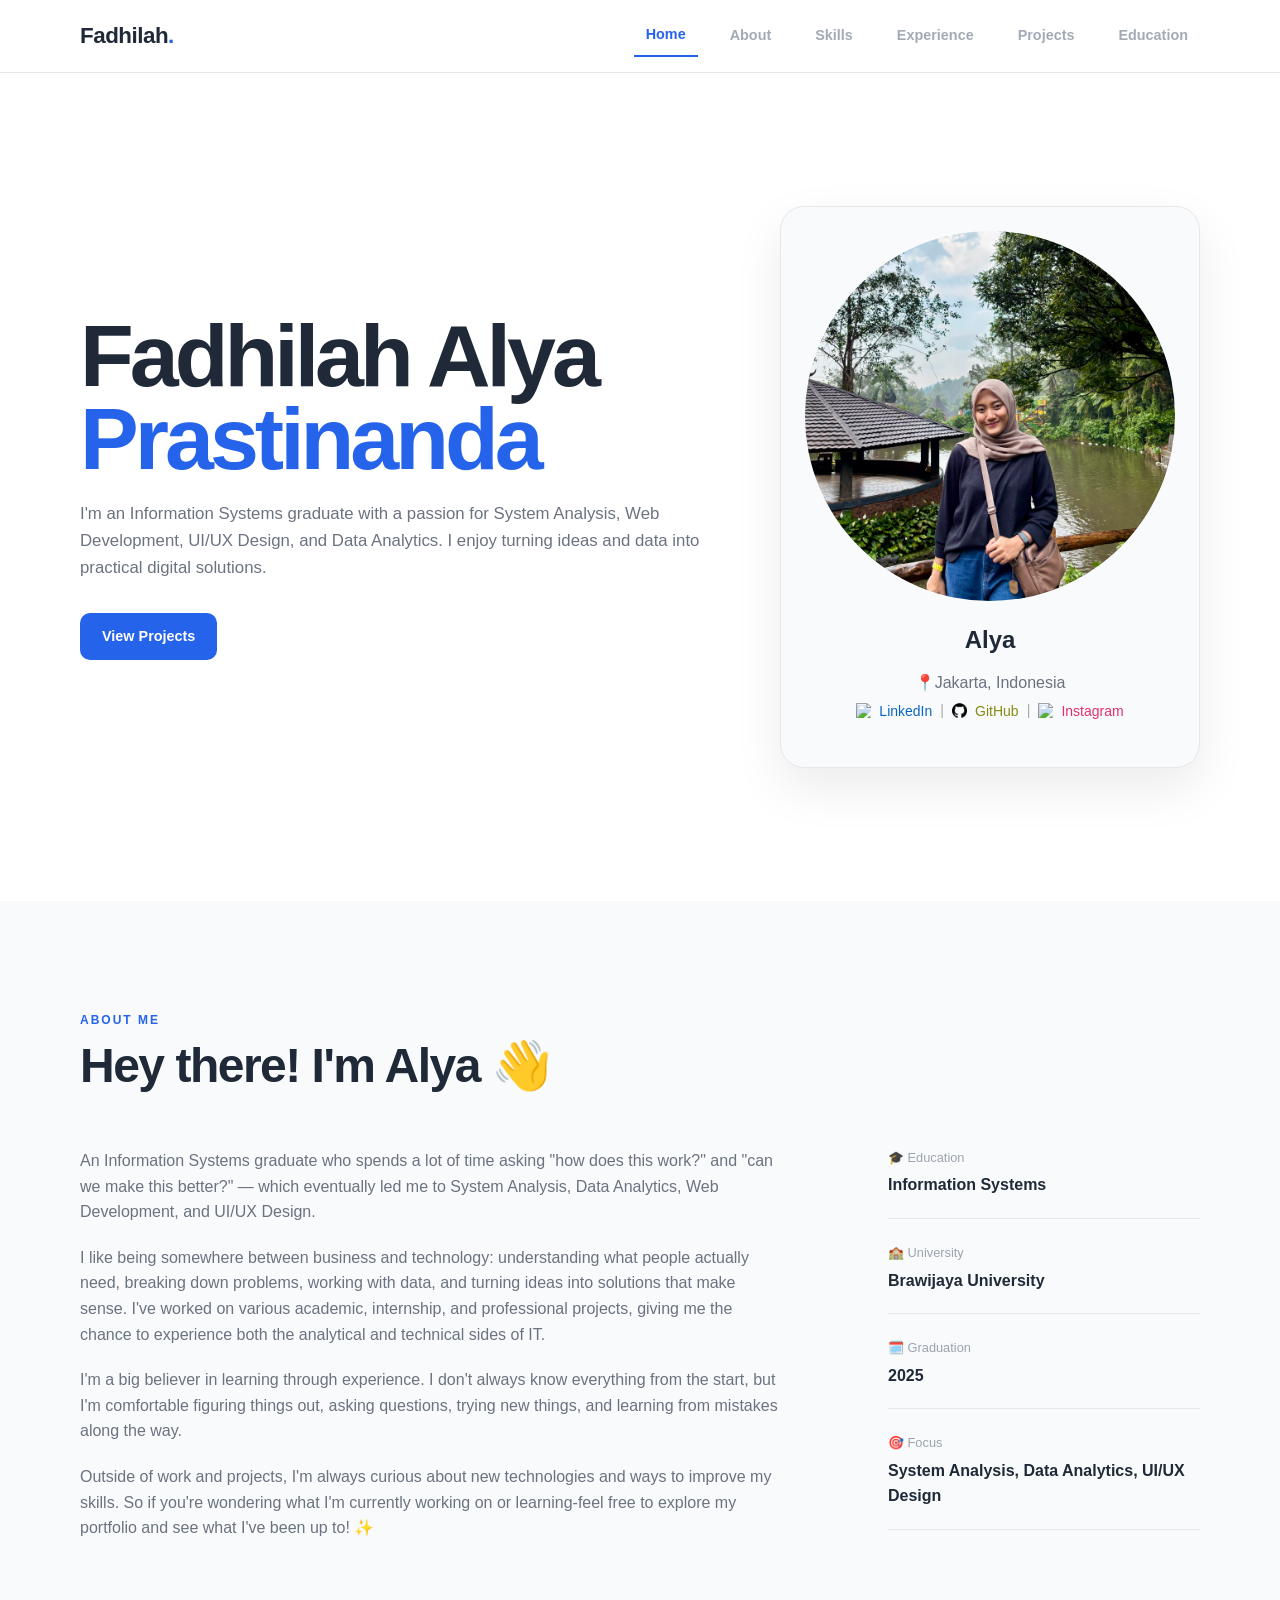
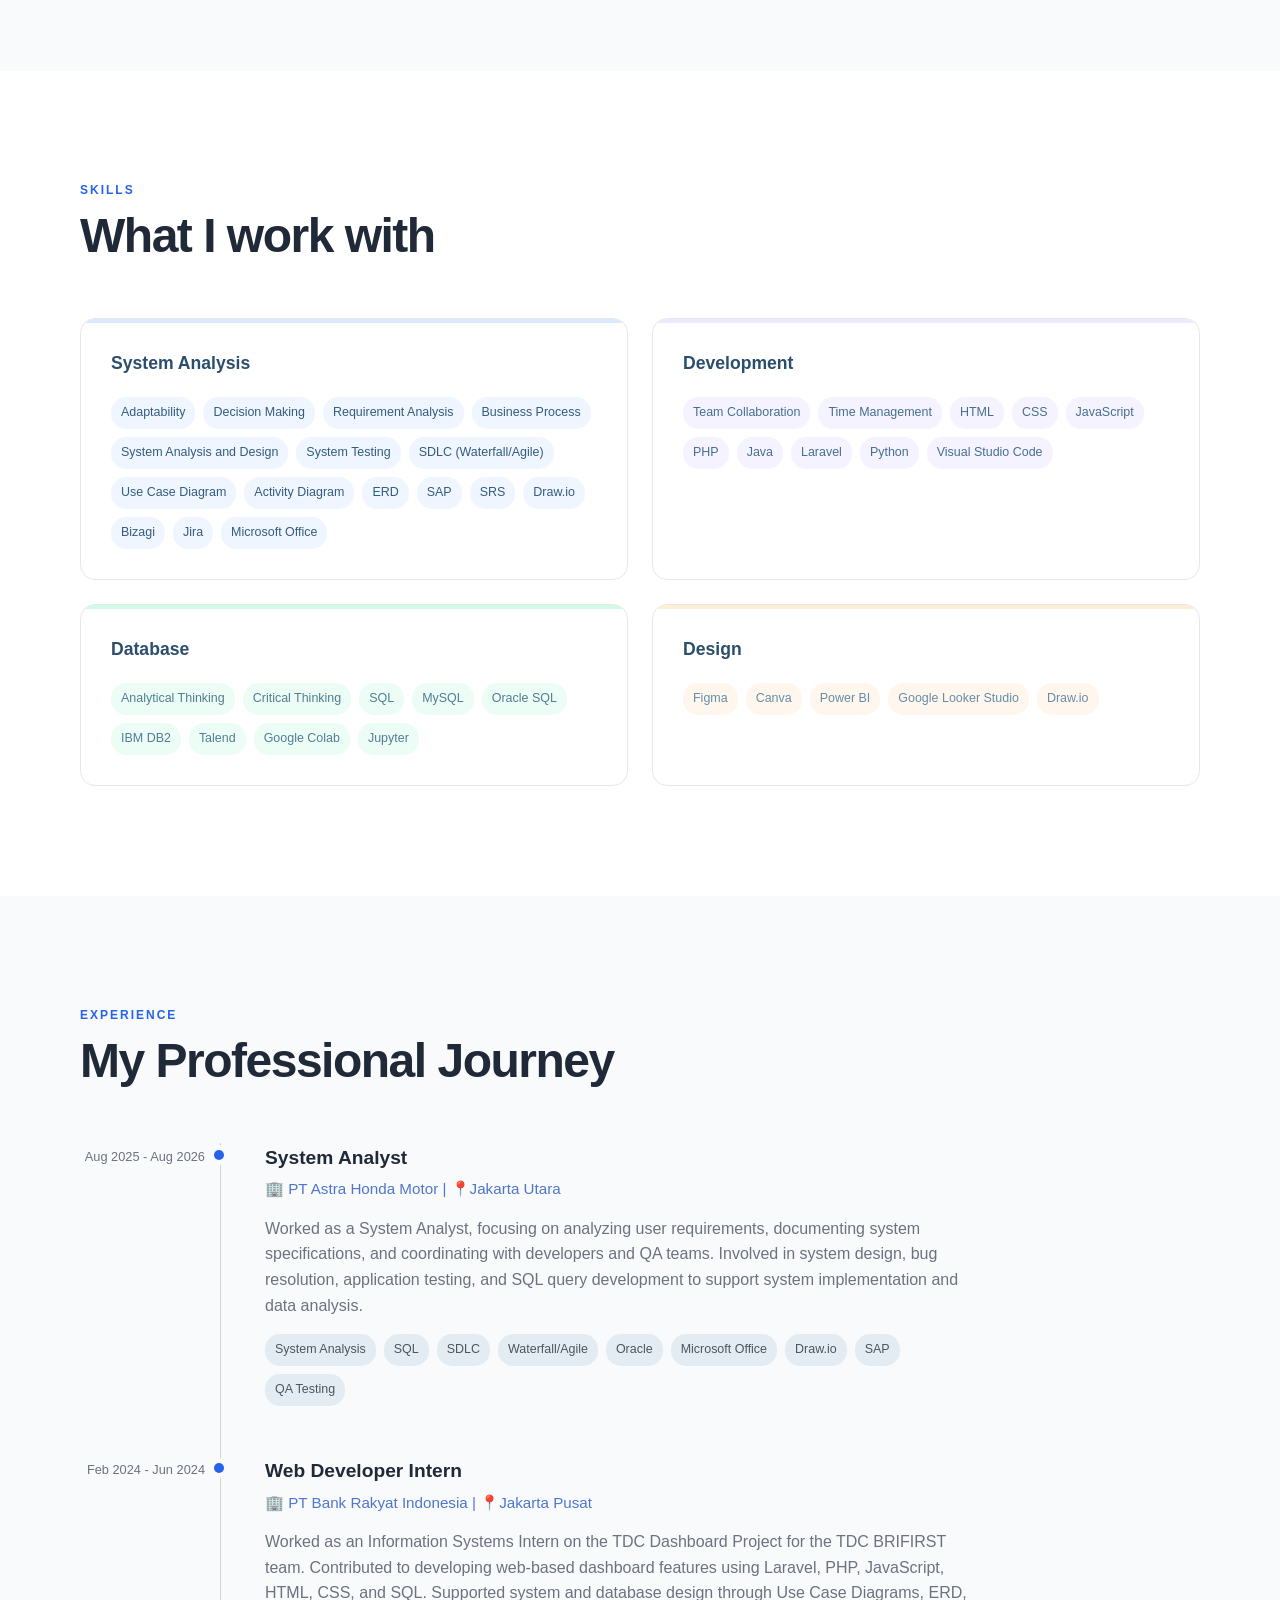
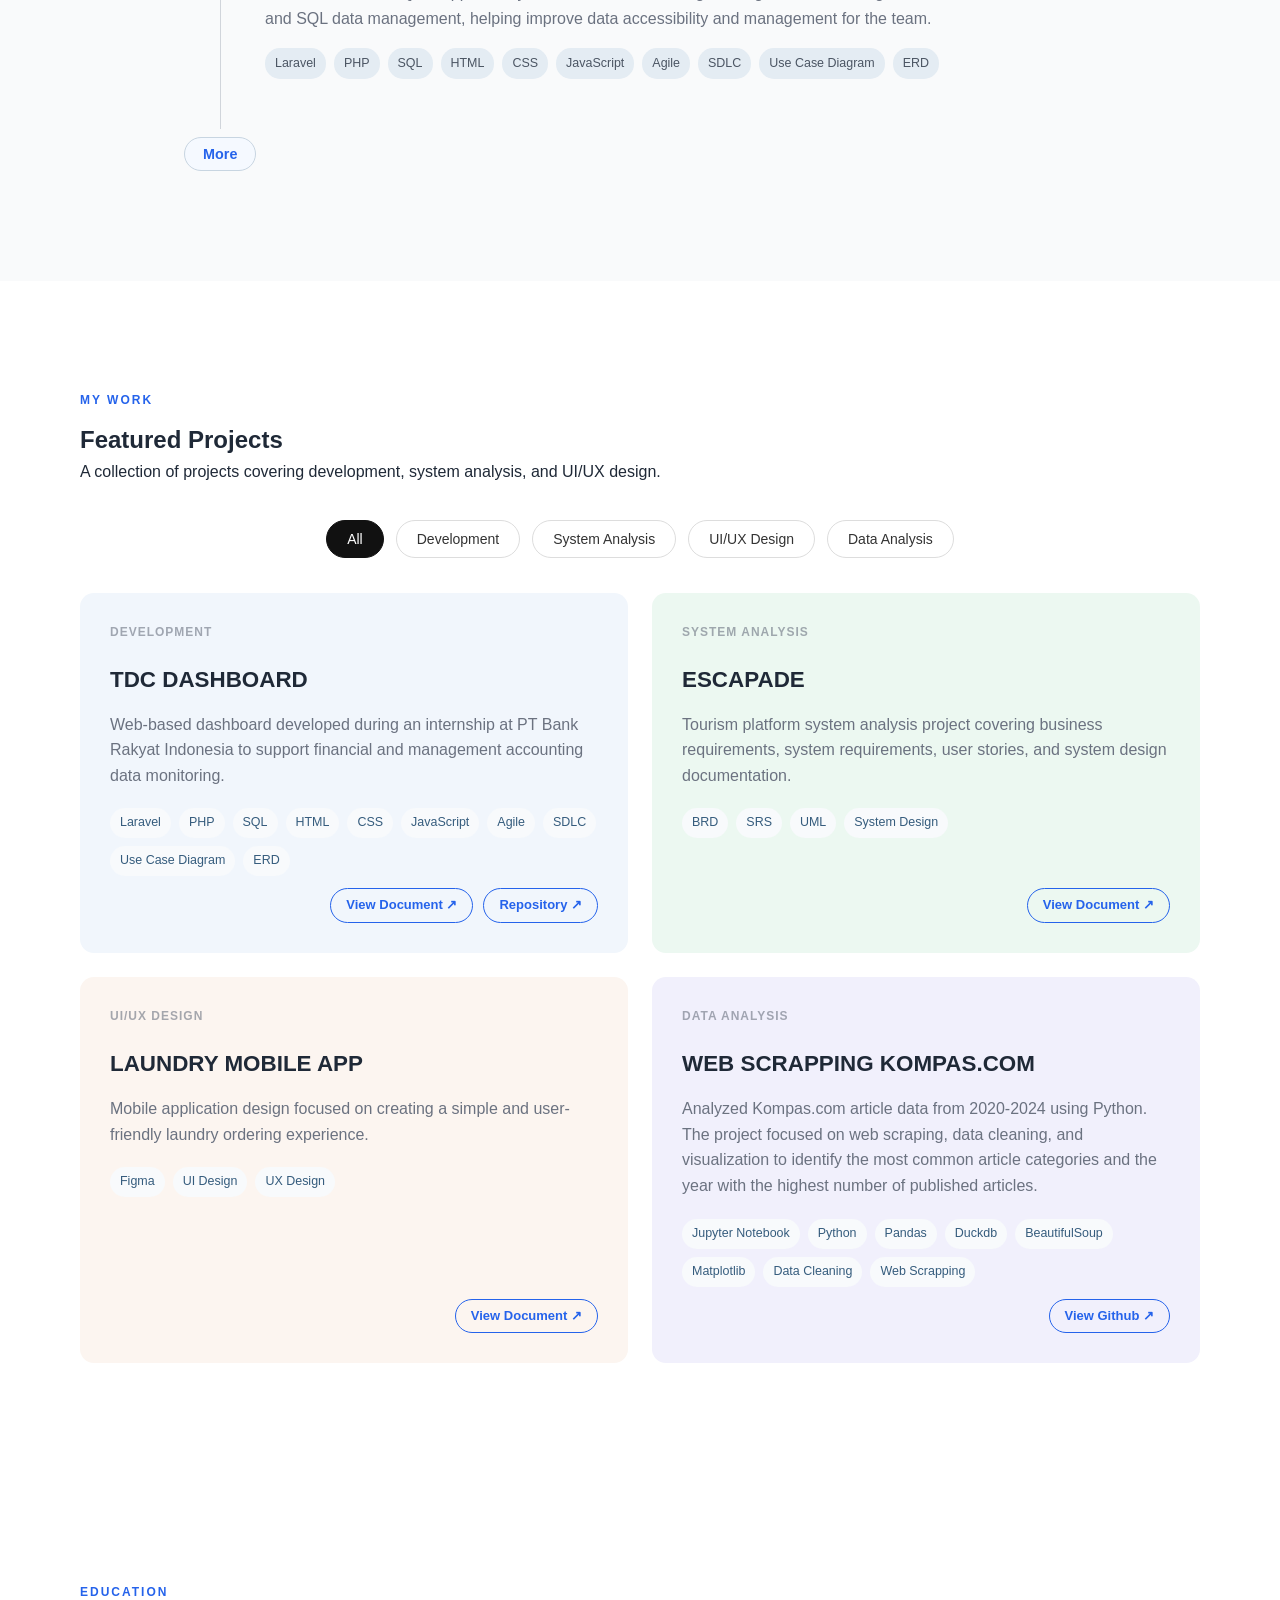
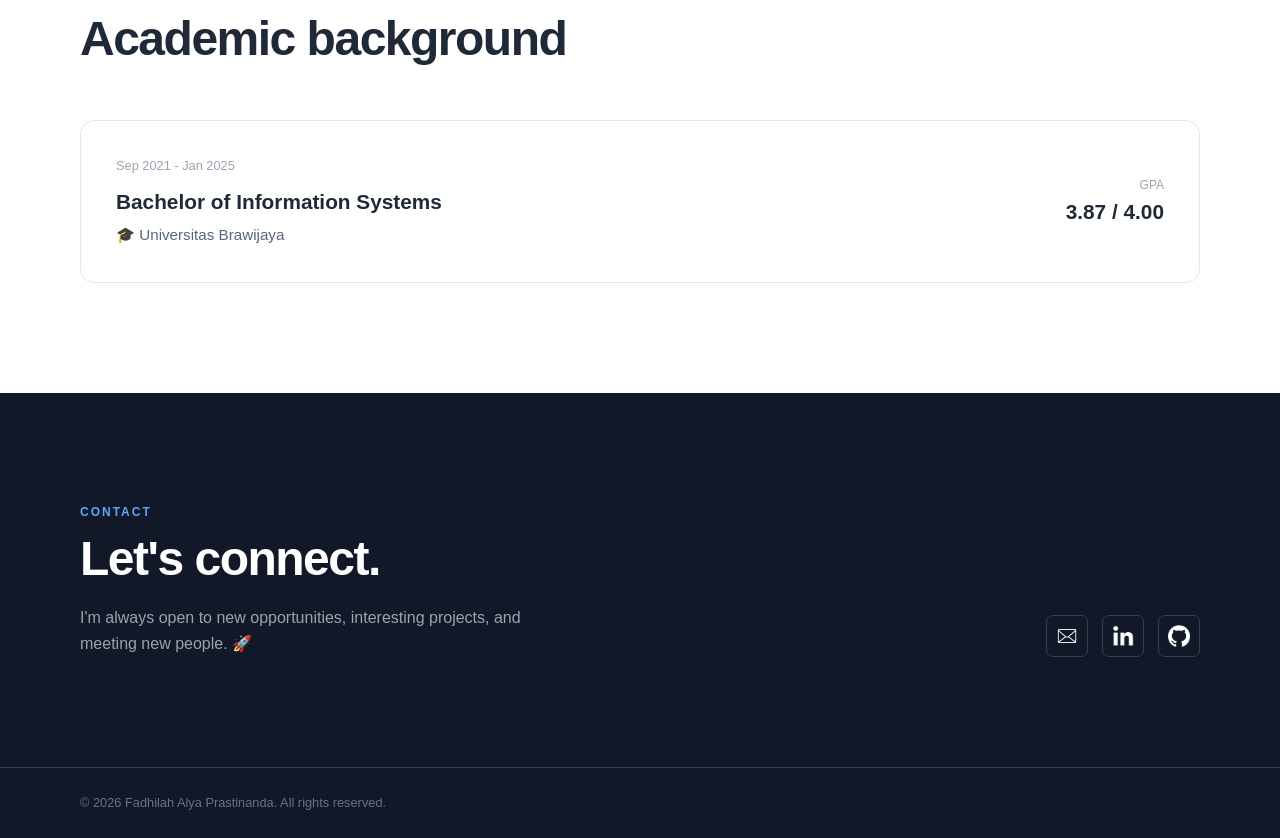
==== index.html @ 9a3b0eed "initial commit" ====
<!DOCTYPE html>
<html lang="en">

<head>
    <meta charset="UTF-8">
    <meta name="viewport" content="width=device-width, initial-scale=1.0">
    <meta name="description" content="Fadhilah Alya Prastinanda - System Analyst Portfolio">
    <title>Fadhilah Alya Prastinanda | System Analyst</title>
    <link rel="stylesheet" href="css/style.css">
</head>


<body>


    <!-- =====================================================
         NAVBAR
    ====================================================== -->

    <header class="navbar">
        <div class="container nav-container">
            <a href="#home" class="logo">Fadhilah<span>.</span></a>

            <nav class="nav-menu" id="navMenu">
                <a href="#home" class="active">Home</a>
                <a href="#about">About</a>
                <a href="#skills">Skills</a>
                <a href="#experience">Experience</a>
                <a href="#projects">Projects</a>
                <a href="#education">Education</a>
                <!-- <a href="#contact">Contact</a> -->
            </nav>
            <button class="menu-toggle" id="menuToggle" aria-label="Toggle navigation">
                ☰
            </button>
        </div>
    </header>



    <!-- =====================================================
         MAIN CONTENT
    ====================================================== -->

    <main>
        <!-- =================================================
             HERO
        ================================================== -->

        <section class="hero" id="home">
            <div class="container hero-container">
                <div class="hero-content">
                    <h1>
                        Fadhilah Alya
                        <span>Prastinanda</span>
                    </h1>
                    <p class="hero-description">
                        I'm an Information Systems graduate with a passion for System Analysis, Web
                        Development, UI/UX Design, and Data Analytics. I enjoy turning ideas and data into practical
                        digital solutions.
                    </p>

                    <div class="hero-buttons">
                        <a href="#projects" class="btn btn-primary">
                            View Projects
                        </a>
                    </div>
                </div>


                <!-- PROFILE -->

                <div class="hero-visual">
                    <div class="profile-card">
                        <div class="hero-image">
                            <img src="assets/images/profile/IMG_1545.jpg" alt="Fadhilah Alya">
                        </div>

                        <div class="profile-info">

                            <h3>Alya</h3>
                            <div class="highlight-icon" style="color: #6b7280;">
                                📍Jakarta, Indonesia
                            </div>

                            <div class="social-links">
                                <img src="assets/icons/linkedin.webp" alt="LinkedIn"
                                    style="width: 15px; height: 15px; object-fit: contain;">
                                <a href="https://www.linkedin.com/in/fadhilalpr/" target="_blank"
                                    rel="noopener noreferrer" style="color: #0A66C2;">
                                    LinkedIn
                                </a>

                                <span style="color: #aaa;">|</span>

                                <img src="assets/icons/github.png" alt="github"
                                    style="width: 15px; height: 15px; object-fit: contain;">
                                <a href="https://github.com/fadhilalpr24" target="_blank" rel="noopener noreferrer"
                                    style="color: #858b12;">
                                    GitHub
                                </a>

                                <span style="color: #aaa;">|</span>

                                <img src="assets/icons/ig.png" alt="ig"
                                    style="width: 15px; height: 15px; object-fit: contain;">
                                <a href="https://www.instagram.com/fadhilalpr/" target="_blank"
                                    rel="noopener noreferrer" style="color: #E1306C;">
                                    Instagram
                                </a>
                            </div>
                        </div>
                    </div>
                </div>
            </div>
        </section>



        <!-- =================================================
             ABOUT
        ================================================== -->

        <section class="section about" id="about">
            <div class="container">
                <div class="section-heading">
                    <p class="section-label">ABOUT ME</p>
                    <h2>Hey there! I'm Alya 👋</h2>
                </div>
                <div class="about-grid">


                    <!-- ABOUT TEXT -->

                    <div class="about-text">
                        <div class="about-highlights">
                            <p>
                                An Information Systems graduate who spends a lot of time asking "how does this work?"
                                and "can we make this better?" — which eventually led me to System Analysis, Data
                                Analytics, Web Development, and UI/UX Design.
                            </p>
                            <p>
                                I like being somewhere between business and technology: understanding what people
                                actually need, breaking down problems, working with data, and turning ideas into
                                solutions that make sense. I've worked on various academic, internship, and professional
                                projects, giving me the chance to experience both the analytical and technical sides of
                                IT.
                            </p>
                            <p>
                                I'm a big believer in learning through experience. I don't always know everything from
                                the start, but I'm comfortable figuring things out, asking questions, trying new things,
                                and learning from mistakes along the way.
                            </p>
                            <p>
                                Outside of work and projects, I'm always curious about new technologies and ways to
                                improve my skills. So if you're wondering what I'm currently working on or learning-feel
                                free to explore my portfolio and see what I've been up to! ✨
                            </p>
                        </div>
                    </div>


                    <!-- ABOUT INFORMATION -->

                    <div class="about-details">
                        <div class="detail-item">
                            <span>🎓 Education</span>
                            <strong>Information Systems</strong>
                        </div>
                        <div class="detail-item">
                            <span>🏫 University</span>
                            <strong>Brawijaya University</strong>
                        </div>
                        <div class="detail-item">
                            <span>🗓️ Graduation</span>
                            <strong>2025</strong>
                        </div>
                        <div class="detail-item">
                            <span>🎯 Focus</span>
                            <strong>System Analysis, Data Analytics, UI/UX Design</strong>
                        </div>
                    </div>
                </div>
            </div>
        </section>

        <!-- =================================================
             SKILLS
        ================================================== -->

        <section class="section skills" id="skills">
            <div class="container">
                <div class="section-heading">
                    <p class="section-label">SKILLS</p>
                    <h2>What I work with</h2>
                </div>

                <div class="skills-grid">
                    <!-- SYSTEM ANALYSIS -->
                    <div class="skill-category skill-analysis">
                        <h3>System Analysis</h3>
                        <div class="skill-list">
                            <span>Adaptability</span>
                            <span>Decision Making</span>
                            <span>Requirement Analysis</span>
                            <span>Business Process</span>
                            <span>System Analysis and Design</span>
                            <span>System Testing</span>
                            <span>SDLC (Waterfall/Agile)</span>
                            <span>Use Case Diagram</span>
                            <span>Activity Diagram</span>
                            <span>ERD</span>
                            <span>SAP</span>
                            <span>SRS</span>
                            <span>Draw.io</span>
                            <span>Bizagi</span>
                            <span>Jira</span>
                            <span>Microsoft Office</span>
                        </div>
                    </div>

                    <!-- DEVELOPMENT -->
                    <div class="skill-category skill-development">
                        <h3>Development</h3>
                        <div class="skill-list">
                            <span>Team Collaboration</span>
                            <span>Time Management</span>
                            <span>HTML</span>
                            <span>CSS</span>
                            <span>JavaScript</span>
                            <span>PHP</span>
                            <span>Java</span>
                            <span>Laravel</span>
                            <span>Python</span>
                            <span>Visual Studio Code</span>
                        </div>
                    </div>

                    <!-- DATABASE -->
                    <div class="skill-category skill-database">
                        <h3>Database</h3>
                        <div class="skill-list">
                            <span>Analytical Thinking</span>
                            <span>Critical Thinking</span>
                            <span>SQL</span>
                            <span>MySQL</span>
                            <span>Oracle SQL</span>
                            <span>IBM DB2</span>
                            <span>Talend</span>
                            <span>Google Colab</span>
                            <span>Jupyter</span>
                        </div>
                    </div>

                    <!-- DATA & DESIGN -->
                    <div class="skill-category skill-design">
                        <h3>Design</h3>
                        <div class="skill-list">
                            <span>Figma</span>
                            <span>Canva</span>
                            <span>Power BI</span>
                            <span>Google Looker Studio</span>
                            <span>Draw.io</span>
                        </div>
                    </div>
                </div>
            </div>
        </section>


        <!-- =================================================
             EXPERIENCE
        ================================================== -->

        <section class="section experience" id="experience">
            <div class="container">
                <div class="section-heading">
                    <p class="section-label">EXPERIENCE</p>
                    <h2>My Professional Journey</h2>
                </div>

                <div class="timeline">

                    <!-- EXPERIENCE 1 -->
                    <article class="timeline-item">
                        <div class="timeline-date">
                            Aug 2025 - Aug 2026
                        </div>

                        <div class="timeline-content">
                            <h3>System Analyst</h3>
                            <h4>🏢 PT Astra Honda Motor | 📍Jakarta Utara</h4>
                            <p>
                                Worked as a System Analyst, focusing on analyzing user requirements, documenting system
                                specifications, and coordinating with developers and QA teams. Involved in system
                                design, bug resolution, application testing, and SQL query development to support system
                                implementation and data analysis.
                            </p>

                            <div class="tags">
                                <span>System Analysis</span>
                                <span>SQL</span>
                                <span>SDLC</span>
                                <span>Waterfall/Agile</span>
                                <span>Oracle</span>
                                <span>Microsoft Office</span>
                                <span>Draw.io</span>
                                <span>SAP</span>
                                <span>QA Testing</span>
                            </div>
                        </div>
                    </article>

                    <!-- EXPERIENCE 2 -->
                    <article class="timeline-item">

                        <div class="timeline-date">
                            Feb 2024 - Jun 2024
                        </div>
                        <div class="timeline-content">
                            <h3>Web Developer Intern</h3>
                            <h4>🏢 PT Bank Rakyat Indonesia | 📍Jakarta Pusat</h4>
                            <p>
                                Worked as an Information Systems Intern on the TDC Dashboard Project for the TDC
                                BRIFIRST team. Contributed to developing web-based dashboard features using Laravel,
                                PHP, JavaScript, HTML, CSS, and SQL. Supported system and database design through Use
                                Case Diagrams, ERD, and SQL data management, helping improve data accessibility and
                                management for the team.
                            </p>

                            <div class="tags">
                                <span>Laravel</span>
                                <span>PHP</span>
                                <span>SQL</span>
                                <span>HTML</span>
                                <span>CSS</span>
                                <span>JavaScript</span>
                                <span>Agile</span>
                                <span>SDLC</span>
                                <span>Use Case Diagram</span>
                                <span>ERD</span>
                            </div>
                        </div>
                    </article>

                    <!-- EXPERIENCE 3 -->
                    <article class="timeline-item">
                        <div class="timeline-date">
                            Aug 2023 - Dec 2023
                        </div>
                        <div class="timeline-content">
                            <h3>Database Administration Practicum Assistant</h3>
                            <h4>🏫 Faculty of Computer Science | 📍Malang</h4>
                            <p>
                                Served as a Database Administration Practicum Assistant for 40 students, supporting
                                practical learning activities and helping students understand and apply fundamental
                                database concepts through hands-on exercises.
                            </p>

                            <div class="tags">
                                <span>IBM DB2</span>
                                <span>DBMS</span>
                                <span>Data Movement</span>
                                <span>Concurrency</span>
                                <span>Locking</span>
                                <span>Database Security</span>
                                <span>Backup</span>
                                <span>Recovery</span>
                            </div>
                        </div>
                    </article>

                    <!-- EXPERIENCE 4 -->
                    <article class="timeline-item">
                        <div class="timeline-date">
                            Feb 2023 - May 2023
                        </div>

                        <div class="timeline-content">
                            <h3>Database Basics Lab Assistant</h3>
                            <h4>🏫 Faculty of Computer Science | 📍Malang</h4>
                            <p>
                                Served as a Practicum Assistant for 30 students, assisting with learning activities and
                                covering fundamental topics such as SQL, Entity Relationship Diagrams (ERD), Data
                                Definition Language (DDL), and Data Manipulation Language (DML).
                            </p>

                            <div class="tags">
                                <span>MySQL</span>
                                <span>ERD</span>
                                <span>DDL</span>
                                <span>DML</span>
                                <span>Subquery</span>
                                <span>Join Table</span>
                                <span>Union</span>
                                <span>Sub Query</span>
                            </div>
                        </div>
                    </article>
                </div>
                <button class="more-btn" id="experienceMore">
                    More
                </button>
            </div>
        </section>



        <!-- =================================================
             PROJECTS
        ================================================== -->

        <section id="projects" class="projects section">
            <div class="container">
                <div class="section-header">
                    <p class="section-label">MY WORK</p>
                    <h2>Featured Projects</h2>
                    <p>
                        A collection of projects covering development, system analysis,
                        and UI/UX design.
                    </p>
                </div>

                <!-- Project Filter -->
                <div class="project-filters">
                    <button class="filter-btn active" data-filter="all">
                        All
                    </button>

                    <button class="filter-btn" data-filter="development">
                        Development
                    </button>

                    <button class="filter-btn" data-filter="system-analysis">
                        System Analysis
                    </button>

                    <button class="filter-btn" data-filter="uiux">
                        UI/UX Design
                    </button>

                    <button class="filter-btn" data-filter="data">
                        Data Analysis
                    </button>


                </div>

                <!-- Project Cards -->
                <div class="projects-grid">

                    <!-- Development -->
                    <div class="project-card" data-category="development">
                        <!-- <div class="project-image">
                            <span>Development</span>
                        </div> -->
                        <div class="project-content">
                            <p class="project-category">
                                DEVELOPMENT
                            </p>
                            <h3>TDC DASHBOARD</h3>

                            <p>Web-based dashboard developed during an internship at PT Bank Rakyat Indonesia to support
                                financial and management accounting data monitoring.</p>

                            <div class="project-tags">
                                <span>Laravel</span>
                                <span>PHP</span>
                                <span>SQL</span>
                                <span>HTML</span>
                                <span>CSS</span>
                                <span>JavaScript</span>
                                <span>Agile</span>
                                <span>SDLC</span>
                                <span>Use Case Diagram</span>
                                <span>ERD</span>
                            </div>

                            <div class="project-links">
                                <a href="https://drive.google.com/file/d/1sFbezyhj0JxYI9TUnlEROBoibQ_0fAYO/view?usp=sharing"
                                    class="project-link" target="_blank">
                                    View Document ↗
                                </a>

                                <a href="https://github.com/fadhilalpr24/dashboard_brifirst" class="project-link"
                                    target="_blank">
                                    Repository ↗
                                </a>
                            </div>


                        </div>
                    </div>



                    <!-- System Analysis -->
                    <div class="project-card" data-category="system-analysis">
                        <!-- <div class="project-image">
                            <span>System Analysis</span>
                        </div> -->

                        <div class="project-content">
                            <p class="project-category">
                                SYSTEM ANALYSIS
                            </p>

                            <h3>ESCAPADE</h3>

                            <p>
                                Tourism platform system analysis project covering
                                business requirements, system requirements, user stories,
                                and system design documentation.
                            </p>

                            <div class="project-tags">
                                <span>BRD</span>
                                <span>SRS</span>
                                <span>UML</span>
                                <span>System Design</span>
                            </div>

                            <div class="project-links">
                                <a href="https://drive.google.com/file/d/15w1-strdh1e9hk86h_f4LsysBgJyuncQ/view?usp=sharing"
                                    class="project-link" target="_blank">
                                    View Document ↗
                                </a>

                                <!-- <a href="https://github.com/fadhilalpr24/dashboard_brifirst" class="project-link"
                                    target="_blank">
                                    View Github →
                                </a> -->
                            </div>

                        </div>
                    </div>


                    <!-- UI/UX -->
                    <div class="project-card" data-category="uiux">
                        <!-- <div class="project-image">
                            <span>UI/UX Design</span>
                        </div> -->

                        <div class="project-content">
                            <p class="project-category">
                                UI/UX DESIGN
                            </p>

                            <h3>LAUNDRY MOBILE APP</h3>

                            <p>
                                Mobile application design focused on creating a simple
                                and user-friendly laundry ordering experience.
                            </p>

                            <div class="project-tags">
                                <span>Figma</span>
                                <span>UI Design</span>
                                <span>UX Design</span>
                            </div>


                            <div class="project-links">
                                <a href="#" class="project-link" target="_blank">
                                    View Document ↗
                                </a>

                                <!-- <a href="https://github.com/fadhilalpr24/dashboard_brifirst" class="project-link"
                                    target="_blank">
                                    View Github →
                                </a> -->
                            </div>

                        </div>
                    </div>

                    <!-- Data -->
                    <div class="project-card" data-category="data">
                        <!-- <div class="project-image">
                            <span>UI/UX Design</span>
                        </div> -->

                        <div class="project-content">
                            <p class="project-category">
                                DATA ANALYSIS
                            </p>

                            <h3>WEB SCRAPPING KOMPAS.COM</h3>

                            <p>
                                Analyzed Kompas.com article data from 2020-2024 using Python. The project focused on web
                                scraping, data cleaning, and visualization to identify the most common article
                                categories and the year with the highest number of published articles.


                            </p>



                            <div class="project-tags">
                                <span>Jupyter Notebook</span>
                                <span>Python</span>
                                <span>Pandas</span>
                                <span>Duckdb</span>
                                <span>BeautifulSoup</span>
                                <span>Matplotlib</span>
                                <span>Data Cleaning</span>
                                <span>Web Scrapping</span>
                            </div>


                            <div class="project-links">
                                <!-- <a href="#"
                                    class="project-link" target="_blank">
                                    View Document ↗
                                </a> -->

                                <a href="https://github.com/fadhilalpr24/web_scraping_kompas" class="project-link"
                                    target="_blank">
                                    View Github ↗
                                </a>
                            </div>

                        </div>
                    </div>
                </div>
                <button class="project-more-btn" id="projectMore">
                    More Project
                </button>
            </div>

        </section>



        <!-- =================================================
             EDUCATION
        ================================================== -->

        <section class="section education" id="education">
            <div class="container">
                <div class="section-heading">

                    <p class="section-label">
                        EDUCATION
                    </p>
                    <h2>Academic background</h2>
                </div>


                <div class="education-card">

                    <div>
                        <p class="education-year">Sep 2021 - Jan 2025</p>
                        <h3>Bachelor of Information Systems</h3>
                        <h4>🎓 Universitas Brawijaya</h4>
                    </div>


                    <div class="education-result">
                        <span>GPA</span>
                        <strong>3.87 / 4.00</strong>
                    </div>

                </div>

            </div>

        </section>



        <!-- =================================================
             CONTACT
        ================================================== -->

        <section class="section contact" id="contact">

            <div class="container">


                <div class="contact-container">


                    <div class="section-heading">

                        <p class="section-label">
                            CONTACT
                        </p>

                        <h2>
                            Let's connect.
                        </h2>

                        <p>
                            I'm always open to new opportunities, interesting projects, and meeting new people. 🚀
                        </p>

                    </div>


                    <div class="contact-links">

                        <a href="mailto:fadhilahalyaprastinanda24@gmail.com" class="contact-icon" aria-label="Email">
                            <img src="assets/icons/email.png" alt="Email">
                            <span>Email</span>
                        </a>

                        <a href="https://www.linkedin.com/in/fadhilalpr/" target="_blank" rel="noopener noreferrer"
                            class="contact-icon" aria-label="LinkedIn">
                            <img src="assets/icons/linkedinTransparant.png" alt="LinkedIn">
                            <span>LinkedIn</span>
                        </a>

                        <a href="https://github.com/fadhilalpr24" target="_blank" rel="noopener noreferrer"
                            class="contact-icon" aria-label="GitHub">
                            <img src="assets/icons/github.png" alt="GitHub">
                            <span>GitHub</span>

                        </a>
                    </div>
                </div>
            </div>
        </section>
    </main>



    <!-- =====================================================
         FOOTER
    ====================================================== -->

    <footer class="footer">

        <div class="container">

            <p>
                ©
                <span id="currentYear"></span>
                Fadhilah Alya Prastinanda.
                All rights reserved.
            </p>

        </div>

    </footer>



    <!-- =====================================================
         JAVASCRIPT
    ====================================================== -->

    <script src="js/script.js"></script>

</body>

</html>
---- css/style.css ----
/* =========================
   RESET
========================= */

* {
    margin: 0;
    padding: 0;
    box-sizing: border-box;
}

html {
    scroll-behavior: smooth;
}

body {
    font-family: Arial, Helvetica, sans-serif;
    line-height: 1.6;
    color: #1f2937;
    background: #ffffff;
}

a {
    text-decoration: none;
    color: inherit;
}

button {
    font-family: inherit;
}

.container {
    width: min(1120px, 90%);
    margin: 0 auto;
}


/* =========================
   NAVBAR
========================= */

.navbar {
    position: sticky;
    top: 0;
    z-index: 1000;

    background: rgba(255, 255, 255, 0.95);
    border-bottom: 1px solid #e5e7eb;
    backdrop-filter: blur(10px);
}


.nav-container {
    height: 72px;

    display: flex;
    align-items: center;
    justify-content: space-between;
}

.logo {
    font-size: 1.4rem;
    font-weight: 700;
    letter-spacing: -0.5px;
}

.logo span {
    color: #2563eb;
}

.nav-menu {
    display: flex;
    align-items: center;
    gap: 20px;
}

.nav-menu a {
    font-size: 0.9rem;
    color: #a4aab5;
    padding: 8px 12px;
    font-weight: 600;
    transition: all 0.3s ease;
}

.nav-menu a.active {
    color: #2563eb;
    font-weight: 600;
    border-bottom: 2px solid #2563eb;
    border-radius: 0;
}

.nav-menu a:hover {
    color: #2563eb;
}

.menu-toggle {
    display: none;

    border: none;
    background: none;

    font-size: 1.5rem;
    cursor: pointer;
}


/* =========================
   HERO
========================= */

.hero {
    min-height: calc(100vh - 72px);

    display: flex;
    align-items: center;

    padding: 80px 0;
}

.hero-container {
    display: grid;
    grid-template-columns: 1.3fr 0.7fr;
    gap: 80px;
    align-items: center;
}

/* .hero-greeting {
    margin-bottom: 12px;

    font-size: 1rem;
    font-weight: 600;

    color: #2563eb;
} */

.hero h1 {
    margin-bottom: 20px;
    font-size: clamp(3rem, 7vw, 5.5rem);
    line-height: 0.95;
    letter-spacing: -4px;
}

.hero h1 span {
    color: #2563eb;
}

.hero h2 {
    margin-bottom: 20px;
    font-size: 1.4rem;
    font-weight: 500;
    color: #4b5563;
}

.hero-description {
    max-width: 650px;
    margin-bottom: 32px;
    font-size: 1.05rem;
    color: #6b7280;
}

.hero-buttons {
    display: flex;
    gap: 14px;
    flex-wrap: wrap;
}


/* =========================
   BUTTONS
========================= */

.btn {
    display: inline-flex;
    align-items: center;
    justify-content: center;

    padding: 12px 22px;

    border-radius: 10px;

    font-size: 0.9rem;
    font-weight: 600;

    transition: all 0.2s ease;
}

.btn-primary {
    color: #ffffff;
    background: #2563eb;
}

.btn-primary:hover {
    background: #1d4ed8;
    transform: translateY(-2px);
}

.btn-secondary {
    color: #1f2937;
    border: 1px solid #d1d5db;
}

.btn-secondary:hover {
    border-color: #2563eb;
    color: #2563eb;
}


/* =========================
   PROFILE CARD
========================= */

.hero-visual {
    display: flex;
    justify-content: center;
}

.profile-card {
    width: 280px;
    padding: 24px;
    border: 1px solid #e5e7eb;
    border-radius: 20px;
    background: #f9fafb;
    text-align: center;
    box-shadow: 0 20px 50px rgba(0, 0, 0, 0.08);
}

.profile-placeholder {
    width: 180px;
    height: 180px;
    margin: 0 auto 20px;
    display: flex;
    align-items: center;
    justify-content: center;
    border-radius: 50%;
    color: #ffffff;
    background: #2563eb;
    font-size: 3rem;
    font-weight: 700;
}

.profile-info {
    display: flex;
    flex-direction: column;
    gap: 4px;
}

.profile-info h3 {
    margin: 0 0 6px;
    font-size: 24px;
    font-weight: 700;
}

.profile-info strong {
    font-size: 1.05rem;
}

.profile-info span {
    font-size: 0.9rem;
    color: #6b7280;
}


/* =========================
   SECTION
========================= */

.section {
    padding: 110px 0;
}

.section-heading {
    max-width: 700px;
    margin-bottom: 55px;
}

.section-label {
    margin-bottom: 10px;

    font-size: 0.75rem;
    font-weight: 700;
    letter-spacing: 2px;

    color: #2563eb;
}

.section-heading h2 {
    font-size: clamp(2rem, 4vw, 3rem);
    line-height: 1.1;
    letter-spacing: -1.5px;
}


/* =========================
   ABOUT
========================= */

.about {
    background: #f9fafb;
}

.about-grid {
    display: grid;
    grid-template-columns: 1.4fr 0.6fr;
    gap: 80px;
}

.about-text {
    max-width: 700px;
}

.about-text p {
    margin-bottom: 20px;

    color: #6b7280;
}

.about-details {
    display: flex;
    flex-direction: column;
    gap: 24px;
}

.detail-item {
    padding-bottom: 20px;

    border-bottom: 1px solid #e5e7eb;
}

.detail-item span {
    display: block;

    margin-bottom: 4px;

    font-size: 0.8rem;
    color: #9ca3af;
}

.detail-item strong {
    font-size: 1rem;
}


/* =========================
   SKILLS
========================= */

.skills-grid {
    display: grid;
    grid-template-columns: repeat(2, 1fr);
    gap: 24px;
}

.skill-category {
    position: relative;
    padding: 30px;
    border: 1px solid #e5e7eb;
    border-radius: 15px;
    background: #ffffff;
    overflow: hidden;
    transition: all 0.3s ease;
}

/* TOP ACCENT */
.skill-category::before {
    content: "";
    position: absolute;
    
    top: 0;
    left: 0;

    width: 100%;
    height: 4px;
    
}

.skill-category h3 {
    margin-bottom: 20px;
    font-size: 1.1rem;
    color: #2b4e6c;
}

.skill-list {
    display: flex;
    flex-wrap: wrap;
    gap: 8px;
}

.skill-list span {
    display: inline-block;
    padding: 6px 10px;
    border-radius: 15px;
    font-size: 0.78rem;
    transition: all 0.25s ease;
}

/* =========================
   SYSTEM ANALYSIS
========================= */

.skill-analysis::before {
    background: #dbeafe;
}

.skill-analysis .skill-list span {
    background: #eff6ff;
    color: #355C7D;
}

.skill-analysis .skill-list span:hover {
    background: #dbeafe;
}

/* =========================
   DEVELOPMENT
========================= */

.skill-development::before {
    background: #ede9fe;
}



.skill-development .skill-list span {
    background: #f5f3ff;
    color: #466F8F;
}

.skill-development .skill-list span:hover {
    background: #ede9fe;
}

/* =========================
   DATABASE
========================= */

.skill-database::before {
    background: #d1fae5;
}


.skill-database .skill-list span {
    background: #ecfdf5;
    color: #527D94;
}

.skill-database .skill-list span:hover {
    background: #d1fae5;
}

/* =========================
   DESIGN & DATA
========================= */

.skill-design::before {
    background: #ffedd5;
}


.skill-design .skill-list span {
    background: #fff7ed;
    color: #668CA8;
}

.skill-design .skill-list span:hover {
    background: #ffedd5;
}

/* =========================
   EXPERIENCE
========================= */

.experience {
    background: #f9fafb;
}

.timeline {
    position: relative;

    max-width: 900px;
}

.timeline::before {
    content: "";

    position: absolute;
    top: 0;
    bottom: 0;
    left: 140px;

    width: 1px;

    background: #d1d5db;
}

.timeline-item {
    position: relative;
    display: grid;
    grid-template-columns: 140px 1fr;
    gap: 45px;
    padding-bottom: 50px;

    overflow: hidden;
    max-height: 1000px;
    opacity: 1;
    transform: translateY(0);
    transition:
        max-height 0.5s ease,
        opacity 0.4s ease,
        transform 0.4s ease,
        padding-bottom 0.5s ease;
}

.timeline-item.hidden {
    max-height: 0;
    opacity: 0;
    transform: translateY(-10px);
    padding-bottom: 0;
    pointer-events: none;
}


.timeline-date {
    padding-top: 4px;
    padding-right: 15px;
    font-size: 0.8rem;
    color: #6b7280;

    text-align: right;
}

.timeline-content {
    position: relative;
}

.timeline-content::before {
    content: "";
    position: absolute;
    left: -51px;
    top: 7px;
    width: 10px;
    height: 10px;
    border-radius: 50%;
    background: #2563eb;
    box-shadow: 0 0 0 5px #f9fafb;
}

.timeline-content h3 {
    margin-bottom: 4px;

    font-size: 1.2rem;
}

.timeline-content h4 {
    margin-bottom: 14px;

    font-size: 0.95rem;
    font-weight: 500;

    color: #4e76cc;
}

.timeline-content p {
    margin-bottom: 16px;

    color: #6b7280;
}

.tags span {
    display: inline-block;
    padding: 6px 10px;
    border-radius: 15px;
    background: #e4ecf3;
    font-size: 0.78rem;
    color: #4b5563;
}


/* experience-more */

.more-btn {
    display: none;
    margin: 8px 0 0 104px;
    padding: 8px 18px;
    border-radius: 20px;
    background: #f5f9ff;
    color: #2563eb;
    font-size: 0.9rem;
    font-weight: 600;
    cursor: pointer;
    transition: all 0.3s ease;
    border: 0.2px solid #c8d5e1;
}

.more-btn:hover {
    background: #eaf2ff;
    box-shadow: 0 2px 6px rgba(37, 99, 235, 0.12);
}

.tags {
    display: flex;
    flex-wrap: wrap;
    gap: 8px;
}


/* =========================
   PROJECTS
========================= */

.projects-grid {
    display: grid;
    grid-template-columns: repeat(2, 1fr);
    gap: 24px;
}

.project-card {
    min-height: 300px;
    padding: 30px;
    border-radius: 14px;

    opacity: 1;
    transform: translateY(0);
    max-height: 1000px;
    overflow: hidden;
    transition:
        opacity 0.35s ease,
        transform 0.35s ease,
        max-height 0.4s ease,
        margin 0.4s ease;
}

.project-card.hidden {
    opacity: 0;
    transform: translateY(-15px);
    max-height: 0;
    margin-top: 0;
    margin-bottom: 0;
    pointer-events: none;
}

.project-card[data-category="development"] {
    background: #f1f6fc;
}

.project-card[data-category="system-analysis"] {
    background: #ecf8f1;
}

.project-card[data-category="uiux"] {
    background: #fcf5f0;
}

.project-card[data-category="data"] {
    background: #f1f0fc;
}

.project-card:hover {
    transform: translateY(-5px);
    box-shadow:
        0 15px 35px rgba(0, 0, 0, 0.08);
}

.project-number {
    margin-bottom: 35px;

    font-size: 0.8rem;
    font-weight: 700;

    color: #2563eb;
}

.project-type {
    margin-bottom: 6px;

    font-size: 0.75rem;
    font-weight: 600;

    color: #9ca3af;

    text-transform: uppercase;
    letter-spacing: 1px;
}

.project-content h3 {
    margin-bottom: 14px;

    font-size: 1.4rem;
}

.project-content p {
    margin-bottom: 20px;
    color: #6b7280;
}

.project-tags {
    display: flex;
    flex-wrap: wrap;
    gap: 8px;
}

.project-tags span {
    padding: 5px 10px;
    /* border: 1px solid #d9e2ec; */
    border-radius: 15px;
    background: #f8fafc;
    color: #355C7D;
    font-size: 0.78rem;
}


/* project-more */

.project-more-btn {
    display: none;
    margin: 0 auto;
    margin-top: 20px;
    padding: 8px 25px;
    border-radius: 20px;
    background: #f5f9ff;
    color: #2563eb;
    font-size: 0.9rem;
    font-weight: 600;
    cursor: pointer;
    transition: all 0.3s ease;
    border: 0.2px solid #c8d5e1;
}

.project-more-btn:hover {
    background: #eaf2ff;
    box-shadow: 0 2px 6px rgba(37, 99, 235, 0.12);
}


/* =========================
   CONTACT
========================= */

.contact {
    background: #111827;
    color: #ffffff;
}

.contact-container {
    display: flex;
    justify-content: space-between;
    align-items: flex-end;
    gap: 50px;
}

.contact .section-heading {
    margin-bottom: 0;
}

.contact .section-label {
    color: #60a5fa;
}

.contact .section-heading > p:last-child {
    max-width: 500px;
    margin-top: 20px;
    color: #9ca3af;
}

.contact-links {
    display: flex;
    align-items: center;
    gap: 16px;
    
}

.contact-icon {
    position: relative;

    width: 42px;
    height: 42px;

    display: flex;
    align-items: center;
    justify-content: center;

    border: 1px solid #374151;
    border-radius: 7px;

    box-sizing: border-box;
}

.contact-icon img {
    width: 24px;
    height: 24px;
    object-fit: contain;
    display: block;
}

.contact-icon span {
    position: absolute;
    bottom: 32px;
    left: 50%;
    transform: translateX(-50%) translateY(5px);

    padding: 5px 9px;
    border-radius: 6px;
    background: #355C7D;
    color: #ffffff;

    font-size: 0.75rem;
    white-space: nowrap;

    opacity: 0;
    visibility: hidden;
    transition:
        opacity 0.2s ease,
        transform 0.2s ease;
}

.contact-icon:hover span {
    opacity: 1;
    visibility: visible;
    transform: translateX(-50%) translateY(0);
}

/* .contact-links a {
    padding: 10px 16px;

    border: 1px solid #374151;
    border-radius: 7px;

    font-size: 0.85rem;

    transition: all 0.2s ease;
}

.contact-links a:hover {
    border-color: #60a5fa;
    color: #60a5fa;
} */


/* =========================
   FOOTER
========================= */

.footer {
    padding: 25px 0;

    background: #111827;

    border-top: 1px solid #374151;

    color: #6b7280;

    font-size: 0.8rem;
}


/* =========================
   RESPONSIVE
========================= */

@media (max-width: 800px) {

    .nav-menu {
        position: absolute;

        top: 72px;
        left: 0;
        right: 0;

        display: none;
        flex-direction: column;

        padding: 25px;
        
        background: #ffffff;
        border-bottom: 1px solid #e5e7eb;
    }

    .nav-menu.active {
        display: flex;
    }

    .menu-toggle {
        display: block;
    }


    .hero-container {
        grid-template-columns: 1fr;
        gap: 50px;
    }

    .hero {
        padding: 70px 0;
        
    }


    .about-grid {
        grid-template-columns: 1fr;

        gap: 50px;
    }


    .skills-grid {
        grid-template-columns: 1fr;
    }


    .projects-grid {
        grid-template-columns: 1fr;
    }


    .contact-container {
        flex-direction: column;
        align-items: flex-start;
    }

}


@media (max-width: 600px) {

    .section {
        padding: 80px 0;
    }

    .hero h1 {
        font-size: 3.2rem;

        letter-spacing: -2px;
    }

    .hero h2 {
        font-size: 1.15rem;
    }

    .timeline::before {
        display: none;
    }

    .timeline-item {
        display: block;
    }

    .timeline-date {
        margin-bottom: 10px;

        text-align: left;
    }

    .timeline-content::before {
        display: none;
    }

}


/* =========================
   PROJECT IMAGE
========================= */

/* .project-image {
    height: 180px;

    margin-bottom: 25px;

    display: flex;
    align-items: center;
    justify-content: center;

    border-radius: 10px;

    background: #f3f4f6;

    color: #9ca3af;

    font-size: 0.8rem;
} */

.project-content{
    display: flex;
    flex-direction: column;
    height: 100%;
}

.project-links{
    display: flex;
    justify-content: flex-end;
    gap: 10px;
    margin-top: auto;
    padding-top: 12px;

}

.project-link {
    padding: 6px 15px;
    border: 1px solid #2563eb;
    border-radius: 20px;

    color: #2563eb;
    text-decoration: none;
    font-size: 13px;
    font-weight: 600;
    transition: 0.3s ease;
}

.project-link:hover {
    background-color: #2563eb;
    color: #fff;
}


/* =========================
   EDUCATION
========================= */

.education-card {
    display: flex;
    justify-content: space-between;
    align-items: center;

    gap: 30px;

    padding: 35px;

    border: 1px solid #e5e7eb;
    border-radius: 14px;
}

.education-year {
    margin-bottom: 8px;

    font-size: 0.8rem;
    color: #9ca3af;
}

.education-card h3 {
    margin-bottom: 5px;

    font-size: 1.3rem;
}

.education-card h4 {
    font-size: 0.95rem;
    font-weight: 500;

    color: #58637c;
}

.education-result {
    display: flex;
    flex-direction: column;

    text-align: right;
}

.education-result span {
    font-size: 0.75rem;

    color: #9ca3af;
}

.education-result strong {
    font-size: 1.3rem;
}


/* =========================
   EDUCATION RESPONSIVE
========================= */

@media (max-width: 600px) {

    .education-card {
        flex-direction: column;
        align-items: flex-start;
    }

    .education-result {
        text-align: left;
    }

}

/* =========================
   PROJECT FILTER
========================= */

.project-filters {
    display: flex;
    justify-content: center;
    flex-wrap: wrap;
    gap: 12px;
    margin: 35px 0;
}

.filter-btn {
    padding: 10px 20px;
    border: 1px solid #ddd;
    background: white;
    color: #333;
    border-radius: 25px;
    cursor: pointer;
    font-size: 14px;
    transition: all 0.3s ease;
}

.filter-btn:hover {
    border-color: #111;
}

.filter-btn.active {
    background: #111;
    color: white;
    border-color: #111;
}


/* =========================
   PROJECT CARD ANIMATION
========================= */

.project-card {
    transition:
        opacity 0.3s ease,
        transform 0.3s ease;
}

.project-card.hide {
    display: none;
}

.project-card.show {
    display: block;
    animation: projectFadeIn 0.3s ease;
}

@keyframes projectFadeIn {
    from {
        opacity: 0;
        transform: translateY(10px);
    }

    to {
        opacity: 1;
        transform: translateY(0);
    }
}


/* =========================
   PROJECT CATEGORY
========================= */

.project-category {
    font-size: 12px;
    font-weight: 600;
    letter-spacing: 1px;
    margin-bottom: 8px;
    opacity: 0.6;
}


/* =========================
   MOBILE
========================= */

@media (max-width: 768px) {

    .project-filters {
        gap: 8px;
    }

    .filter-btn {
        padding: 8px 15px;
        font-size: 13px;
    }

}


/* =========================
   PROJECT DETAIL
========================= */

.project-detail-hero {
    padding: 150px 0 80px;
    background: #f8f8f8;
}

.project-detail-category {
    font-size: 13px;
    font-weight: 600;
    letter-spacing: 1.5px;
    margin-bottom: 15px;
}

.project-detail-hero h1 {
    font-size: 56px;
    line-height: 1.1;
    margin-bottom: 25px;
}

.project-detail-intro {
    max-width: 700px;
    font-size: 18px;
    line-height: 1.7;
    color: #666;
}

.project-detail-tags,
.project-tools {
    display: flex;
    flex-wrap: wrap;
    gap: 10px;
    margin-top: 25px;
}

.project-detail-tags span,
.project-tools span {
    padding: 8px 14px;
    border: 1px solid #ddd;
    border-radius: 20px;
    font-size: 13px;
}


/* =========================
   PROJECT CONTENT
========================= */

.project-detail {
    padding: 80px 0;
}

.project-detail-grid {
    display: grid;
    grid-template-columns: minmax(0, 2fr) minmax(250px, 1fr);
    gap: 70px;
}

.project-main section {
    margin-bottom: 60px;
}

.project-main h2 {
    font-size: 28px;
    margin-bottom: 20px;
}

.project-main p {
    color: #666;
    line-height: 1.8;
}

.project-main ul {
    margin-top: 20px;
    padding-left: 20px;
}

.project-main li {
    margin-bottom: 12px;
    color: #555;
    line-height: 1.6;
}


/* =========================
   PROCESS
========================= */

.process-list {
    margin-top: 30px;
}

.process-item {
    display: flex;
    gap: 20px;
    padding: 25px 0;
    border-bottom: 1px solid #eee;
}

.process-item > span {
    font-size: 14px;
    font-weight: 600;
}

.process-item h3 {
    margin-bottom: 8px;
}

.process-item p {
    margin: 0;
}


/* =========================
   SIDEBAR
========================= */

.project-sidebar {
    position: relative;
}

.sidebar-card {
    position: sticky;
    top: 100px;
    padding: 30px;
    border: 1px solid #eee;
    border-radius: 15px;
}

.sidebar-card h3 {
    margin-bottom: 25px;
}

.info-item {
    display: flex;
    flex-direction: column;
    gap: 5px;
    padding: 15px 0;
    border-bottom: 1px solid #eee;
}

.info-item span {
    font-size: 13px;
    color: #888;
}

.info-item strong {
    font-size: 14px;
}


/* =========================
   BACK LINK
========================= */

.back-link {
    color: #333;
    text-decoration: none;
    font-size: 14px;
}

.back-link:hover {
    text-decoration: underline;
}


/* =========================
   RESPONSIVE
========================= */

@media (max-width: 768px) {

    .project-detail-hero {
        padding: 120px 0 60px;
    }

    .project-detail-hero h1 {
        font-size: 40px;
    }

    .project-detail-grid {
        grid-template-columns: 1fr;
        gap: 40px;
    }

    .sidebar-card {
        position: static;
    }

}

.profile-card {
    width: 420px;
    overflow: hidden;
    border-radius: 24px;
}

.hero-image {
    width: 100%;
    overflow: hidden;
    border-radius: 50%;
}

.hero-image img {
    width: 100%;
    height: auto;
    display: block;
}

.profile-info {
    padding: 20px;
}

.profile-info strong,
.profile-info span {
    display: block;
}

.social-links {
    display: flex !important;
    flex-direction: row !important;
    align-items: center;
    gap: 8px;
    white-space: nowrap;
    justify-content: center;
}

.social-links a {
    display: inline !important;
    text-decoration: none;
    font-size: 14px;
}

.social-links span {
    display: inline !important;
}


/* .contact footer */

.contact-links {
    display: flex;
    align-items: center;
    gap: 14px;
}

.contact-links a {
    display: flex;
    align-items: center;
    justify-content: center;
}

.contact-links img {
    width: 22px;
    height: 22px;
    object-fit: contain;
    filter: brightness(0) invert(1);
}

.contact-links a:hover img {
    transform: translateY(-2px);
    opacity: 0.75;
}
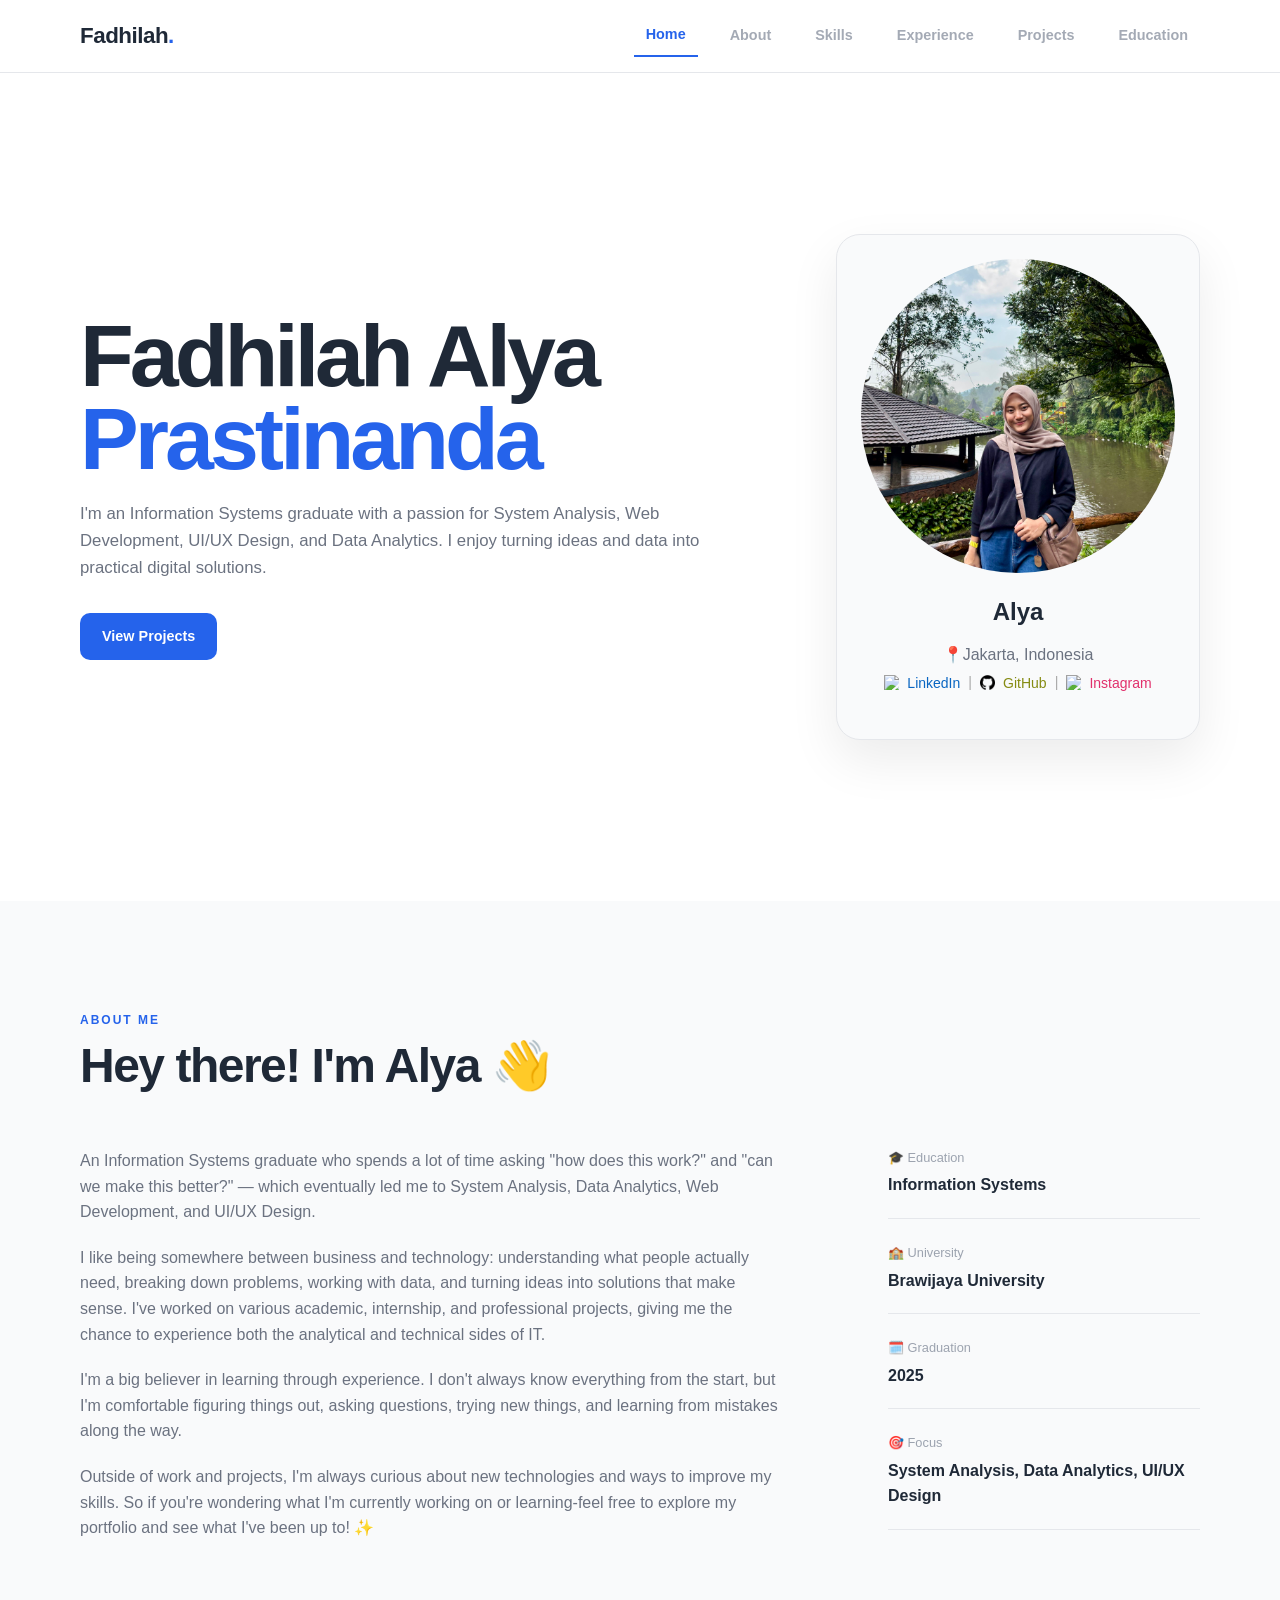
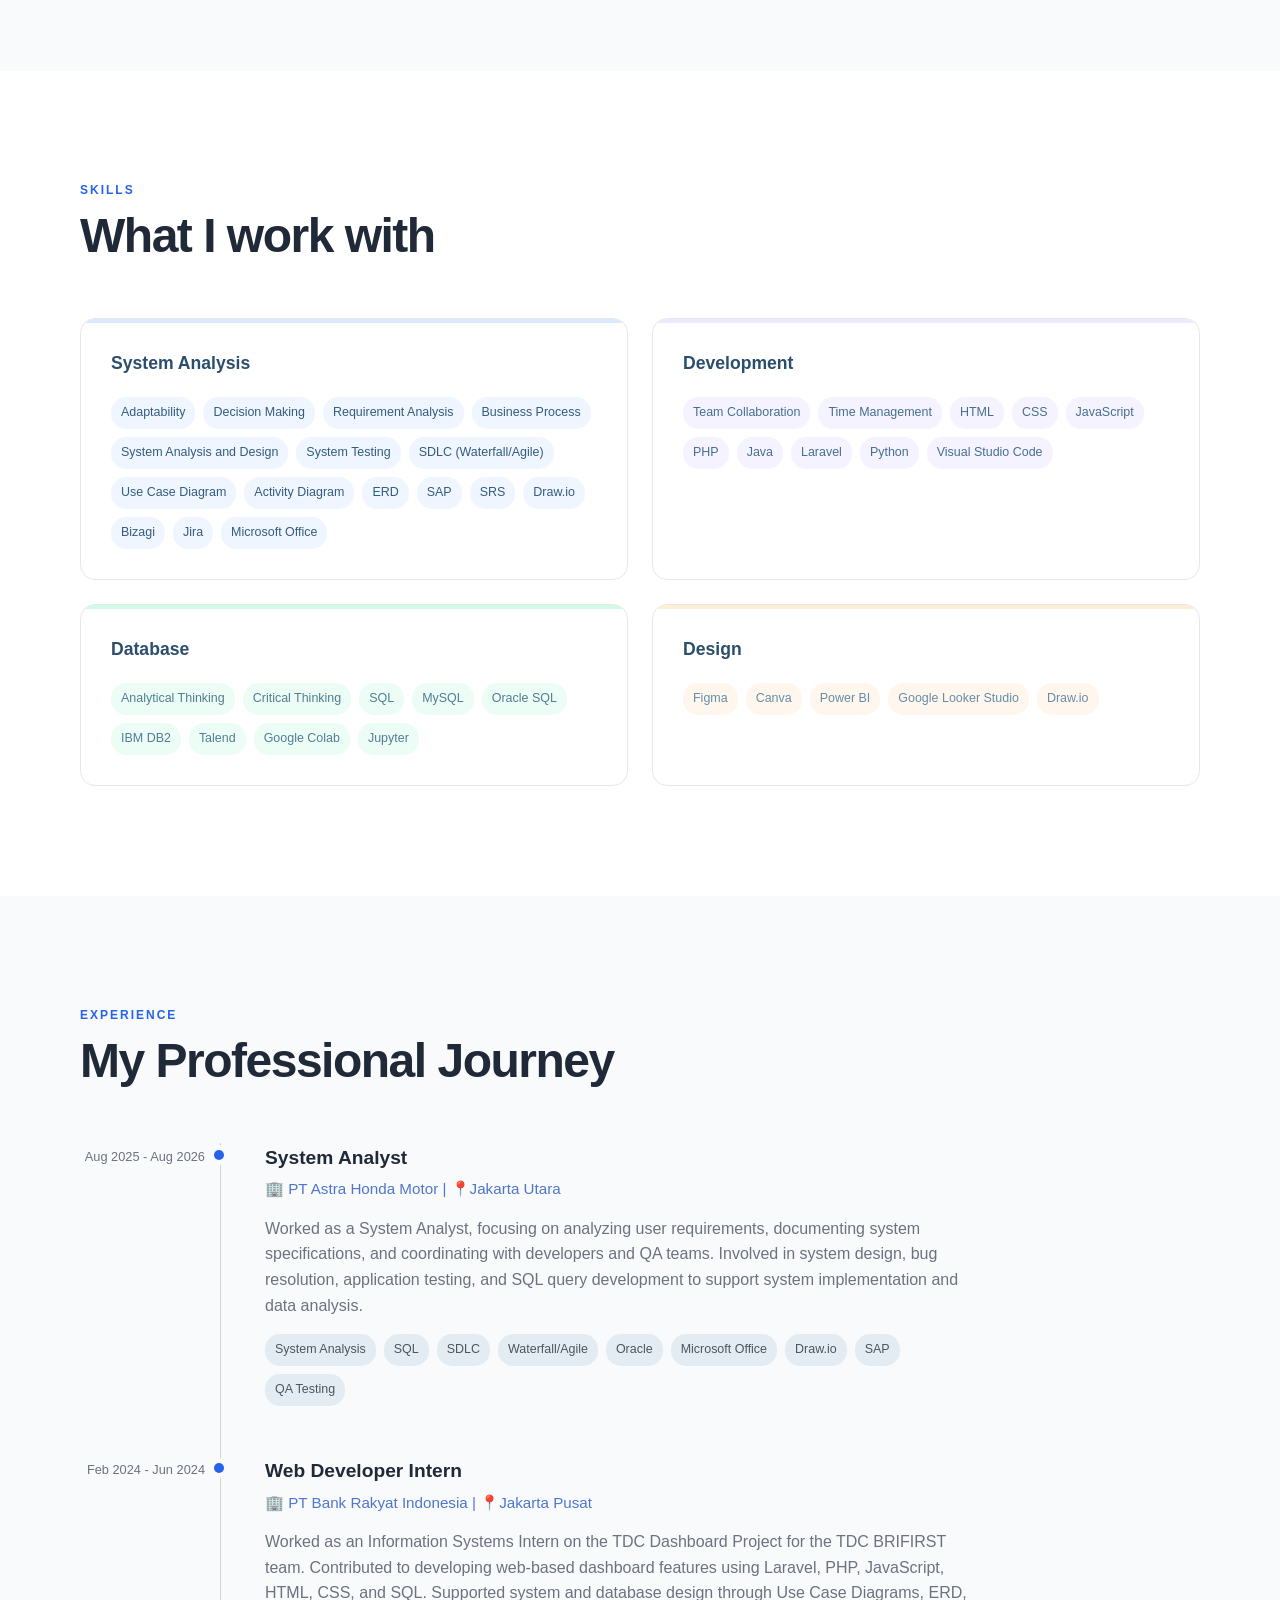
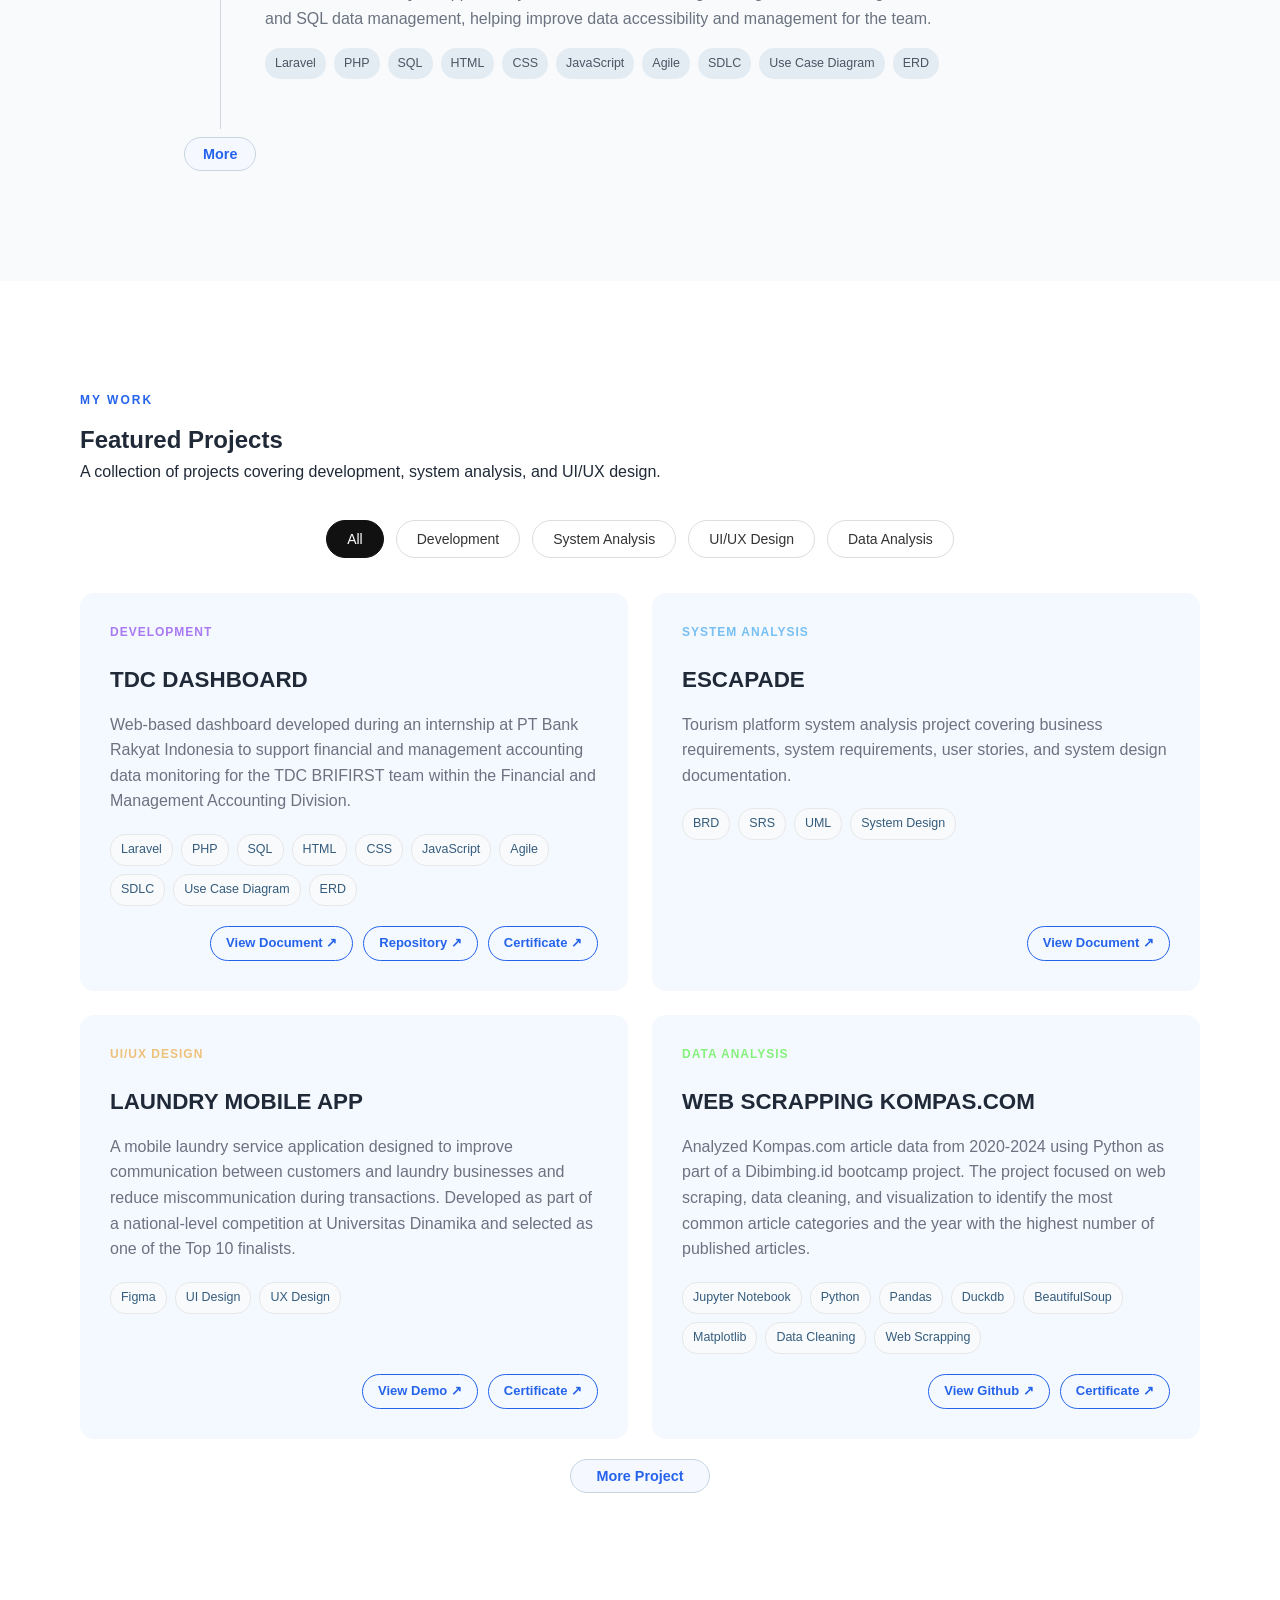
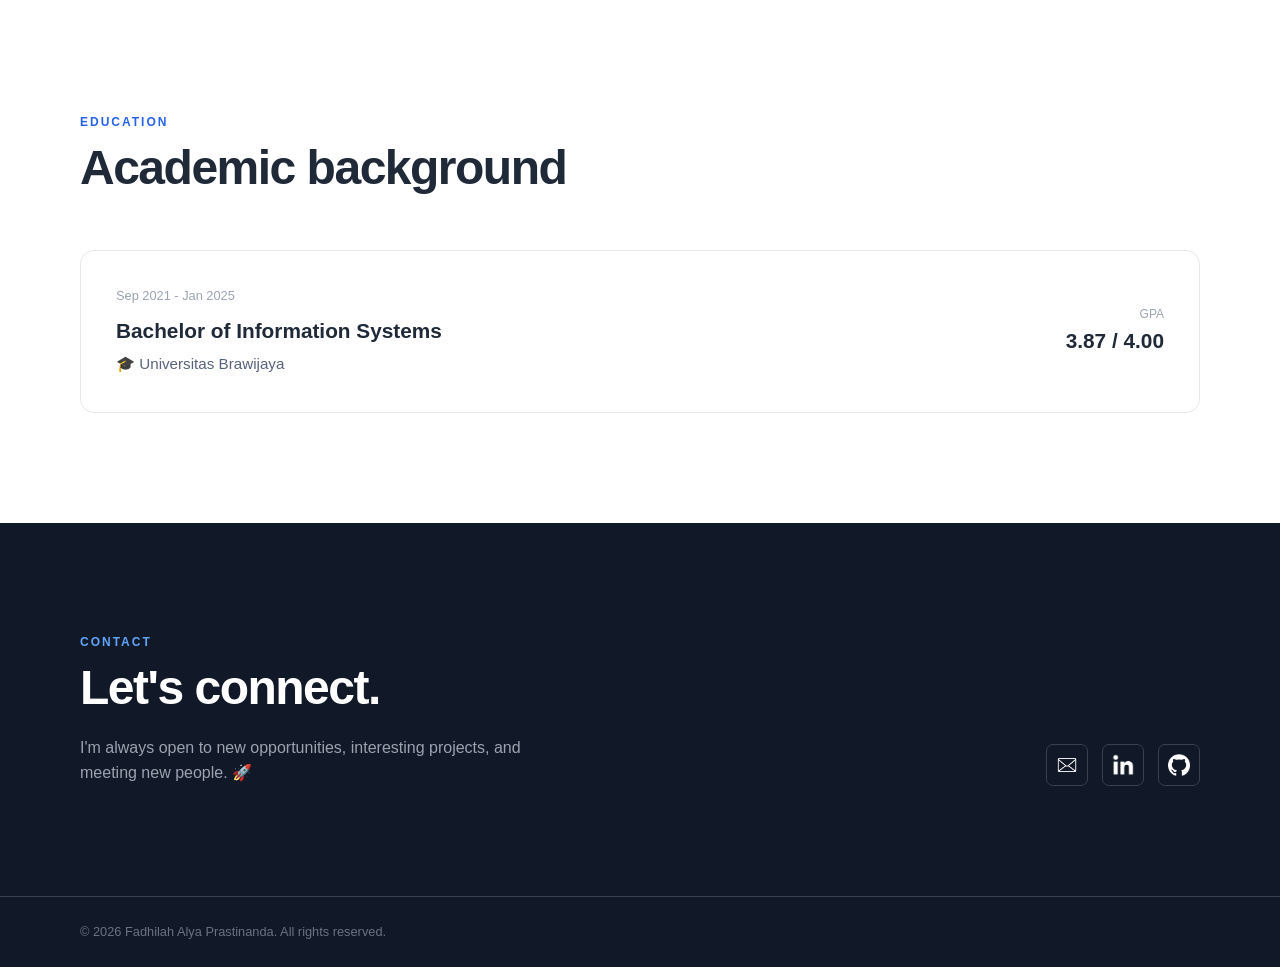
==== commit 1fa9c3ea: "update project list" ====
--- a/index.html
+++ b/index.html
@@ -455,13 +455,15 @@
                             <span>Development</span>
                         </div> -->
                         <div class="project-content">
-                            <p class="project-category">
+                            <p class="project-category" data-category="development">
                                 DEVELOPMENT
                             </p>
                             <h3>TDC DASHBOARD</h3>
 
                             <p>Web-based dashboard developed during an internship at PT Bank Rakyat Indonesia to support
-                                financial and management accounting data monitoring.</p>
+                                financial and management accounting data monitoring for the TDC BRIFIRST team within the
+                                Financial and Management Accounting Division.
+                            </p>
 
                             <div class="project-tags">
                                 <span>Laravel</span>
@@ -486,6 +488,10 @@
                                     target="_blank">
                                     Repository ↗
                                 </a>
+                                <a href="https://drive.google.com/file/d/1JDRHrOMrpyfXaCxSPbDBIClA7gKBFx8R/view?usp=sharing"
+                                    class="project-link" target="_blank">
+                                    Certificate ↗
+                                </a>
                             </div>
 
 
@@ -501,7 +507,7 @@
                         </div> -->
 
                         <div class="project-content">
-                            <p class="project-category">
+                            <p class="project-category" data-category="system-analysis">
                                 SYSTEM ANALYSIS
                             </p>
 
@@ -538,20 +544,23 @@
 
                     <!-- UI/UX -->
                     <div class="project-card" data-category="uiux">
+
                         <!-- <div class="project-image">
-                            <span>UI/UX Design</span>
+                            <img src="assets/images/laundry.png" alt="laundry">
                         </div> -->
 
                         <div class="project-content">
-                            <p class="project-category">
+                            <p class="project-category" data-category="uiux">
                                 UI/UX DESIGN
                             </p>
 
                             <h3>LAUNDRY MOBILE APP</h3>
 
                             <p>
-                                Mobile application design focused on creating a simple
-                                and user-friendly laundry ordering experience.
+                                A mobile laundry service application designed to improve communication between customers
+                                and laundry businesses and reduce miscommunication during transactions. Developed as
+                                part of a national-level competition at Universitas Dinamika and selected as one of the
+                                Top 10 finalists.
                             </p>
 
                             <div class="project-tags">
@@ -562,14 +571,15 @@
 
 
                             <div class="project-links">
-                                <a href="#" class="project-link" target="_blank">
-                                    View Document ↗
-                                </a>
-
-                                <!-- <a href="https://github.com/fadhilalpr24/dashboard_brifirst" class="project-link"
-                                    target="_blank">
-                                    View Github →
-                                </a> -->
+
+                                <a href="https://www.figma.com/proto/lNM78TuYIIO2zei9Duxp4w/Incredible-bismillah?node-id=40-3099&starting-point-node-id=40%3A3099&scaling=scale-down"
+                                    class="project-link" target="_blank" rel="noopener noreferrer">
+                                    View Demo ↗
+                                </a>
+                                <a href="https://drive.google.com/file/d/1g0VDrmTQu2LSjD3zzlmxNtV19mm1fzpB/view?usp=sharing"
+                                    class="project-link" target="_blank">
+                                    Certificate ↗
+                                </a>
                             </div>
 
                         </div>
@@ -582,21 +592,19 @@
                         </div> -->
 
                         <div class="project-content">
-                            <p class="project-category">
+                            <p class="project-category" data-category="data">
                                 DATA ANALYSIS
                             </p>
 
                             <h3>WEB SCRAPPING KOMPAS.COM</h3>
 
                             <p>
-                                Analyzed Kompas.com article data from 2020-2024 using Python. The project focused on web
-                                scraping, data cleaning, and visualization to identify the most common article
-                                categories and the year with the highest number of published articles.
-
-
-                            </p>
-
-
+                                Analyzed Kompas.com article data from 2020-2024 using Python as part of a Dibimbing.id
+                                bootcamp project. The project focused on web scraping, data cleaning, and visualization
+                                to identify the most common article categories and the year with the highest number of
+                                published articles.
+
+                            </p>
 
                             <div class="project-tags">
                                 <span>Jupyter Notebook</span>
@@ -611,19 +619,107 @@
 
 
                             <div class="project-links">
-                                <!-- <a href="#"
-                                    class="project-link" target="_blank">
-                                    View Document ↗
-                                </a> -->
-
                                 <a href="https://github.com/fadhilalpr24/web_scraping_kompas" class="project-link"
                                     target="_blank">
                                     View Github ↗
                                 </a>
-                            </div>
-
-                        </div>
-                    </div>
+                                <a href="https://drive.google.com/file/d/1Vis0rEyRhQQ7fUFkH5Zy-Ja1YY5Iw_G8/view?usp=sharing"
+                                    class="project-link" target="_blank">
+                                    Certificate ↗
+                                </a>
+
+
+                            </div>
+
+                        </div>
+                    </div>
+
+                    <!-- UI/UX -->
+                    <div class="project-card" data-category="uiux">
+
+                        <!-- <div class="project-image">
+                            <img src="assets/images/laundry.png" alt="laundry">
+                        </div> -->
+
+                        <div class="project-content">
+                            <p class="project-category" data-category="uiux">
+                                UI/UX DESIGN
+                            </p>
+
+                            <h3>MENTORY</h3>
+
+                            <p>
+                                Mentory is a service designed to connect mentors with students through a mobile
+                                application, with a focus on technology and information-related learning.
+
+                            </p>
+
+                            <div class="project-tags">
+                                <span>Figma</span>
+                                <span>UI Design</span>
+                                <span>UX Design</span>
+                            </div>
+
+
+                            <div class="project-links">
+                                <!-- <a href="#"
+                                    class="project-link" target="_blank">
+                                    Certificate ↗
+                                </a> -->
+
+                                <a href="https://www.figma.com/proto/l07UF0tRtUoucmetqIfSlW/Mentory---PUX-Kelompok-7?node-id=104-28&starting-point-node-id=105%3A906&scaling=scale-down&t=t2rqvGK3t5hEiqqU-1"
+                                    class="project-link" target="_blank" rel="noopener noreferrer">
+                                    View Demo ↗
+                                </a>
+                            </div>
+
+                        </div>
+                    </div>
+
+                    <!-- UI/UX -->
+                    <div class="project-card" data-category="uiux">
+
+                        <!-- <div class="project-image">
+                            <img src="assets/images/laundry.png" alt="laundry">
+                        </div> -->
+
+                        <div class="project-content">
+                            <p class="project-category" data-category="uiux">
+                                UI/UX DESIGN
+                            </p>
+
+                            <h3>LIVETIX</h3>
+
+                            <p>
+                                LiveTix is a mobile intermediary platform designed to make it easier for users to
+                                discover and enjoy concerts, festivals, and other events based on their interests.
+
+
+                            </p>
+
+                            <div class="project-tags">
+                                <span>Figma</span>
+                                <span>UI Design</span>
+                                <span>UX Design</span>
+                            </div>
+
+
+                            <div class="project-links">
+                                <!-- <a href="#"
+                                    class="project-link" target="_blank">
+                                    Certificate ↗
+                                </a> -->
+
+                                <a href="https://www.figma.com/proto/H6oGViRxxwIbecq8XgGhkf/livetix?type=design&node-id=68-1320&t=UoOklNlWi8w0r5Hy-1&scaling=scale-down&page-id=0%3A1"
+                                    class="project-link" target="_blank" rel="noopener noreferrer">
+                                    View Demo ↗
+                                </a>
+                            </div>
+
+                        </div>
+                    </div>
+
+
                 </div>
                 <button class="project-more-btn" id="projectMore">
                     More Project
--- a/css/style.css
+++ b/css/style.css
@@ -363,13 +363,13 @@
 .skill-category::before {
     content: "";
     position: absolute;
-    
+
     top: 0;
     left: 0;
 
     width: 100%;
     height: 4px;
-    
+
 }
 
 .skill-category h3 {
@@ -610,47 +610,25 @@
     display: grid;
     grid-template-columns: repeat(2, 1fr);
     gap: 24px;
+    align-items: stretch;
 }
 
 .project-card {
     min-height: 300px;
+    height: 100%;
     padding: 30px;
     border-radius: 14px;
+    display: flex;
+    flex-direction: column;
+    box-sizing: border-box;
+    overflow: hidden;
+    background: #f4f9ff;
 
     opacity: 1;
     transform: translateY(0);
-    max-height: 1000px;
-    overflow: hidden;
     transition:
         opacity 0.35s ease,
-        transform 0.35s ease,
-        max-height 0.4s ease,
-        margin 0.4s ease;
-}
-
-.project-card.hidden {
-    opacity: 0;
-    transform: translateY(-15px);
-    max-height: 0;
-    margin-top: 0;
-    margin-bottom: 0;
-    pointer-events: none;
-}
-
-.project-card[data-category="development"] {
-    background: #f1f6fc;
-}
-
-.project-card[data-category="system-analysis"] {
-    background: #ecf8f1;
-}
-
-.project-card[data-category="uiux"] {
-    background: #fcf5f0;
-}
-
-.project-card[data-category="data"] {
-    background: #f1f0fc;
+        transform 0.35s ease;
 }
 
 .project-card:hover {
@@ -659,30 +637,23 @@
         0 15px 35px rgba(0, 0, 0, 0.08);
 }
 
-.project-number {
-    margin-bottom: 35px;
-
-    font-size: 0.8rem;
-    font-weight: 700;
-
-    color: #2563eb;
-}
-
-.project-type {
-    margin-bottom: 6px;
-
-    font-size: 0.75rem;
-    font-weight: 600;
-
-    color: #9ca3af;
-
-    text-transform: uppercase;
-    letter-spacing: 1px;
+.project-card.hidden {
+    opacity: 0;
+    transform: translateY(10px);
+    pointer-events: none;
+}
+
+/* Project Content */
+
+.project-content {
+    display: flex;
+    flex-direction: column;
+    flex: 1;
+    min-height: 0;
 }
 
 .project-content h3 {
     margin-bottom: 14px;
-
     font-size: 1.4rem;
 }
 
@@ -691,28 +662,145 @@
     color: #6b7280;
 }
 
+/* Project Tags */
+
 .project-tags {
     display: flex;
     flex-wrap: wrap;
     gap: 8px;
+    
 }
 
 .project-tags span {
     padding: 5px 10px;
-    /* border: 1px solid #d9e2ec; */
     border-radius: 15px;
     background: #f8fafc;
     color: #355C7D;
     font-size: 0.78rem;
-}
-
-
-/* project-more */
+    border: 1px solid #e7e7e7; 
+}
+
+/* Project Links */
+
+.project-links {
+    display: flex;
+    justify-content: flex-end;
+    gap: 10px;
+    margin-top: auto;
+    padding-top: 20px;
+}
+
+.project-link {
+    display: inline-block;
+    padding: 6px 15px;
+    border: 1px solid #2563eb;
+    border-radius: 20px;
+    color: #2563eb;
+    text-decoration: none;
+    font-size: 13px;
+    font-weight: 600;
+}
+
+.project-link:hover {
+    background-color: #2563eb;
+    color: #fff;
+}
+
+
+/* =========================
+   PROJECT IMAGE
+========================= */
+
+.project-image {
+    width: 100%;
+    aspect-ratio: 16 / 9;
+    margin-bottom: 25px;
+    display: flex;
+    align-items: center;
+    justify-content: center;
+    border-radius: 10px;
+    overflow: hidden;
+    background: #f3f4f6;
+    color: #9ca3af;
+    font-size: 0.8rem;
+}
+
+.project-image img {
+    width: 100%;
+    height: 100%;
+    object-fit: cover;
+    display: block;
+}
+
+
+/* =========================
+   PROJECT CARD COLORS
+========================= */
+.project-category[data-category="uiux"] {
+    width: fit-content;
+    margin: 0 0 20px 0;
+    color: #eb9c25;
+    border-radius: 20px;
+    /* padding: 5px 15px; */
+    /* background: #ffcaab; */
+    /* border: 1px solid #eb9c25; */ 
+}
+
+.project-category[data-category="data"] {
+    width: fit-content;
+    margin: 0 0 20px 0;
+    color: #3ceb25;
+    border-radius: 20px;
+    /* padding: 5px 15px; */
+    /* background: #ffcaab; */
+    /* border: 1px solid #eb9c25; */ 
+}
+
+.project-category[data-category="development"] {
+    width: fit-content;
+    margin: 0 0 20px 0;
+    color: #7725eb;
+    border-radius: 20px;
+    /* padding: 5px 15px; */
+    /* background: #ffcaab; */
+    /* border: 1px solid #eb9c25; */ 
+}
+
+.project-category[data-category="system-analysis"] {
+    width: fit-content;
+    margin: 0 0 20px 0;
+    color: #2599eb;
+    border-radius: 20px;
+    /* padding: 5px 15px; */
+    /* background: #ffcaab; */
+    /* border: 1px solid #eb9c25; */ 
+}
+
+
+/* .project-card[data-category="development"] {
+    background: #f1f6fc;
+}
+
+.project-card[data-category="system-analysis"] {
+    background: #ecf8f1;
+}
+
+.project-card[data-category="uiux"] {
+    background: #fcf5f0;
+}
+
+.project-card[data-category="data"] {
+    background: #f1f0fc;
+} */
+
+
+/* =========================
+   PROJECT MORE
+========================= */
 
 .project-more-btn {
     display: none;
-    margin: 0 auto;
-    margin-top: 20px;
+    margin: 20px auto 0;
     padding: 8px 25px;
     border-radius: 20px;
     background: #f5f9ff;
@@ -720,7 +808,6 @@
     font-size: 0.9rem;
     font-weight: 600;
     cursor: pointer;
-    transition: all 0.3s ease;
     border: 0.2px solid #c8d5e1;
 }
 
@@ -754,7 +841,7 @@
     color: #60a5fa;
 }
 
-.contact .section-heading > p:last-child {
+.contact .section-heading>p:last-child {
     max-width: 500px;
     margin-top: 20px;
     color: #9ca3af;
@@ -764,7 +851,7 @@
     display: flex;
     align-items: center;
     gap: 16px;
-    
+
 }
 
 .contact-icon {
@@ -868,7 +955,7 @@
         flex-direction: column;
 
         padding: 25px;
-        
+
         background: #ffffff;
         border-bottom: 1px solid #e5e7eb;
     }
@@ -889,7 +976,7 @@
 
     .hero {
         padding: 70px 0;
-        
+
     }
 
 
@@ -952,61 +1039,6 @@
         display: none;
     }
 
-}
-
-
-/* =========================
-   PROJECT IMAGE
-========================= */
-
-/* .project-image {
-    height: 180px;
-
-    margin-bottom: 25px;
-
-    display: flex;
-    align-items: center;
-    justify-content: center;
-
-    border-radius: 10px;
-
-    background: #f3f4f6;
-
-    color: #9ca3af;
-
-    font-size: 0.8rem;
-} */
-
-.project-content{
-    display: flex;
-    flex-direction: column;
-    height: 100%;
-}
-
-.project-links{
-    display: flex;
-    justify-content: flex-end;
-    gap: 10px;
-    margin-top: auto;
-    padding-top: 12px;
-
-}
-
-.project-link {
-    padding: 6px 15px;
-    border: 1px solid #2563eb;
-    border-radius: 20px;
-
-    color: #2563eb;
-    text-decoration: none;
-    font-size: 13px;
-    font-weight: 600;
-    transition: 0.3s ease;
-}
-
-.project-link:hover {
-    background-color: #2563eb;
-    color: #fff;
 }
 
 
@@ -1117,38 +1149,6 @@
 
 
 /* =========================
-   PROJECT CARD ANIMATION
-========================= */
-
-.project-card {
-    transition:
-        opacity 0.3s ease,
-        transform 0.3s ease;
-}
-
-.project-card.hide {
-    display: none;
-}
-
-.project-card.show {
-    display: block;
-    animation: projectFadeIn 0.3s ease;
-}
-
-@keyframes projectFadeIn {
-    from {
-        opacity: 0;
-        transform: translateY(10px);
-    }
-
-    to {
-        opacity: 1;
-        transform: translateY(0);
-    }
-}
-
-
-/* =========================
    PROJECT CATEGORY
 ========================= */
 
@@ -1280,7 +1280,7 @@
     border-bottom: 1px solid #eee;
 }
 
-.process-item > span {
+.process-item>span {
     font-size: 14px;
     font-weight: 600;
 }
@@ -1373,7 +1373,7 @@
 }
 
 .profile-card {
-    width: 420px;
+    width: auto;
     overflow: hidden;
     border-radius: 24px;
 }
@@ -1443,11 +1443,4 @@
 .contact-links a:hover img {
     transform: translateY(-2px);
     opacity: 0.75;
-}
-
-
-
-
-
-
-
+}
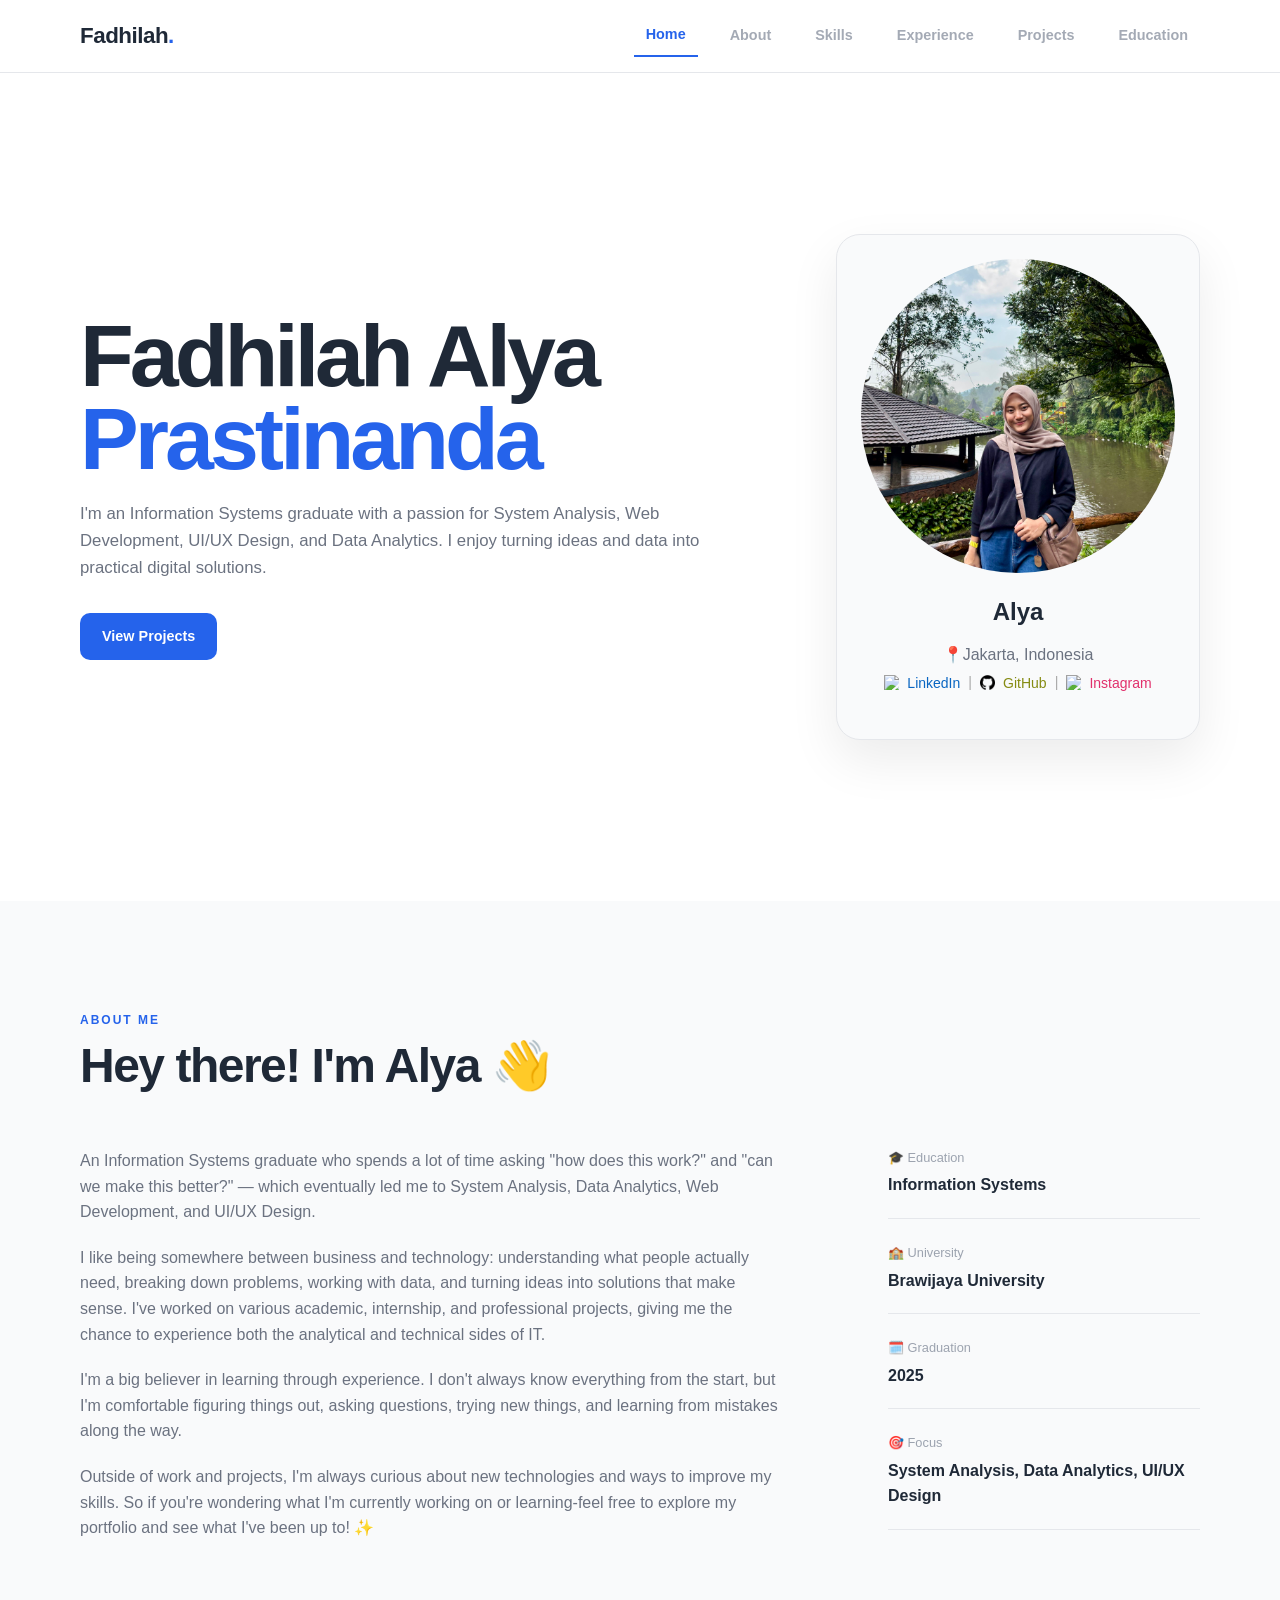
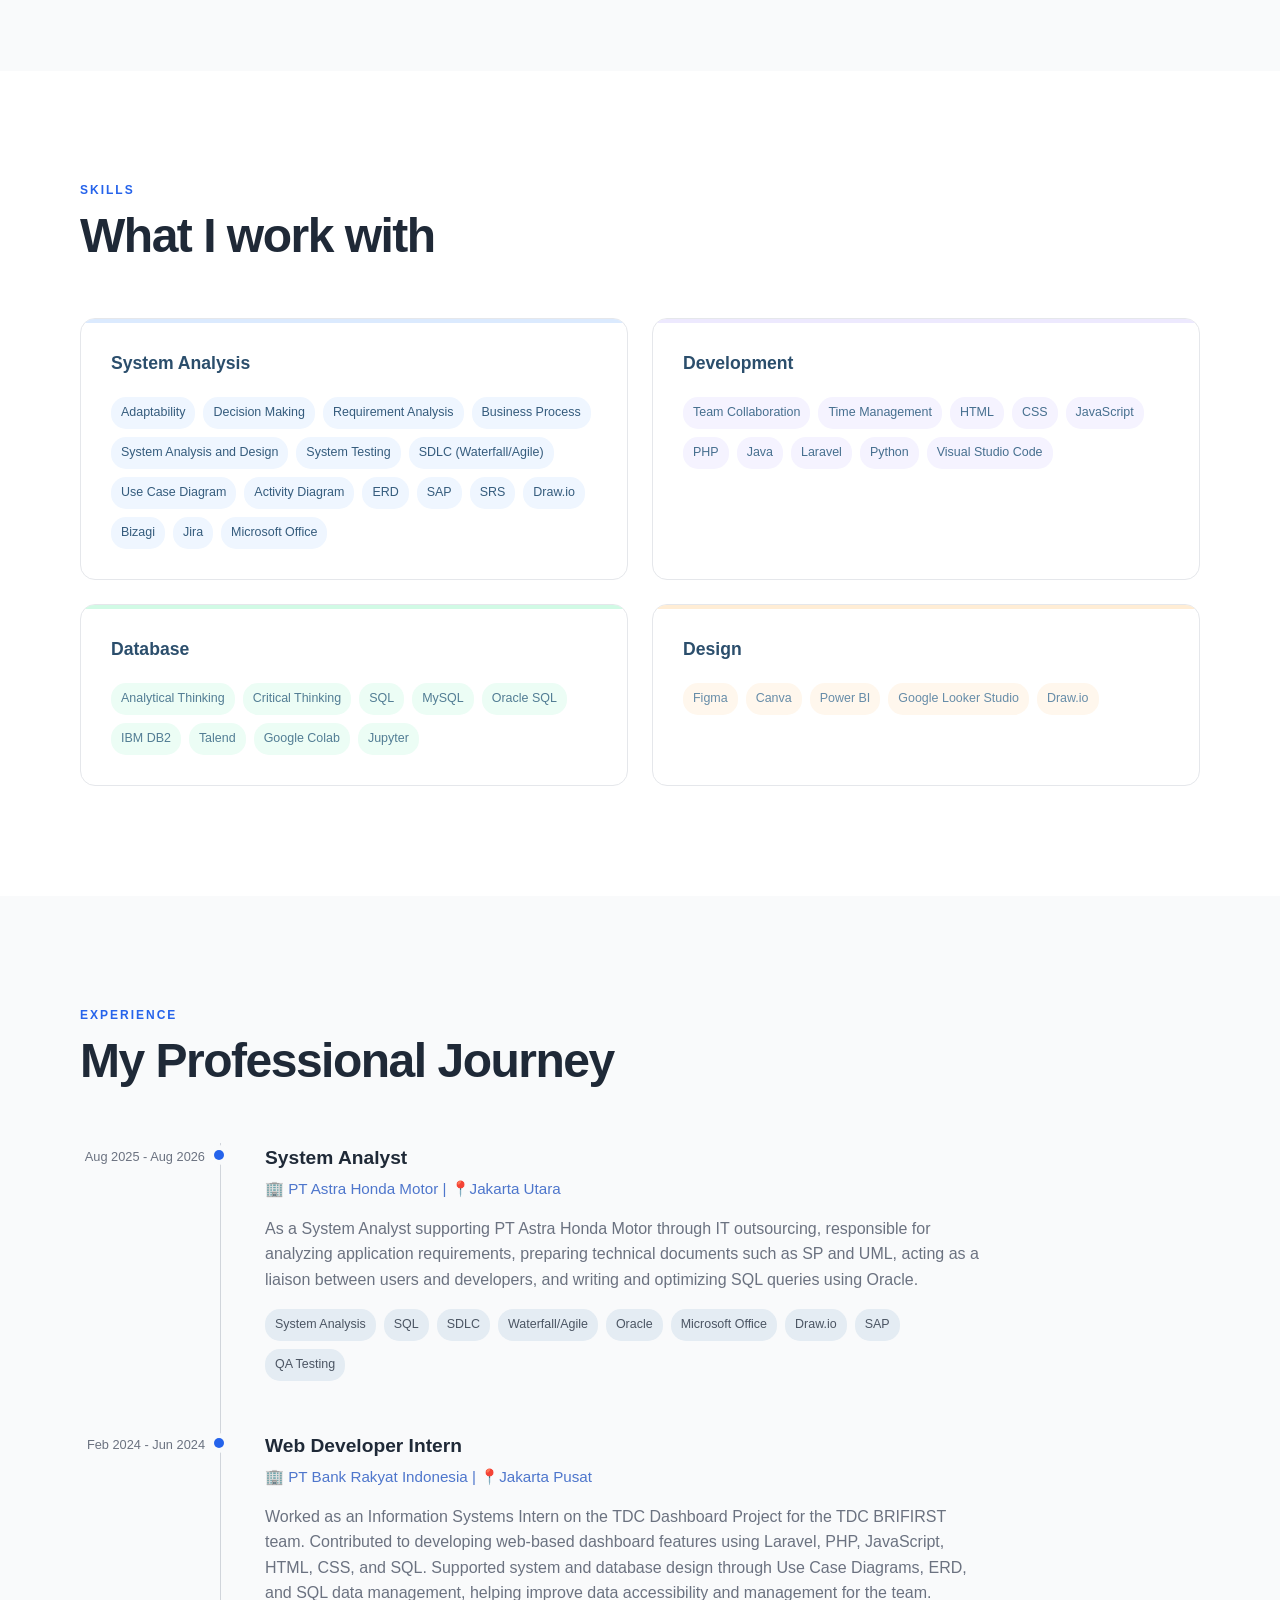
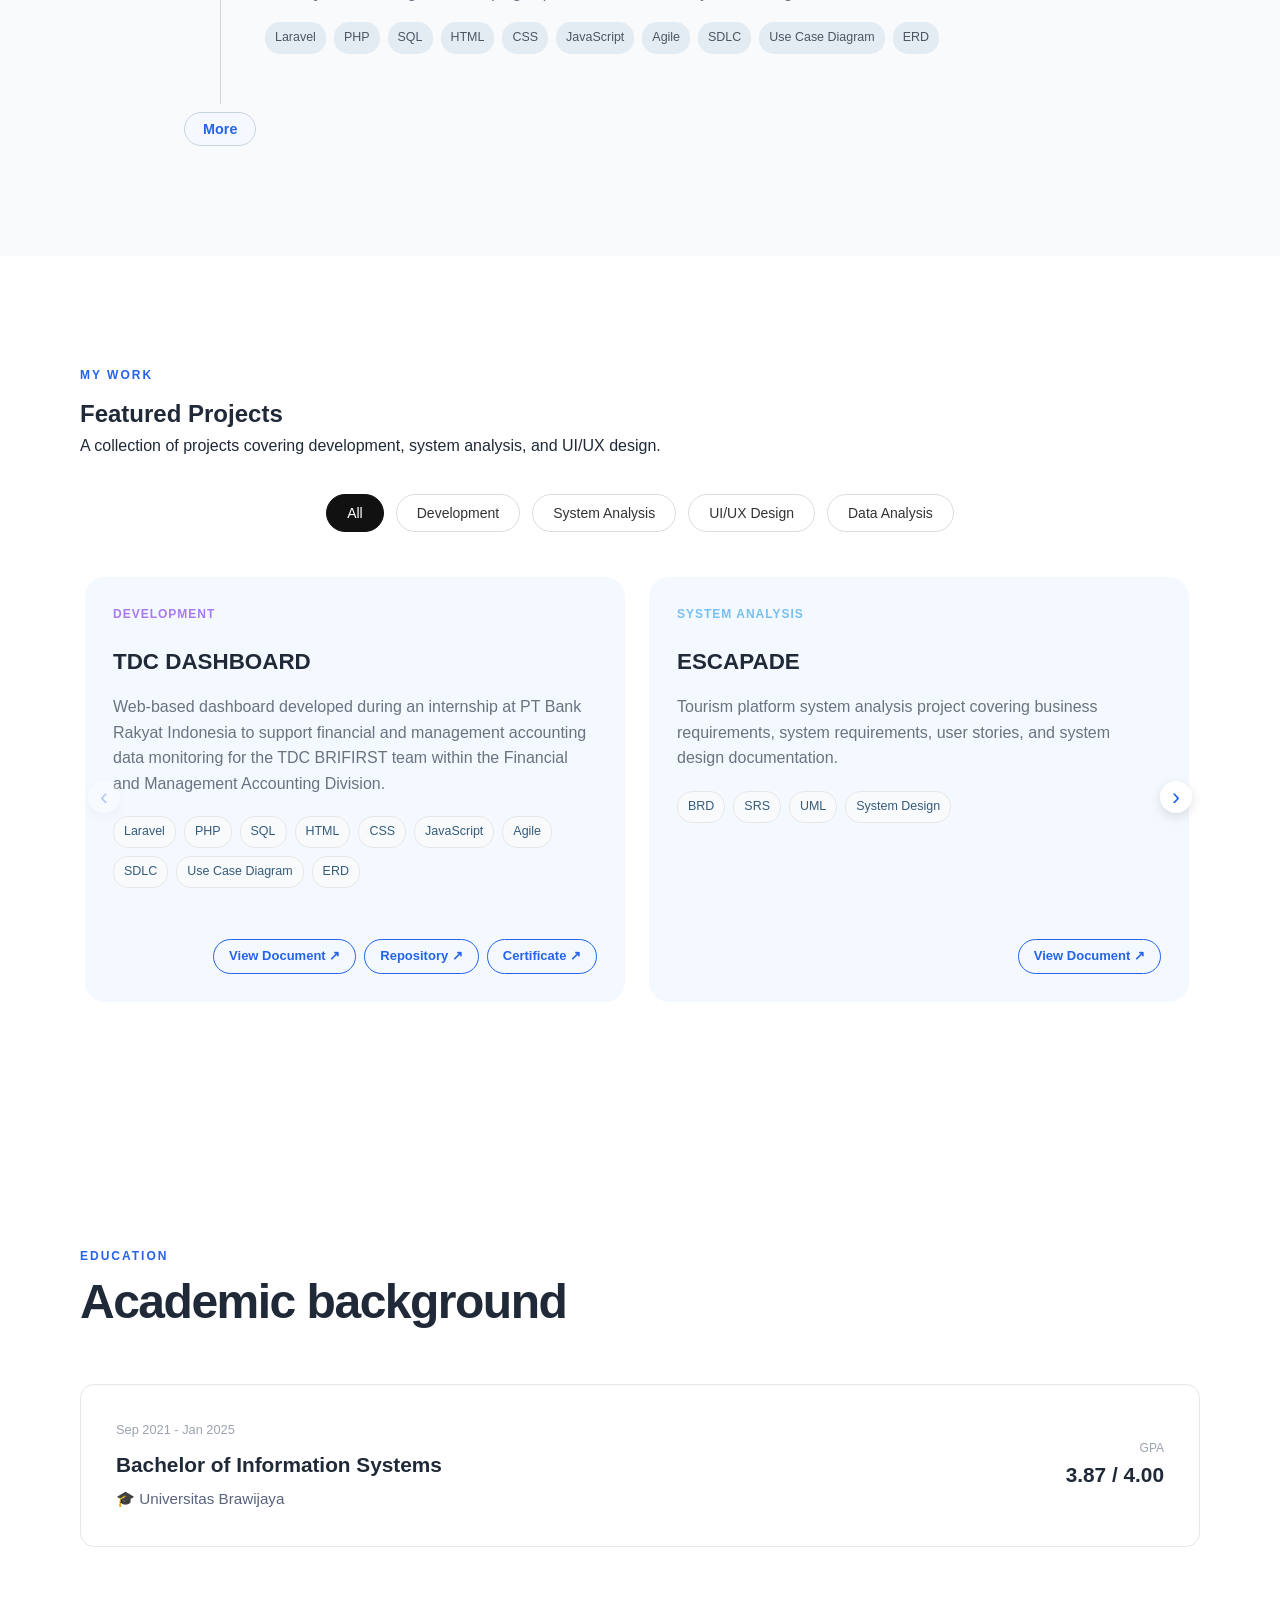
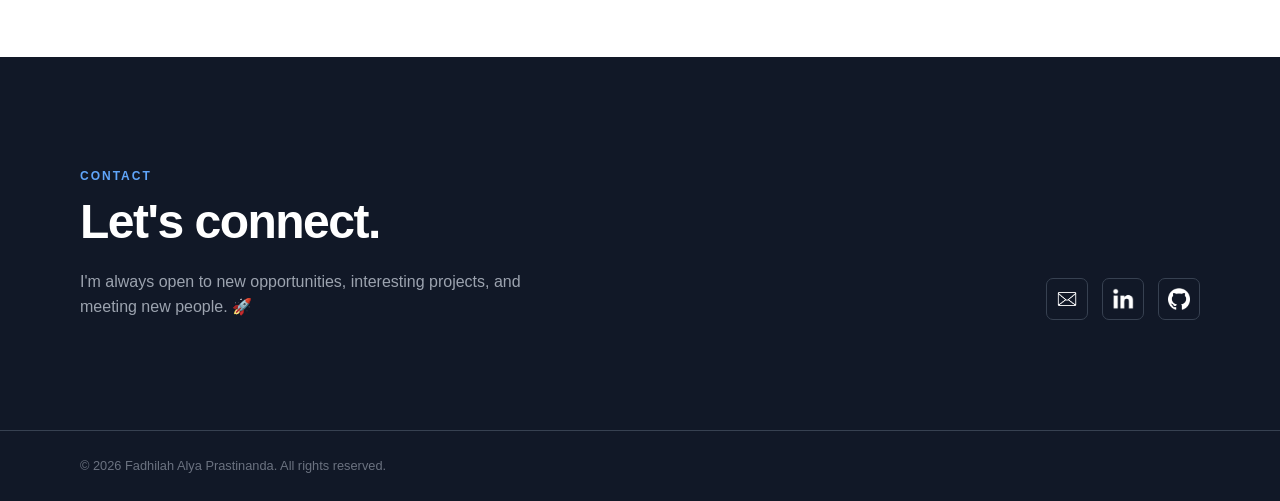
==== commit 1e23f6fc: "scroll horizontal project list" ====
--- a/index.html
+++ b/index.html
@@ -291,10 +291,11 @@
                             <h3>System Analyst</h3>
                             <h4>🏢 PT Astra Honda Motor | 📍Jakarta Utara</h4>
                             <p>
-                                Worked as a System Analyst, focusing on analyzing user requirements, documenting system
-                                specifications, and coordinating with developers and QA teams. Involved in system
-                                design, bug resolution, application testing, and SQL query development to support system
-                                implementation and data analysis.
+                                As a System Analyst supporting PT Astra Honda Motor through IT outsourcing, responsible
+                                for analyzing application requirements, preparing technical documents such as SP and
+                                UML, acting as a liaison between users and developers, and writing and optimizing SQL
+                                queries using Oracle.
+
                             </p>
 
                             <div class="tags">
@@ -447,283 +448,299 @@
                 </div>
 
                 <!-- Project Cards -->
-                <div class="projects-grid">
-
-                    <!-- Development -->
-                    <div class="project-card" data-category="development">
-                        <!-- <div class="project-image">
+                <div class="projects-slider">
+
+                    <button class="scroll-btn scroll-left" id="scrollLeft">
+                        ‹
+                    </button>
+
+                    <div class="projects-grid">
+
+                        <!-- Development -->
+                        <div class="project-card" data-category="development">
+                            <!-- <div class="project-image">
                             <span>Development</span>
                         </div> -->
-                        <div class="project-content">
-                            <p class="project-category" data-category="development">
-                                DEVELOPMENT
-                            </p>
-                            <h3>TDC DASHBOARD</h3>
-
-                            <p>Web-based dashboard developed during an internship at PT Bank Rakyat Indonesia to support
-                                financial and management accounting data monitoring for the TDC BRIFIRST team within the
-                                Financial and Management Accounting Division.
-                            </p>
-
-                            <div class="project-tags">
-                                <span>Laravel</span>
-                                <span>PHP</span>
-                                <span>SQL</span>
-                                <span>HTML</span>
-                                <span>CSS</span>
-                                <span>JavaScript</span>
-                                <span>Agile</span>
-                                <span>SDLC</span>
-                                <span>Use Case Diagram</span>
-                                <span>ERD</span>
-                            </div>
-
-                            <div class="project-links">
-                                <a href="https://drive.google.com/file/d/1sFbezyhj0JxYI9TUnlEROBoibQ_0fAYO/view?usp=sharing"
-                                    class="project-link" target="_blank">
-                                    View Document ↗
-                                </a>
-
-                                <a href="https://github.com/fadhilalpr24/dashboard_brifirst" class="project-link"
-                                    target="_blank">
-                                    Repository ↗
-                                </a>
-                                <a href="https://drive.google.com/file/d/1JDRHrOMrpyfXaCxSPbDBIClA7gKBFx8R/view?usp=sharing"
-                                    class="project-link" target="_blank">
-                                    Certificate ↗
-                                </a>
-                            </div>
-
-
-                        </div>
-                    </div>
-
-
-
-                    <!-- System Analysis -->
-                    <div class="project-card" data-category="system-analysis">
-                        <!-- <div class="project-image">
+                            <div class="project-content">
+                                <p class="project-category" data-category="development">
+                                    DEVELOPMENT
+                                </p>
+                                <h3>TDC DASHBOARD</h3>
+
+                                <p>Web-based dashboard developed during an internship at PT Bank Rakyat Indonesia to
+                                    support
+                                    financial and management accounting data monitoring for the TDC BRIFIRST team within
+                                    the
+                                    Financial and Management Accounting Division.
+                                </p>
+
+                                <div class="project-tags">
+                                    <span>Laravel</span>
+                                    <span>PHP</span>
+                                    <span>SQL</span>
+                                    <span>HTML</span>
+                                    <span>CSS</span>
+                                    <span>JavaScript</span>
+                                    <span>Agile</span>
+                                    <span>SDLC</span>
+                                    <span>Use Case Diagram</span>
+                                    <span>ERD</span>
+                                </div>
+
+                                <div class="project-links">
+                                    <a href="https://drive.google.com/file/d/1sFbezyhj0JxYI9TUnlEROBoibQ_0fAYO/view?usp=sharing"
+                                        class="project-link" target="_blank">
+                                        View Document ↗
+                                    </a>
+
+                                    <a href="https://github.com/fadhilalpr24/dashboard_brifirst" class="project-link"
+                                        target="_blank">
+                                        Repository ↗
+                                    </a>
+                                    <a href="https://drive.google.com/file/d/1JDRHrOMrpyfXaCxSPbDBIClA7gKBFx8R/view?usp=sharing"
+                                        class="project-link" target="_blank">
+                                        Certificate ↗
+                                    </a>
+                                </div>
+
+
+                            </div>
+                        </div>
+
+
+
+                        <!-- System Analysis -->
+                        <div class="project-card" data-category="system-analysis">
+                            <!-- <div class="project-image">
                             <span>System Analysis</span>
                         </div> -->
 
-                        <div class="project-content">
-                            <p class="project-category" data-category="system-analysis">
-                                SYSTEM ANALYSIS
-                            </p>
-
-                            <h3>ESCAPADE</h3>
-
-                            <p>
-                                Tourism platform system analysis project covering
-                                business requirements, system requirements, user stories,
-                                and system design documentation.
-                            </p>
-
-                            <div class="project-tags">
-                                <span>BRD</span>
-                                <span>SRS</span>
-                                <span>UML</span>
-                                <span>System Design</span>
-                            </div>
-
-                            <div class="project-links">
-                                <a href="https://drive.google.com/file/d/15w1-strdh1e9hk86h_f4LsysBgJyuncQ/view?usp=sharing"
-                                    class="project-link" target="_blank">
-                                    View Document ↗
-                                </a>
-
-                                <!-- <a href="https://github.com/fadhilalpr24/dashboard_brifirst" class="project-link"
+                            <div class="project-content">
+                                <p class="project-category" data-category="system-analysis">
+                                    SYSTEM ANALYSIS
+                                </p>
+
+                                <h3>ESCAPADE</h3>
+
+                                <p>
+                                    Tourism platform system analysis project covering
+                                    business requirements, system requirements, user stories,
+                                    and system design documentation.
+                                </p>
+
+                                <div class="project-tags">
+                                    <span>BRD</span>
+                                    <span>SRS</span>
+                                    <span>UML</span>
+                                    <span>System Design</span>
+                                </div>
+
+                                <div class="project-links">
+                                    <a href="https://drive.google.com/file/d/15w1-strdh1e9hk86h_f4LsysBgJyuncQ/view?usp=sharing"
+                                        class="project-link" target="_blank">
+                                        View Document ↗
+                                    </a>
+
+                                    <!-- <a href="https://github.com/fadhilalpr24/dashboard_brifirst" class="project-link"
                                     target="_blank">
                                     View Github →
                                 </a> -->
-                            </div>
-
-                        </div>
-                    </div>
-
-
-                    <!-- UI/UX -->
-                    <div class="project-card" data-category="uiux">
-
-                        <!-- <div class="project-image">
+                                </div>
+
+                            </div>
+                        </div>
+
+
+                        <!-- UI/UX -->
+                        <div class="project-card" data-category="uiux">
+
+                            <!-- <div class="project-image">
                             <img src="assets/images/laundry.png" alt="laundry">
                         </div> -->
 
-                        <div class="project-content">
-                            <p class="project-category" data-category="uiux">
-                                UI/UX DESIGN
-                            </p>
-
-                            <h3>LAUNDRY MOBILE APP</h3>
-
-                            <p>
-                                A mobile laundry service application designed to improve communication between customers
-                                and laundry businesses and reduce miscommunication during transactions. Developed as
-                                part of a national-level competition at Universitas Dinamika and selected as one of the
-                                Top 10 finalists.
-                            </p>
-
-                            <div class="project-tags">
-                                <span>Figma</span>
-                                <span>UI Design</span>
-                                <span>UX Design</span>
-                            </div>
-
-
-                            <div class="project-links">
-
-                                <a href="https://www.figma.com/proto/lNM78TuYIIO2zei9Duxp4w/Incredible-bismillah?node-id=40-3099&starting-point-node-id=40%3A3099&scaling=scale-down"
-                                    class="project-link" target="_blank" rel="noopener noreferrer">
-                                    View Demo ↗
-                                </a>
-                                <a href="https://drive.google.com/file/d/1g0VDrmTQu2LSjD3zzlmxNtV19mm1fzpB/view?usp=sharing"
-                                    class="project-link" target="_blank">
-                                    Certificate ↗
-                                </a>
-                            </div>
-
-                        </div>
-                    </div>
-
-                    <!-- Data -->
-                    <div class="project-card" data-category="data">
-                        <!-- <div class="project-image">
+                            <div class="project-content">
+                                <p class="project-category" data-category="uiux">
+                                    UI/UX DESIGN
+                                </p>
+
+                                <h3>LAUNDRY MOBILE APP</h3>
+
+                                <p>
+                                    A mobile laundry service application designed to improve communication between
+                                    customers
+                                    and laundry businesses and reduce miscommunication during transactions. Developed as
+                                    part of a national-level competition at Universitas Dinamika and selected as one of
+                                    the
+                                    Top 10 finalists.
+                                </p>
+
+                                <div class="project-tags">
+                                    <span>Figma</span>
+                                    <span>UI Design</span>
+                                    <span>UX Design</span>
+                                </div>
+
+
+                                <div class="project-links">
+
+                                    <a href="https://www.figma.com/proto/lNM78TuYIIO2zei9Duxp4w/Incredible-bismillah?node-id=40-3099&starting-point-node-id=40%3A3099&scaling=scale-down"
+                                        class="project-link" target="_blank" rel="noopener noreferrer">
+                                        View Demo ↗
+                                    </a>
+                                    <a href="https://drive.google.com/file/d/1g0VDrmTQu2LSjD3zzlmxNtV19mm1fzpB/view?usp=sharing"
+                                        class="project-link" target="_blank">
+                                        Certificate ↗
+                                    </a>
+                                </div>
+
+                            </div>
+                        </div>
+
+                        <!-- Data -->
+                        <div class="project-card" data-category="data">
+                            <!-- <div class="project-image">
                             <span>UI/UX Design</span>
                         </div> -->
 
-                        <div class="project-content">
-                            <p class="project-category" data-category="data">
-                                DATA ANALYSIS
-                            </p>
-
-                            <h3>WEB SCRAPPING KOMPAS.COM</h3>
-
-                            <p>
-                                Analyzed Kompas.com article data from 2020-2024 using Python as part of a Dibimbing.id
-                                bootcamp project. The project focused on web scraping, data cleaning, and visualization
-                                to identify the most common article categories and the year with the highest number of
-                                published articles.
-
-                            </p>
-
-                            <div class="project-tags">
-                                <span>Jupyter Notebook</span>
-                                <span>Python</span>
-                                <span>Pandas</span>
-                                <span>Duckdb</span>
-                                <span>BeautifulSoup</span>
-                                <span>Matplotlib</span>
-                                <span>Data Cleaning</span>
-                                <span>Web Scrapping</span>
-                            </div>
-
-
-                            <div class="project-links">
-                                <a href="https://github.com/fadhilalpr24/web_scraping_kompas" class="project-link"
-                                    target="_blank">
-                                    View Github ↗
-                                </a>
-                                <a href="https://drive.google.com/file/d/1Vis0rEyRhQQ7fUFkH5Zy-Ja1YY5Iw_G8/view?usp=sharing"
-                                    class="project-link" target="_blank">
-                                    Certificate ↗
-                                </a>
-
-
-                            </div>
-
-                        </div>
-                    </div>
-
-                    <!-- UI/UX -->
-                    <div class="project-card" data-category="uiux">
-
-                        <!-- <div class="project-image">
+                            <div class="project-content">
+                                <p class="project-category" data-category="data">
+                                    DATA ANALYSIS
+                                </p>
+
+                                <h3>WEB SCRAPPING KOMPAS.COM</h3>
+
+                                <p>
+                                    Analyzed Kompas.com article data from 2020-2024 using Python as part of a
+                                    Dibimbing.id
+                                    bootcamp project. The project focused on web scraping, data cleaning, and
+                                    visualization
+                                    to identify the most common article categories and the year with the highest number
+                                    of
+                                    published articles.
+
+                                </p>
+
+                                <div class="project-tags">
+                                    <span>Jupyter Notebook</span>
+                                    <span>Python</span>
+                                    <span>Pandas</span>
+                                    <span>Duckdb</span>
+                                    <span>BeautifulSoup</span>
+                                    <span>Matplotlib</span>
+                                    <span>Data Cleaning</span>
+                                    <span>Web Scrapping</span>
+                                </div>
+
+
+                                <div class="project-links">
+                                    <a href="https://github.com/fadhilalpr24/web_scraping_kompas" class="project-link"
+                                        target="_blank">
+                                        View Github ↗
+                                    </a>
+                                    <a href="https://drive.google.com/file/d/1Vis0rEyRhQQ7fUFkH5Zy-Ja1YY5Iw_G8/view?usp=sharing"
+                                        class="project-link" target="_blank">
+                                        Certificate ↗
+                                    </a>
+
+
+                                </div>
+
+                            </div>
+                        </div>
+
+                        <!-- UI/UX -->
+                        <div class="project-card" data-category="uiux">
+
+                            <!-- <div class="project-image">
                             <img src="assets/images/laundry.png" alt="laundry">
                         </div> -->
 
-                        <div class="project-content">
-                            <p class="project-category" data-category="uiux">
-                                UI/UX DESIGN
-                            </p>
-
-                            <h3>MENTORY</h3>
-
-                            <p>
-                                Mentory is a service designed to connect mentors with students through a mobile
-                                application, with a focus on technology and information-related learning.
-
-                            </p>
-
-                            <div class="project-tags">
-                                <span>Figma</span>
-                                <span>UI Design</span>
-                                <span>UX Design</span>
-                            </div>
-
-
-                            <div class="project-links">
-                                <!-- <a href="#"
+                            <div class="project-content">
+                                <p class="project-category" data-category="uiux">
+                                    UI/UX DESIGN
+                                </p>
+
+                                <h3>MENTORY</h3>
+
+                                <p>
+                                    Mentory is a service designed to connect mentors with students through a mobile
+                                    application, with a focus on technology and information-related learning.
+
+                                </p>
+
+                                <div class="project-tags">
+                                    <span>Figma</span>
+                                    <span>UI Design</span>
+                                    <span>UX Design</span>
+                                </div>
+
+
+                                <div class="project-links">
+                                    <!-- <a href="#"
                                     class="project-link" target="_blank">
                                     Certificate ↗
                                 </a> -->
 
-                                <a href="https://www.figma.com/proto/l07UF0tRtUoucmetqIfSlW/Mentory---PUX-Kelompok-7?node-id=104-28&starting-point-node-id=105%3A906&scaling=scale-down&t=t2rqvGK3t5hEiqqU-1"
-                                    class="project-link" target="_blank" rel="noopener noreferrer">
-                                    View Demo ↗
-                                </a>
-                            </div>
-
-                        </div>
-                    </div>
-
-                    <!-- UI/UX -->
-                    <div class="project-card" data-category="uiux">
-
-                        <!-- <div class="project-image">
+                                    <a href="https://www.figma.com/proto/l07UF0tRtUoucmetqIfSlW/Mentory---PUX-Kelompok-7?node-id=104-28&starting-point-node-id=105%3A906&scaling=scale-down&t=t2rqvGK3t5hEiqqU-1"
+                                        class="project-link" target="_blank" rel="noopener noreferrer">
+                                        View Demo ↗
+                                    </a>
+                                </div>
+
+                            </div>
+                        </div>
+
+                        <!-- UI/UX -->
+                        <div class="project-card" data-category="uiux">
+
+                            <!-- <div class="project-image">
                             <img src="assets/images/laundry.png" alt="laundry">
                         </div> -->
 
-                        <div class="project-content">
-                            <p class="project-category" data-category="uiux">
-                                UI/UX DESIGN
-                            </p>
-
-                            <h3>LIVETIX</h3>
-
-                            <p>
-                                LiveTix is a mobile intermediary platform designed to make it easier for users to
-                                discover and enjoy concerts, festivals, and other events based on their interests.
-
-
-                            </p>
-
-                            <div class="project-tags">
-                                <span>Figma</span>
-                                <span>UI Design</span>
-                                <span>UX Design</span>
-                            </div>
-
-
-                            <div class="project-links">
-                                <!-- <a href="#"
+                            <div class="project-content">
+                                <p class="project-category" data-category="uiux">
+                                    UI/UX DESIGN
+                                </p>
+
+                                <h3>LIVETIX</h3>
+
+                                <p>
+                                    LiveTix is a mobile intermediary platform designed to make it easier for users to
+                                    discover and enjoy concerts, festivals, and other events based on their interests.
+
+
+                                </p>
+
+                                <div class="project-tags">
+                                    <span>Figma</span>
+                                    <span>UI Design</span>
+                                    <span>UX Design</span>
+                                </div>
+
+
+                                <div class="project-links">
+                                    <!-- <a href="#"
                                     class="project-link" target="_blank">
                                     Certificate ↗
                                 </a> -->
 
-                                <a href="https://www.figma.com/proto/H6oGViRxxwIbecq8XgGhkf/livetix?type=design&node-id=68-1320&t=UoOklNlWi8w0r5Hy-1&scaling=scale-down&page-id=0%3A1"
-                                    class="project-link" target="_blank" rel="noopener noreferrer">
-                                    View Demo ↗
-                                </a>
-                            </div>
-
-                        </div>
-                    </div>
-
-
-                </div>
-                <button class="project-more-btn" id="projectMore">
-                    More Project
-                </button>
+                                    <a href="https://www.figma.com/proto/H6oGViRxxwIbecq8XgGhkf/livetix?type=design&node-id=68-1320&t=UoOklNlWi8w0r5Hy-1&scaling=scale-down&page-id=0%3A1"
+                                        class="project-link" target="_blank" rel="noopener noreferrer">
+                                        View Demo ↗
+                                    </a>
+                                </div>
+
+                            </div>
+                        </div>
+
+
+                    </div>
+
+                    <button class="scroll-btn scroll-right" id="scrollRight">
+                        ›
+                    </button>
+
+                </div>
             </div>
 
         </section>
--- a/css/style.css
+++ b/css/style.css
@@ -122,15 +122,6 @@
     gap: 80px;
     align-items: center;
 }
-
-/* .hero-greeting {
-    margin-bottom: 12px;
-
-    font-size: 1rem;
-    font-weight: 600;
-
-    color: #2563eb;
-} */
 
 .hero h1 {
     margin-bottom: 20px;
@@ -607,32 +598,100 @@
 ========================= */
 
 .projects-grid {
-    display: grid;
-    grid-template-columns: repeat(2, 1fr);
+    display: flex;
+    overflow-x: auto;
+    overflow-y: hidden;
     gap: 24px;
-    align-items: stretch;
+    padding: 10px 5px 25px;
+    scroll-behavior: smooth;
+    scrollbar-width: none;
+    width: 100%;
+}
+
+.projects-grid::-webkit-scrollbar {
+    display: none;
+}
+
+/* Scroll buttons */
+.projects-slider {
+    position: relative;
+    width: 100%;
+}
+
+.projects-grid {
+    display: flex;
+    gap: 24px;
+    overflow-x: auto;
+    overflow-y: hidden;
+    padding: 10px 5px 25px;
+
+    scroll-behavior: smooth;
+    scrollbar-width: none;
+}
+
+.projects-grid::-webkit-scrollbar {
+    display: none;
+}
+
+
+/* Small scroll arrows */
+.scroll-btn {
+    position: absolute;
+    top: 50%;
+    transform: translateY(-50%);
+
+    z-index: 10;
+
+    width: 32px;
+    height: 32px;
+
+    border: none;
+    border-radius: 50%;
+
+    background: #ffffff;
+    color: #2563eb;
+
+    font-size: 24px;
+    font-weight: 400;
+    line-height: 1;
+
+    display: flex;
+    align-items: center;
+    justify-content: center;
+
+    cursor: pointer;
+
+    box-shadow: 0 4px 12px rgba(0, 0, 0, 0.12);
+
+    transition: all 0.25s ease;
+}
+
+.scroll-btn:hover {
+    background: #2563eb;
+    color: #ffffff;
+}
+
+.scroll-left {
+    left: 8px;
+}
+
+.scroll-right {
+    right: 8px;
 }
 
 .project-card {
-    min-height: 300px;
-    height: 100%;
-    padding: 30px;
-    border-radius: 14px;
-    display: flex;
-    flex-direction: column;
-    box-sizing: border-box;
-    overflow: hidden;
+    flex: 0 0 540px;
+    min-height: 400px;
+    /* border: 1px solid #e5e7eb; */
+    border-radius: 20px;
     background: #f4f9ff;
-
-    opacity: 1;
-    transform: translateY(0);
     transition:
         opacity 0.35s ease,
         transform 0.35s ease;
 }
 
 .project-card:hover {
-    transform: translateY(-5px);
+    transform: scale(1.02);
     box-shadow:
         0 15px 35px rgba(0, 0, 0, 0.08);
 }
@@ -648,8 +707,9 @@
 .project-content {
     display: flex;
     flex-direction: column;
-    flex: 1;
-    min-height: 0;
+    height: 100%;
+    min-height: 390px;
+    padding: 28px;
 }
 
 .project-content h3 {
@@ -685,9 +745,9 @@
 .project-links {
     display: flex;
     justify-content: flex-end;
-    gap: 10px;
+    gap: 8px;
     margin-top: auto;
-    padding-top: 20px;
+    padding-top: 25px;
 }
 
 .project-link {
@@ -740,10 +800,7 @@
     width: fit-content;
     margin: 0 0 20px 0;
     color: #eb9c25;
-    border-radius: 20px;
-    /* padding: 5px 15px; */
-    /* background: #ffcaab; */
-    /* border: 1px solid #eb9c25; */ 
+    border-radius: 20px; 
 }
 
 .project-category[data-category="data"] {
@@ -751,9 +808,6 @@
     margin: 0 0 20px 0;
     color: #3ceb25;
     border-radius: 20px;
-    /* padding: 5px 15px; */
-    /* background: #ffcaab; */
-    /* border: 1px solid #eb9c25; */ 
 }
 
 .project-category[data-category="development"] {
@@ -761,9 +815,6 @@
     margin: 0 0 20px 0;
     color: #7725eb;
     border-radius: 20px;
-    /* padding: 5px 15px; */
-    /* background: #ffcaab; */
-    /* border: 1px solid #eb9c25; */ 
 }
 
 .project-category[data-category="system-analysis"] {
@@ -771,49 +822,6 @@
     margin: 0 0 20px 0;
     color: #2599eb;
     border-radius: 20px;
-    /* padding: 5px 15px; */
-    /* background: #ffcaab; */
-    /* border: 1px solid #eb9c25; */ 
-}
-
-
-/* .project-card[data-category="development"] {
-    background: #f1f6fc;
-}
-
-.project-card[data-category="system-analysis"] {
-    background: #ecf8f1;
-}
-
-.project-card[data-category="uiux"] {
-    background: #fcf5f0;
-}
-
-.project-card[data-category="data"] {
-    background: #f1f0fc;
-} */
-
-
-/* =========================
-   PROJECT MORE
-========================= */
-
-.project-more-btn {
-    display: none;
-    margin: 20px auto 0;
-    padding: 8px 25px;
-    border-radius: 20px;
-    background: #f5f9ff;
-    color: #2563eb;
-    font-size: 0.9rem;
-    font-weight: 600;
-    cursor: pointer;
-    border: 0.2px solid #c8d5e1;
-}
-
-.project-more-btn:hover {
-    background: #eaf2ff;
-    box-shadow: 0 2px 6px rgba(37, 99, 235, 0.12);
 }
 
 
@@ -1039,6 +1047,18 @@
         display: none;
     }
 
+}
+
+@media (max-width: 768px) {
+    .project-card {
+        flex: 0 0 82%;
+        min-height: 370px;
+    }
+
+    .project-content {
+        min-height: 370px;
+        padding: 24px;
+    }
 }
 
 
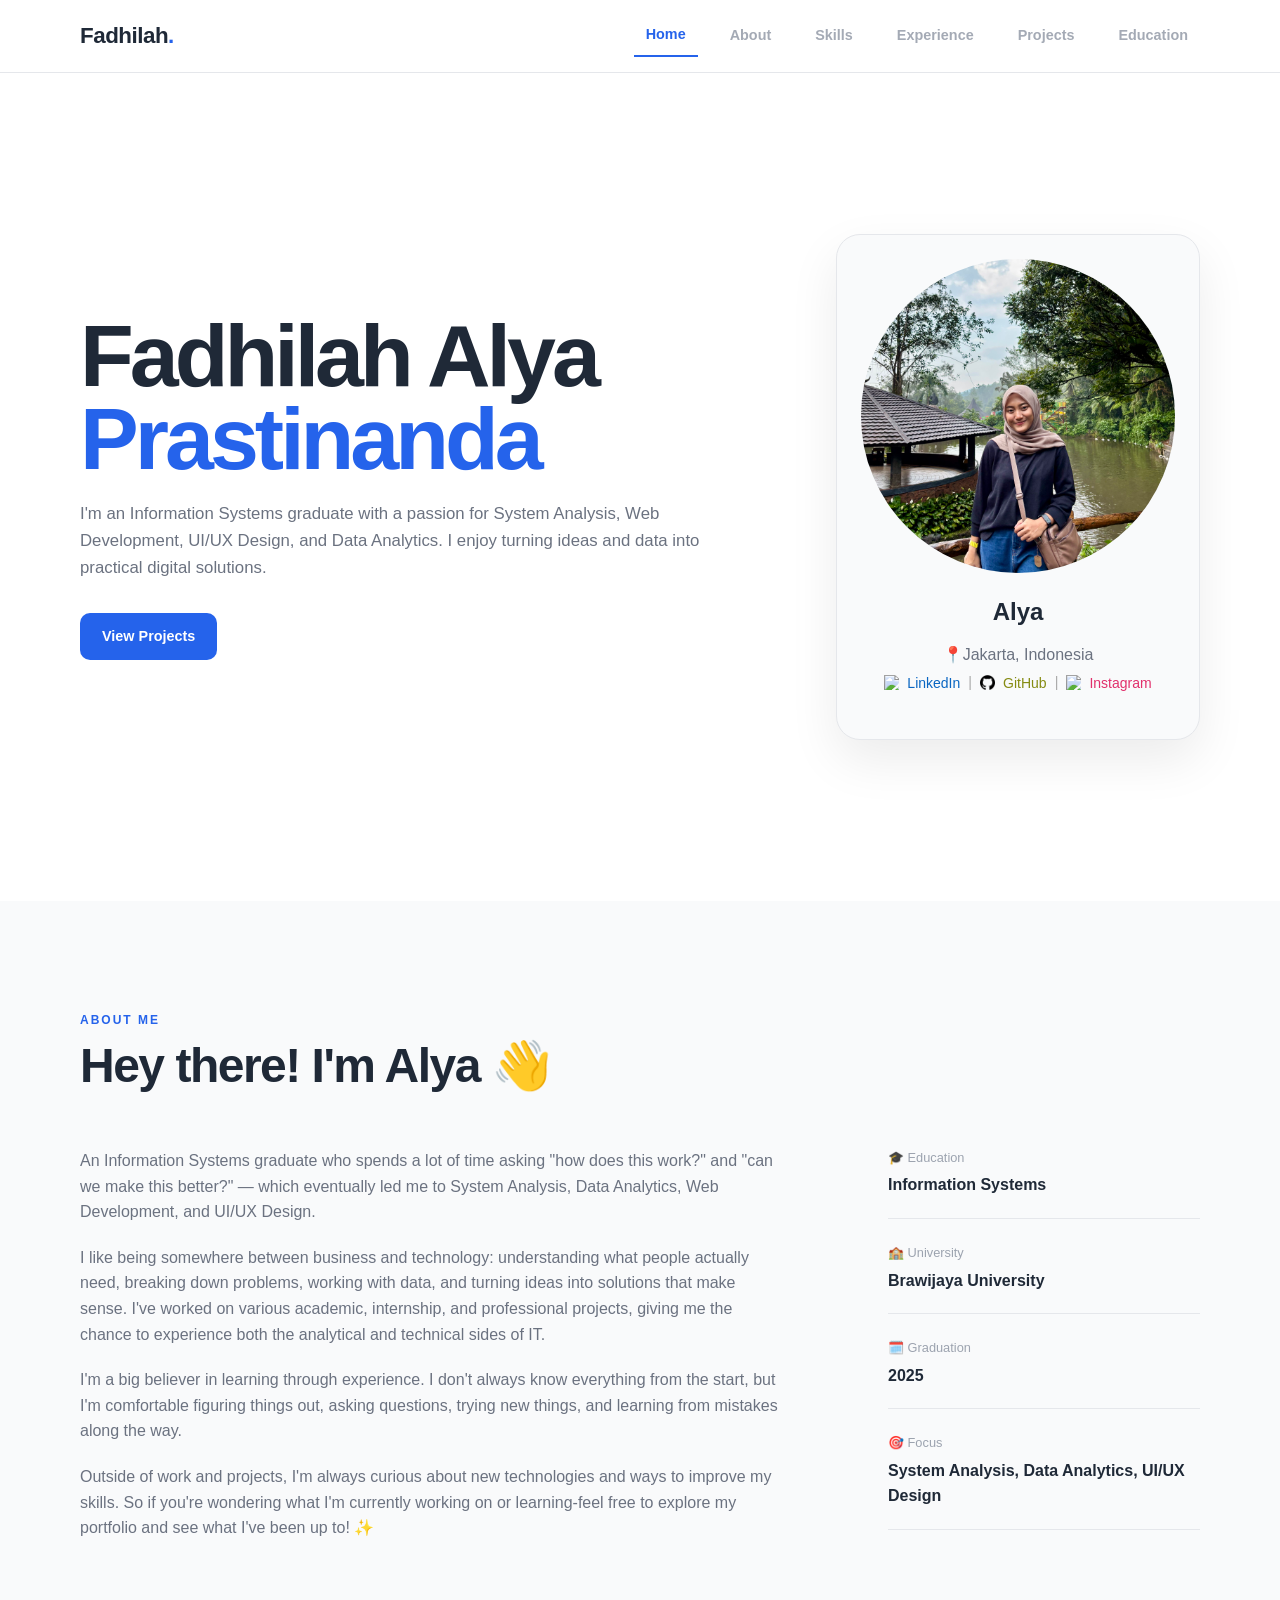
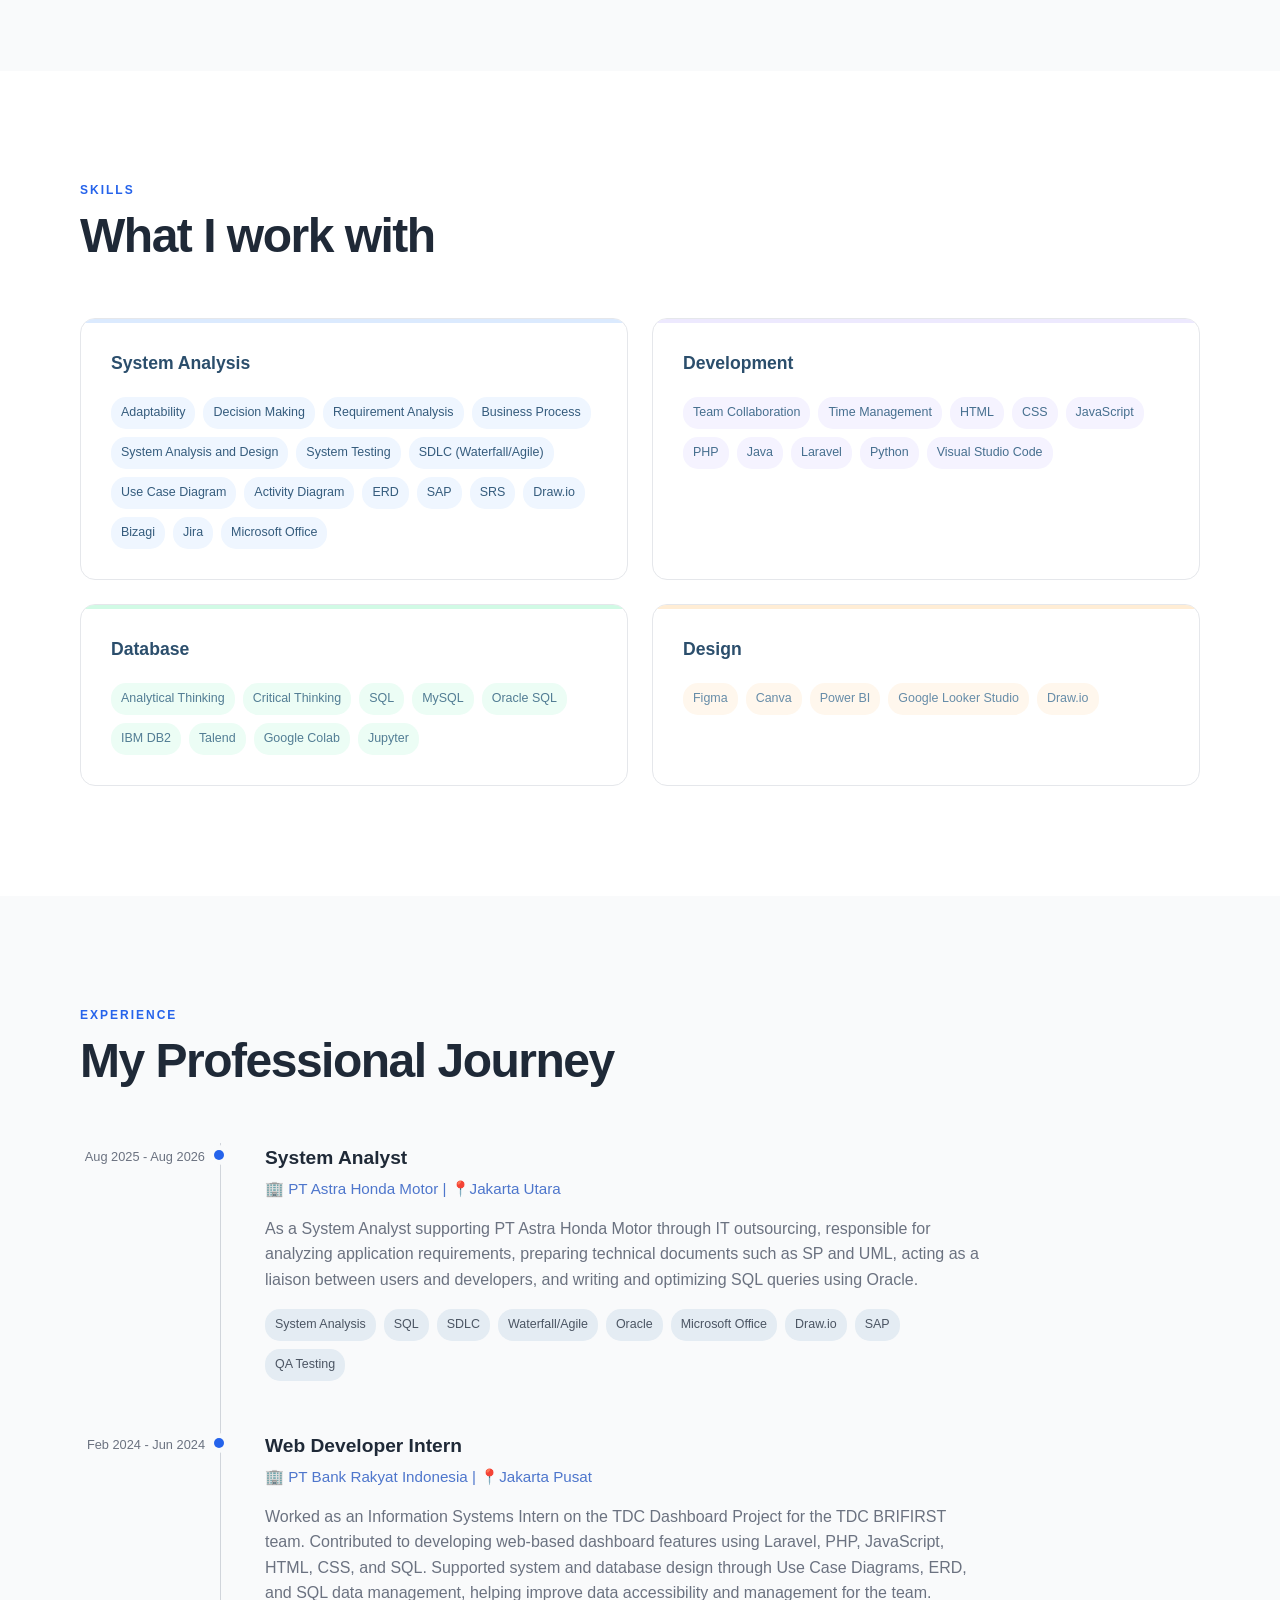
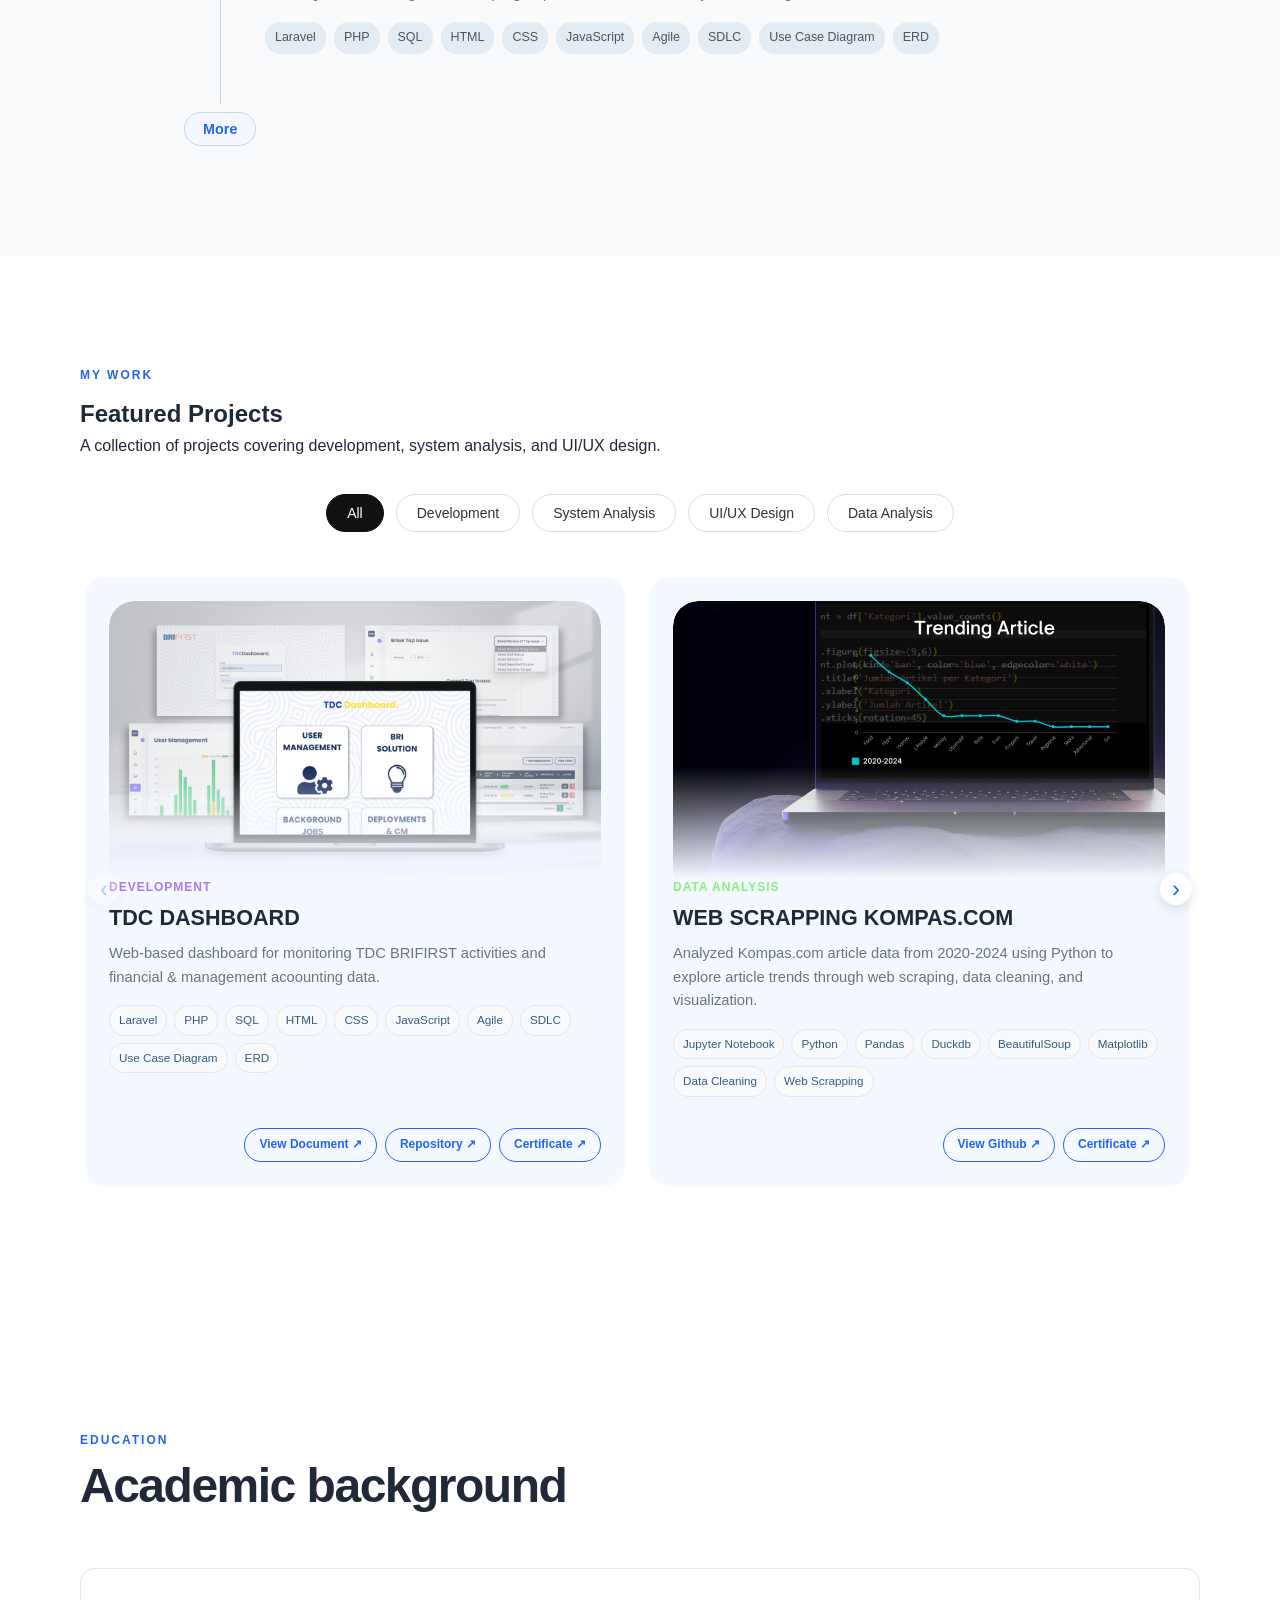
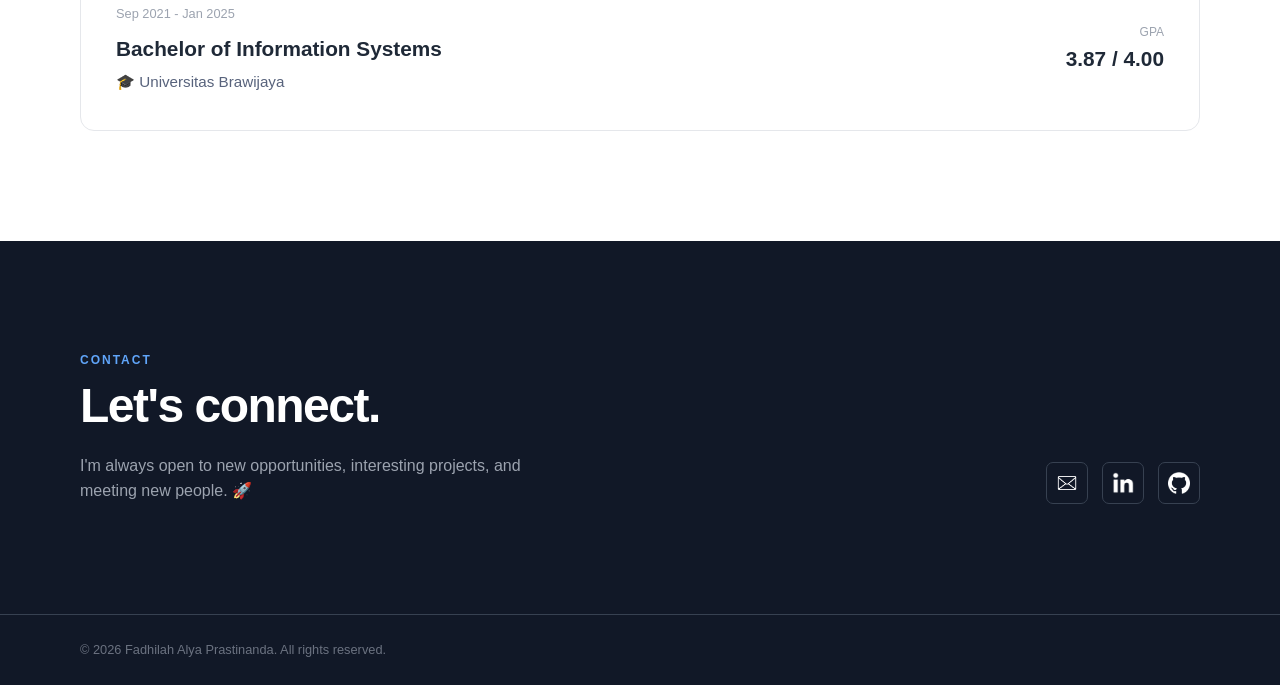
==== commit 518c070d: "update project card" ====
--- a/index.html
+++ b/index.html
@@ -458,20 +458,21 @@
 
                         <!-- Development -->
                         <div class="project-card" data-category="development">
-                            <!-- <div class="project-image">
-                            <span>Development</span>
-                        </div> -->
+
                             <div class="project-content">
+
+                                <div class="project-image">
+                                    <img src="assets/images/tdc.png" alt="TDC Dashboard">
+                                </div>
+
+
                                 <p class="project-category" data-category="development">
                                     DEVELOPMENT
                                 </p>
                                 <h3>TDC DASHBOARD</h3>
 
-                                <p>Web-based dashboard developed during an internship at PT Bank Rakyat Indonesia to
-                                    support
-                                    financial and management accounting data monitoring for the TDC BRIFIRST team within
-                                    the
-                                    Financial and Management Accounting Division.
+                                <p>Web-based dashboard for monitoring TDC BRIFIRST activities and
+                                    financial & management acoounting data.
                                 </p>
 
                                 <div class="project-tags">
@@ -508,101 +509,15 @@
                         </div>
 
 
-
-                        <!-- System Analysis -->
-                        <div class="project-card" data-category="system-analysis">
-                            <!-- <div class="project-image">
-                            <span>System Analysis</span>
-                        </div> -->
-
-                            <div class="project-content">
-                                <p class="project-category" data-category="system-analysis">
-                                    SYSTEM ANALYSIS
-                                </p>
-
-                                <h3>ESCAPADE</h3>
-
-                                <p>
-                                    Tourism platform system analysis project covering
-                                    business requirements, system requirements, user stories,
-                                    and system design documentation.
-                                </p>
-
-                                <div class="project-tags">
-                                    <span>BRD</span>
-                                    <span>SRS</span>
-                                    <span>UML</span>
-                                    <span>System Design</span>
-                                </div>
-
-                                <div class="project-links">
-                                    <a href="https://drive.google.com/file/d/15w1-strdh1e9hk86h_f4LsysBgJyuncQ/view?usp=sharing"
-                                        class="project-link" target="_blank">
-                                        View Document ↗
-                                    </a>
-
-                                    <!-- <a href="https://github.com/fadhilalpr24/dashboard_brifirst" class="project-link"
-                                    target="_blank">
-                                    View Github →
-                                </a> -->
-                                </div>
-
-                            </div>
-                        </div>
-
-
-                        <!-- UI/UX -->
-                        <div class="project-card" data-category="uiux">
-
-                            <!-- <div class="project-image">
-                            <img src="assets/images/laundry.png" alt="laundry">
-                        </div> -->
-
-                            <div class="project-content">
-                                <p class="project-category" data-category="uiux">
-                                    UI/UX DESIGN
-                                </p>
-
-                                <h3>LAUNDRY MOBILE APP</h3>
-
-                                <p>
-                                    A mobile laundry service application designed to improve communication between
-                                    customers
-                                    and laundry businesses and reduce miscommunication during transactions. Developed as
-                                    part of a national-level competition at Universitas Dinamika and selected as one of
-                                    the
-                                    Top 10 finalists.
-                                </p>
-
-                                <div class="project-tags">
-                                    <span>Figma</span>
-                                    <span>UI Design</span>
-                                    <span>UX Design</span>
-                                </div>
-
-
-                                <div class="project-links">
-
-                                    <a href="https://www.figma.com/proto/lNM78TuYIIO2zei9Duxp4w/Incredible-bismillah?node-id=40-3099&starting-point-node-id=40%3A3099&scaling=scale-down"
-                                        class="project-link" target="_blank" rel="noopener noreferrer">
-                                        View Demo ↗
-                                    </a>
-                                    <a href="https://drive.google.com/file/d/1g0VDrmTQu2LSjD3zzlmxNtV19mm1fzpB/view?usp=sharing"
-                                        class="project-link" target="_blank">
-                                        Certificate ↗
-                                    </a>
-                                </div>
-
-                            </div>
-                        </div>
-
                         <!-- Data -->
                         <div class="project-card" data-category="data">
-                            <!-- <div class="project-image">
-                            <span>UI/UX Design</span>
-                        </div> -->
 
                             <div class="project-content">
+
+                                <div class="project-image">
+                                    <img src="assets/images/scrapping.png" alt="scrapping">
+                                </div>
+
                                 <p class="project-category" data-category="data">
                                     DATA ANALYSIS
                                 </p>
@@ -610,13 +525,8 @@
                                 <h3>WEB SCRAPPING KOMPAS.COM</h3>
 
                                 <p>
-                                    Analyzed Kompas.com article data from 2020-2024 using Python as part of a
-                                    Dibimbing.id
-                                    bootcamp project. The project focused on web scraping, data cleaning, and
-                                    visualization
-                                    to identify the most common article categories and the year with the highest number
-                                    of
-                                    published articles.
+                                    Analyzed Kompas.com article data from 2020-2024 using Python to explore article
+                                    trends through web scraping, data cleaning, and visualization.
 
                                 </p>
 
@@ -648,23 +558,67 @@
                             </div>
                         </div>
 
+
+                        <!-- System Analysis -->
+                        <div class="project-card" data-category="system-analysis">
+
+                            <div class="project-content">
+
+                                <div class="project-image">
+                                    <img src="assets/images/escapade.png" alt="escapade">
+                                </div>
+
+
+                                <p class="project-category" data-category="system-analysis">
+                                    SYSTEM ANALYSIS
+                                </p>
+
+                                <h3>ESCAPADE</h3>
+
+                                <p>
+                                    Tourism platform system analysis project covering
+                                    business requirements, system requirements, user stories,
+                                    and system design documentation.
+                                </p>
+
+                                <div class="project-tags">
+                                    <span>BRD</span>
+                                    <span>SRS</span>
+                                    <span>UML</span>
+                                    <span>System Design</span>
+                                </div>
+
+                                <div class="project-links">
+                                    <a href="https://drive.google.com/file/d/15w1-strdh1e9hk86h_f4LsysBgJyuncQ/view?usp=sharing"
+                                        class="project-link" target="_blank">
+                                        View Document ↗
+                                    </a>
+                                </div>
+
+                            </div>
+                        </div>
+
+
+
                         <!-- UI/UX -->
                         <div class="project-card" data-category="uiux">
 
-                            <!-- <div class="project-image">
-                            <img src="assets/images/laundry.png" alt="laundry">
-                        </div> -->
-
                             <div class="project-content">
+
+                                <div class="project-image">
+                                    <img src="assets/images/livetix.png" alt="escapade">
+                                </div>
+
                                 <p class="project-category" data-category="uiux">
                                     UI/UX DESIGN
                                 </p>
 
-                                <h3>MENTORY</h3>
+                                <h3>LIVETIX</h3>
 
                                 <p>
-                                    Mentory is a service designed to connect mentors with students through a mobile
-                                    application, with a focus on technology and information-related learning.
+                                    LiveTix is a mobile intermediary platform designed to make it easier for users to
+                                    discover and enjoy concerts, festivals, and other events based on their interests.
+
 
                                 </p>
 
@@ -676,12 +630,8 @@
 
 
                                 <div class="project-links">
-                                    <!-- <a href="#"
-                                    class="project-link" target="_blank">
-                                    Certificate ↗
-                                </a> -->
-
-                                    <a href="https://www.figma.com/proto/l07UF0tRtUoucmetqIfSlW/Mentory---PUX-Kelompok-7?node-id=104-28&starting-point-node-id=105%3A906&scaling=scale-down&t=t2rqvGK3t5hEiqqU-1"
+
+                                    <a href="https://www.figma.com/proto/H6oGViRxxwIbecq8XgGhkf/livetix?type=design&node-id=68-1320&t=UoOklNlWi8w0r5Hy-1&scaling=scale-down&page-id=0%3A1"
                                         class="project-link" target="_blank" rel="noopener noreferrer">
                                         View Demo ↗
                                     </a>
@@ -693,21 +643,21 @@
                         <!-- UI/UX -->
                         <div class="project-card" data-category="uiux">
 
-                            <!-- <div class="project-image">
-                            <img src="assets/images/laundry.png" alt="laundry">
-                        </div> -->
-
                             <div class="project-content">
+
+                                <div class="project-image">
+                                    <img src="assets/images/mentory.png" alt="escapade">
+                                </div>
+
                                 <p class="project-category" data-category="uiux">
                                     UI/UX DESIGN
                                 </p>
 
-                                <h3>LIVETIX</h3>
+                                <h3>MENTORY</h3>
 
                                 <p>
-                                    LiveTix is a mobile intermediary platform designed to make it easier for users to
-                                    discover and enjoy concerts, festivals, and other events based on their interests.
-
+                                    Mentory is a service designed to connect mentors with students through a mobile
+                                    application, with a focus on technology and information-related learning.
 
                                 </p>
 
@@ -719,14 +669,55 @@
 
 
                                 <div class="project-links">
-                                    <!-- <a href="#"
-                                    class="project-link" target="_blank">
-                                    Certificate ↗
-                                </a> -->
-
-                                    <a href="https://www.figma.com/proto/H6oGViRxxwIbecq8XgGhkf/livetix?type=design&node-id=68-1320&t=UoOklNlWi8w0r5Hy-1&scaling=scale-down&page-id=0%3A1"
+                                    <a href="https://www.figma.com/proto/l07UF0tRtUoucmetqIfSlW/Mentory---PUX-Kelompok-7?node-id=104-28&starting-point-node-id=105%3A906&scaling=scale-down&t=t2rqvGK3t5hEiqqU-1"
                                         class="project-link" target="_blank" rel="noopener noreferrer">
                                         View Demo ↗
+                                    </a>
+                                </div>
+
+                            </div>
+                        </div>
+
+                        <!-- UI/UX -->
+                        <div class="project-card" data-category="uiux">
+
+                            <div class="project-content">
+
+                                <div class="project-image">
+                                    <img src="assets/images/laundry.png" alt="escapade">
+                                </div>
+
+                                <p class="project-category" data-category="uiux">
+                                    UI/UX DESIGN
+                                </p>
+
+                                <h3>LAUNDRY MOBILE APP</h3>
+
+                                <p>
+                                    A mobile laundry service application designed to improve communication between
+                                    customers
+                                    and laundry businesses and reduce miscommunication during transactions. Developed as
+                                    part of a national-level competition at Universitas Dinamika and selected as one of
+                                    the
+                                    Top 10 finalists.
+                                </p>
+
+                                <div class="project-tags">
+                                    <span>Figma</span>
+                                    <span>UI Design</span>
+                                    <span>UX Design</span>
+                                </div>
+
+
+                                <div class="project-links">
+
+                                    <a href="https://www.figma.com/proto/lNM78TuYIIO2zei9Duxp4w/Incredible-bismillah?node-id=40-3099&starting-point-node-id=40%3A3099&scaling=scale-down"
+                                        class="project-link" target="_blank" rel="noopener noreferrer">
+                                        View Demo ↗
+                                    </a>
+                                    <a href="https://drive.google.com/file/d/1g0VDrmTQu2LSjD3zzlmxNtV19mm1fzpB/view?usp=sharing"
+                                        class="project-link" target="_blank">
+                                        Certificate ↗
                                     </a>
                                 </div>
 
--- a/css/style.css
+++ b/css/style.css
@@ -597,11 +597,20 @@
    PROJECTS
 ========================= */
 
+/* =========================
+   PROJECT SLIDER
+========================= */
+
+.projects-slider {
+    position: relative;
+    width: 100%;
+}
+
 .projects-grid {
     display: flex;
+    gap: 24px;
     overflow-x: auto;
     overflow-y: hidden;
-    gap: 24px;
     padding: 10px 5px 25px;
     scroll-behavior: smooth;
     scrollbar-width: none;
@@ -612,34 +621,15 @@
     display: none;
 }
 
-/* Scroll buttons */
-.projects-slider {
-    position: relative;
-    width: 100%;
-}
-
-.projects-grid {
-    display: flex;
-    gap: 24px;
-    overflow-x: auto;
-    overflow-y: hidden;
-    padding: 10px 5px 25px;
-
-    scroll-behavior: smooth;
-    scrollbar-width: none;
-}
-
-.projects-grid::-webkit-scrollbar {
-    display: none;
-}
-
-
-/* Small scroll arrows */
+
+/* =========================
+   SCROLL BUTTONS
+========================= */
+
 .scroll-btn {
     position: absolute;
     top: 50%;
     transform: translateY(-50%);
-
     z-index: 10;
 
     width: 32px;
@@ -679,21 +669,29 @@
     right: 8px;
 }
 
+
+/* =========================
+   PROJECT CARD
+========================= */
+
 .project-card {
     flex: 0 0 540px;
-    min-height: 400px;
-    /* border: 1px solid #e5e7eb; */
+    min-height: 520px;
+
     border-radius: 20px;
     background: #f4f9ff;
+
+    overflow: hidden;
+
     transition:
-        opacity 0.35s ease,
-        transform 0.35s ease;
+        transform 0.35s ease,
+        box-shadow 0.35s ease,
+        opacity 0.35s ease;
 }
 
 .project-card:hover {
-    transform: scale(1.02);
-    box-shadow:
-        0 15px 35px rgba(0, 0, 0, 0.08);
+    transform: translateY(-4px);
+    box-shadow: 0 15px 35px rgba(0, 0, 0, 0.08);
 }
 
 .project-card.hidden {
@@ -702,126 +700,209 @@
     pointer-events: none;
 }
 
-/* Project Content */
+
+/* =========================
+   PROJECT CONTENT
+========================= */
 
 .project-content {
     display: flex;
     flex-direction: column;
+
     height: 100%;
-    min-height: 390px;
-    padding: 28px;
-}
-
-.project-content h3 {
-    margin-bottom: 14px;
-    font-size: 1.4rem;
-}
-
-.project-content p {
-    margin-bottom: 20px;
-    color: #6b7280;
-}
-
-/* Project Tags */
-
-.project-tags {
-    display: flex;
-    flex-wrap: wrap;
-    gap: 8px;
-    
-}
-
-.project-tags span {
-    padding: 5px 10px;
-    border-radius: 15px;
-    background: #f8fafc;
-    color: #355C7D;
-    font-size: 0.78rem;
-    border: 1px solid #e7e7e7; 
-}
-
-/* Project Links */
-
-.project-links {
-    display: flex;
-    justify-content: flex-end;
-    gap: 8px;
-    margin-top: auto;
-    padding-top: 25px;
-}
-
-.project-link {
-    display: inline-block;
-    padding: 6px 15px;
-    border: 1px solid #2563eb;
-    border-radius: 20px;
-    color: #2563eb;
-    text-decoration: none;
-    font-size: 13px;
-    font-weight: 600;
-}
-
-.project-link:hover {
-    background-color: #2563eb;
-    color: #fff;
-}
-
-
-/* =========================
-   PROJECT IMAGE
+    min-height: 520px;
+
+    padding: 24px;
+}
+
+
+/* =========================
+   PROJECT IMAGE / PREVIEW
 ========================= */
 
 .project-image {
-    width: 100%;
-    aspect-ratio: 16 / 9;
-    margin-bottom: 25px;
-    display: flex;
-    align-items: center;
-    justify-content: center;
-    border-radius: 10px;
+    position: relative;
     overflow: hidden;
-    background: #f3f4f6;
-    color: #9ca3af;
-    font-size: 0.8rem;
+    border-radius: 25px 25px 0 0;
 }
 
 .project-image img {
     width: 100%;
     height: 100%;
-    object-fit: cover;
+    border-radius: 25px 25px 0 0;
+    object-fit: contain;
     display: block;
-}
-
-
-/* =========================
-   PROJECT CARD COLORS
-========================= */
+    transition: transform 0.3s ease;
+    -webkit-mask-image: linear-gradient(
+        to bottom,
+        black 60%,
+        transparent 100%
+    );
+    mask-image: linear-gradient(
+        to bottom,
+        black 60%,
+        transparent 100%
+    );
+}
+
+.project-card:hover .project-image img {
+    transform: scale(1.02);
+}
+
+
+/* =========================
+   PROJECT CATEGORY
+========================= */
+
+.project-category {
+    width: fit-content;
+    margin: 0 0 8px 0;
+    font-size: 0.72rem;
+    font-weight: 700;
+    letter-spacing: 0.08em;
+}
+
+
+/* Category colors */
+
 .project-category[data-category="uiux"] {
-    width: fit-content;
-    margin: 0 0 20px 0;
     color: #eb9c25;
-    border-radius: 20px; 
 }
 
 .project-category[data-category="data"] {
-    width: fit-content;
-    margin: 0 0 20px 0;
     color: #3ceb25;
+}
+
+.project-category[data-category="development"] {
+    color: #7725eb;
+}
+
+.project-category[data-category="system-analysis"] {
+    color: #2599eb;
+}
+
+
+/* =========================
+   PROJECT TITLE
+========================= */
+
+.project-content h3 {
+    margin: 0 0 10px;
+
+    font-size: 1.35rem;
+    line-height: 1.25;
+}
+
+
+/* =========================
+   PROJECT DESCRIPTION
+========================= */
+
+.project-content>p:not(.project-category) {
+    margin: 0 0 16px;
+
+    color: #6b7280;
+
+    font-size: 0.92rem;
+    line-height: 1.6;
+
+    max-width: 95%;
+}
+
+
+/* =========================
+   PROJECT TAGS
+========================= */
+
+.project-tags {
+    display: flex;
+    flex-wrap: wrap;
+    gap: 7px;
+}
+
+.project-tags span {
+    padding: 5px 9px;
+
+    border-radius: 15px;
+
+    background: #f8fafc;
+    color: #355c7d;
+
+    font-size: 0.73rem;
+
+    border: 1px solid #e7e7e7;
+}
+
+
+/* =========================
+   PROJECT LINKS
+========================= */
+
+.project-links {
+    display: flex;
+    justify-content: flex-end;
+    gap: 8px;
+
+    margin-top: auto;
+    padding-top: 22px;
+}
+
+.project-link {
+    display: inline-block;
+
+    padding: 6px 14px;
+
+    border: 1px solid #2563eb;
     border-radius: 20px;
-}
-
-.project-category[data-category="development"] {
-    width: fit-content;
-    margin: 0 0 20px 0;
-    color: #7725eb;
-    border-radius: 20px;
-}
-
-.project-category[data-category="system-analysis"] {
-    width: fit-content;
-    margin: 0 0 20px 0;
-    color: #2599eb;
-    border-radius: 20px;
+
+    color: #2563eb;
+
+    text-decoration: none;
+
+    font-size: 12px;
+    font-weight: 600;
+
+    transition: all 0.25s ease;
+}
+
+.project-link:hover {
+    background-color: #2563eb;
+    color: #ffffff;
+}
+
+
+/* =========================
+   RESPONSIVE
+========================= */
+
+@media (max-width: 768px) {
+
+    .project-card {
+        flex: 0 0 85vw;
+        min-height: 500px;
+    }
+
+    .project-content {
+        min-height: 500px;
+        padding: 20px;
+    }
+
+    .project-image {
+        height: 155px;
+    }
+
+}
+
+@media (max-width: 480px) {
+
+    .project-card {
+        flex: 0 0 88vw;
+    }
+
+    .project-image {
+        height: 140px;
+    }
+
 }
 
 
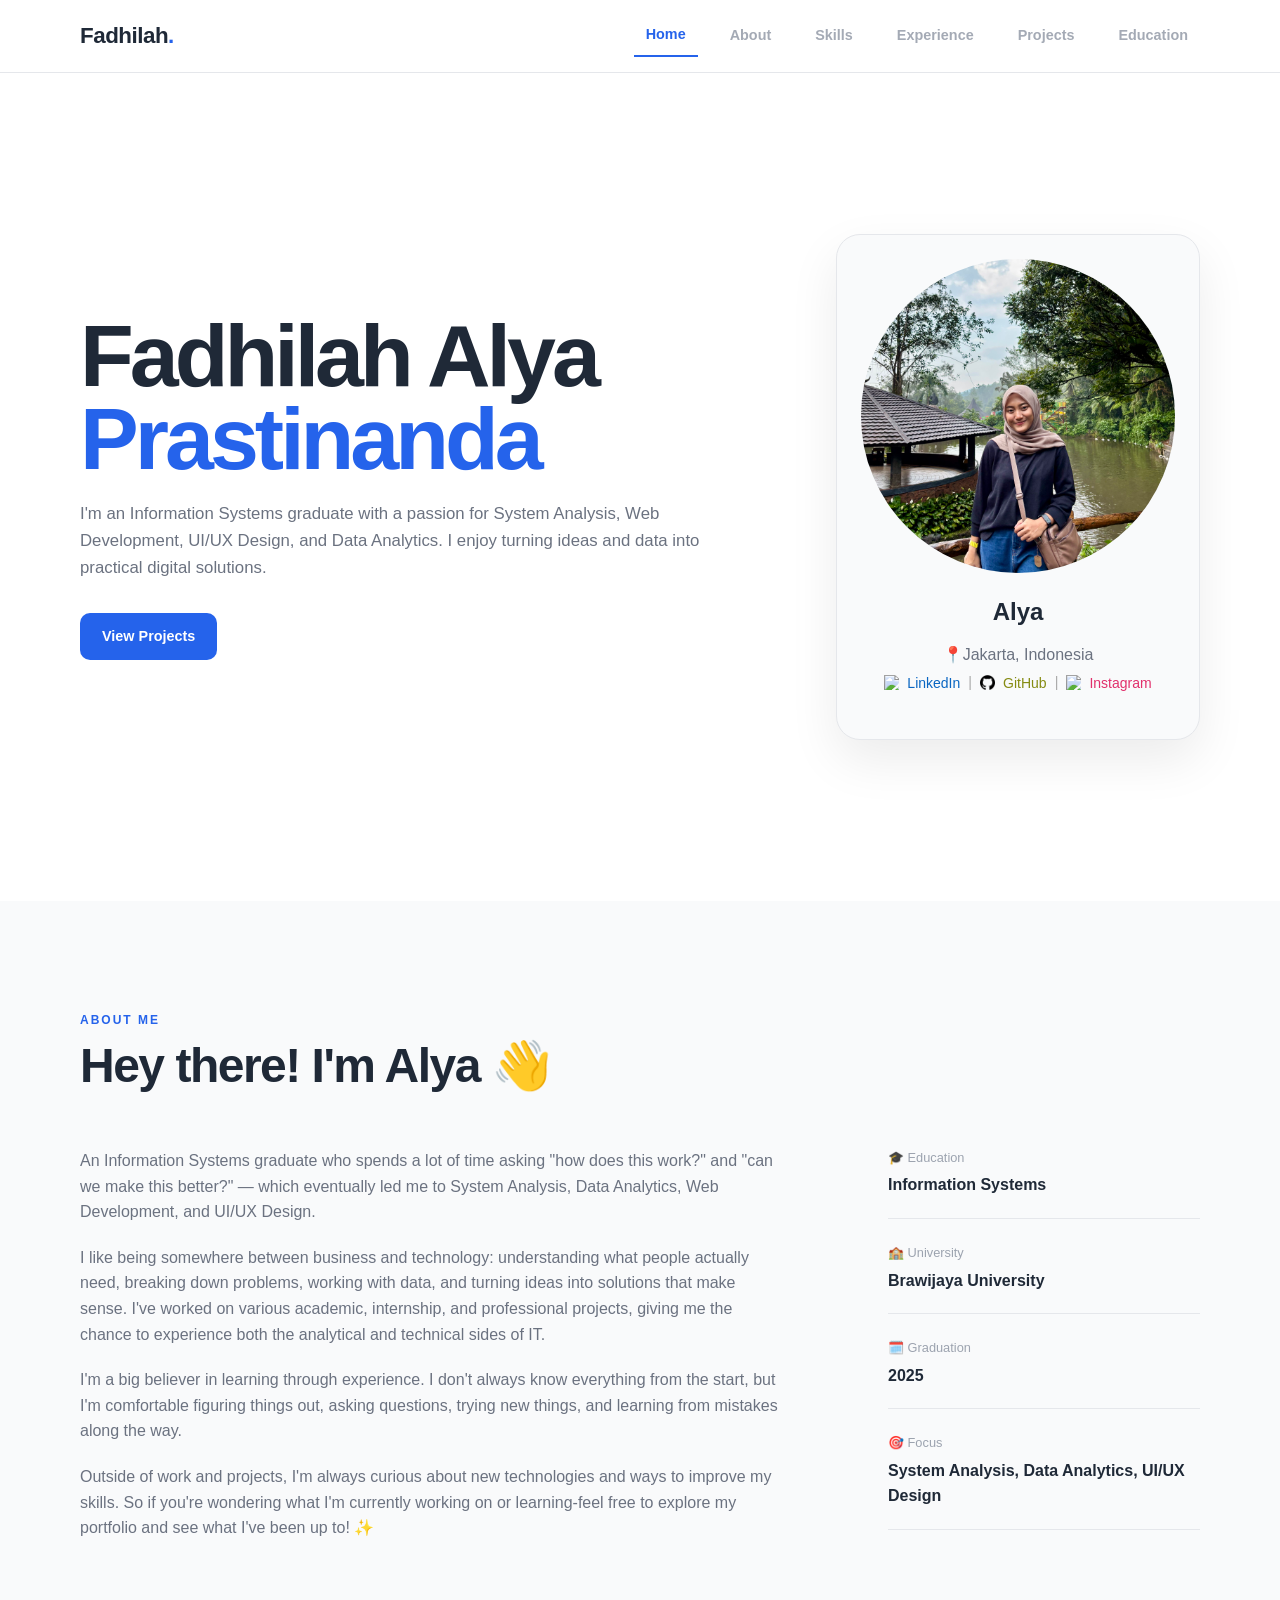
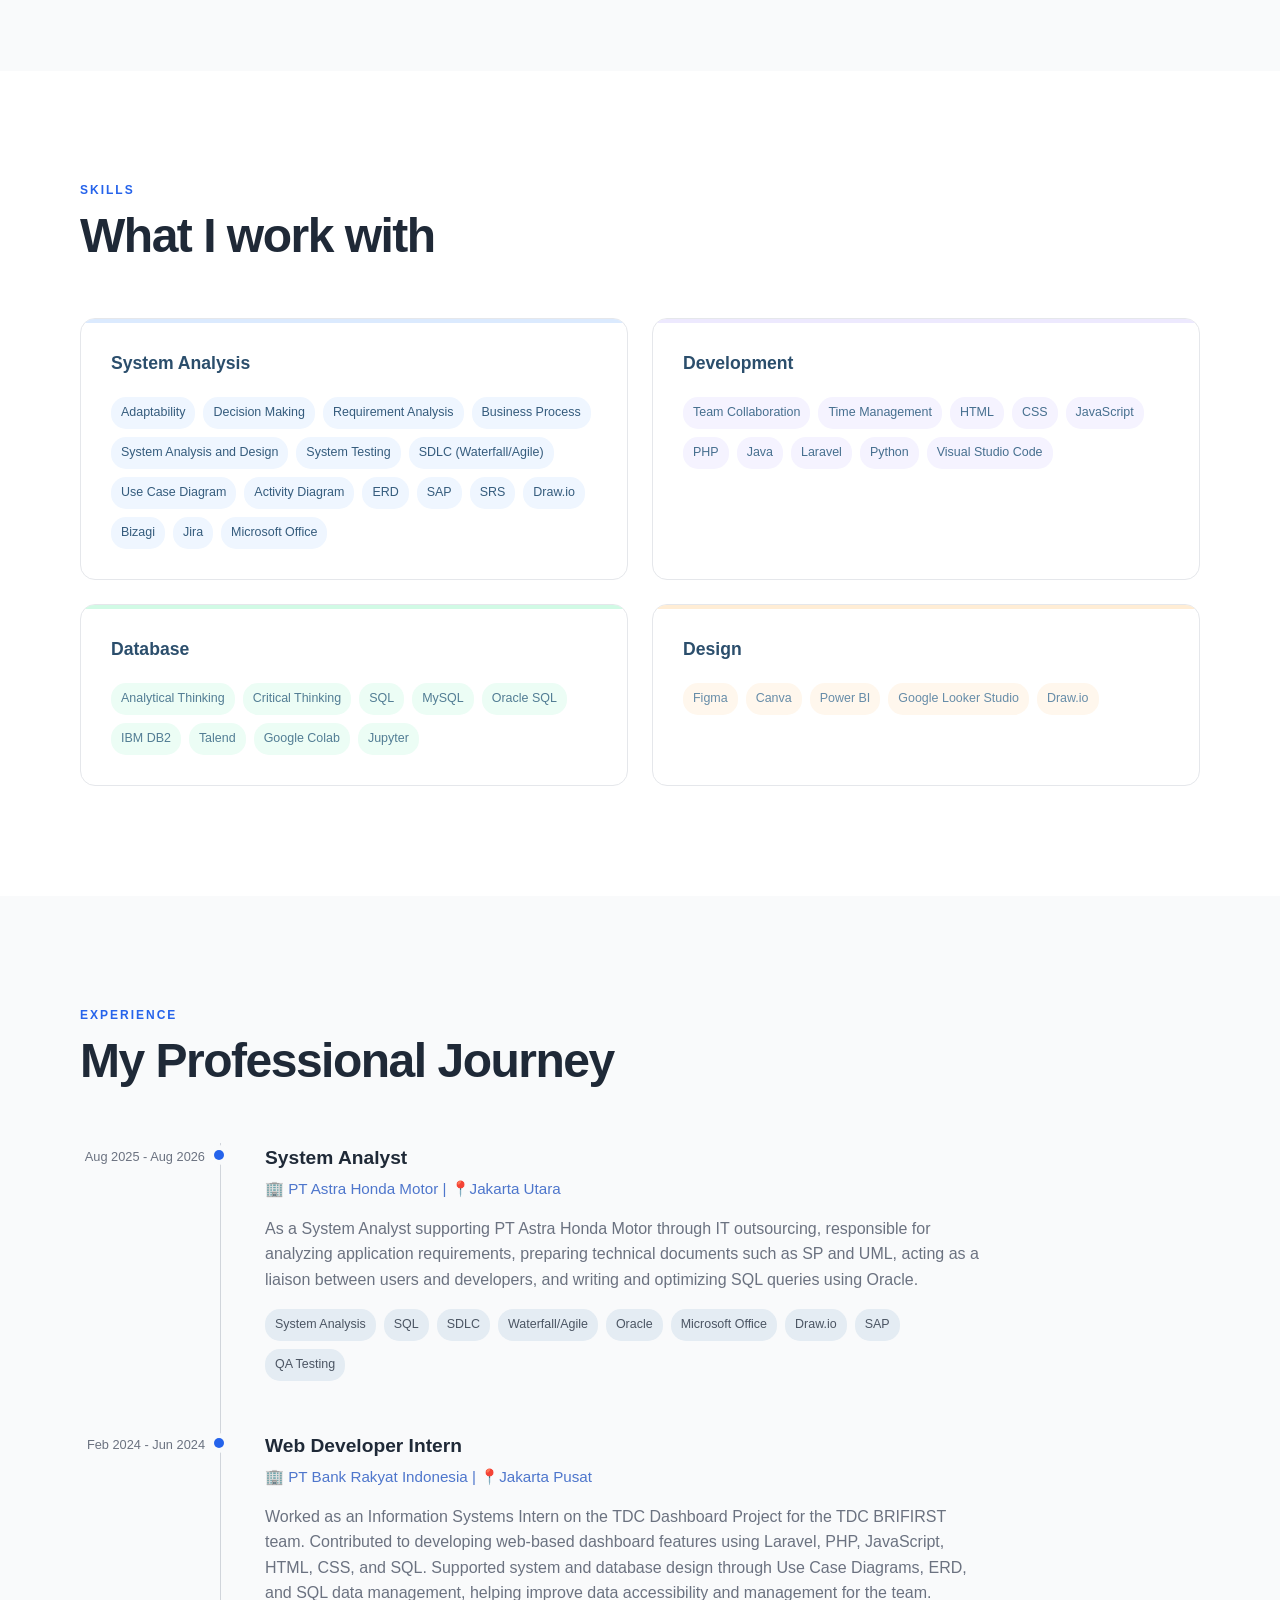
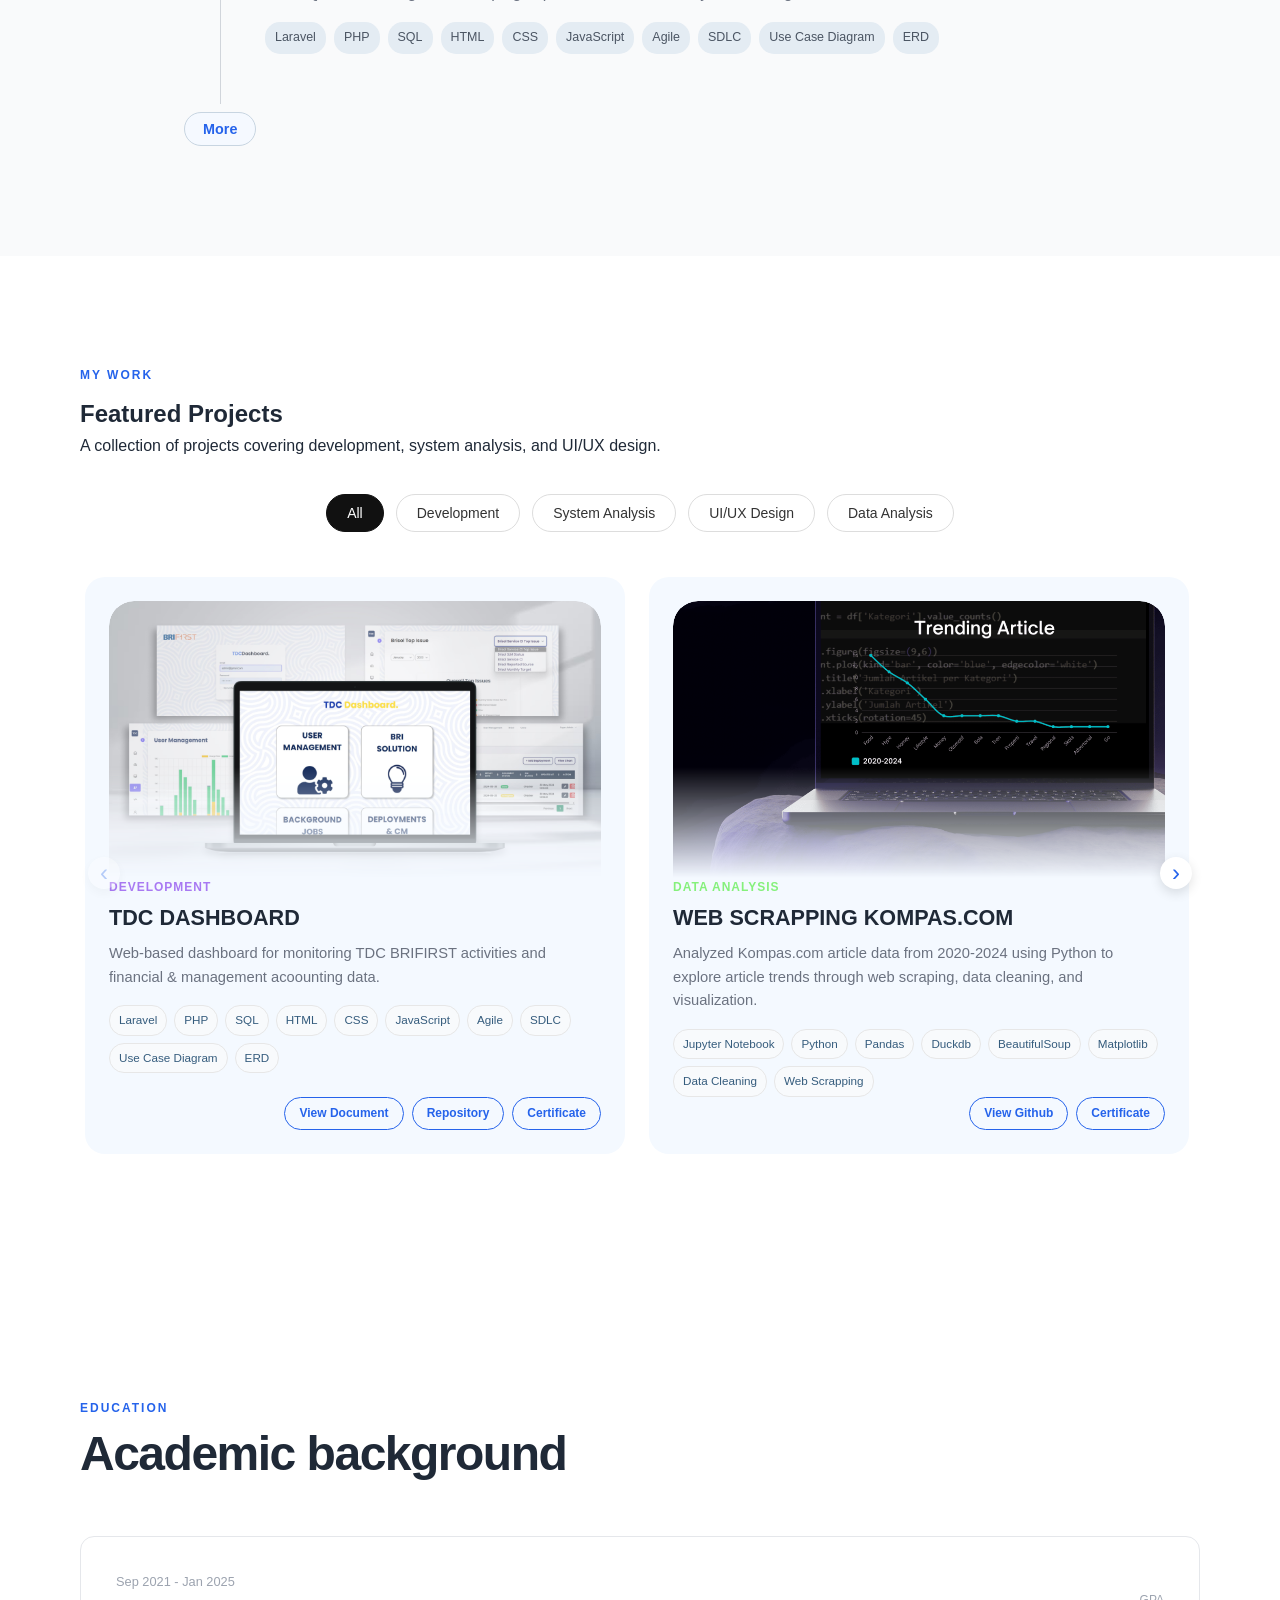
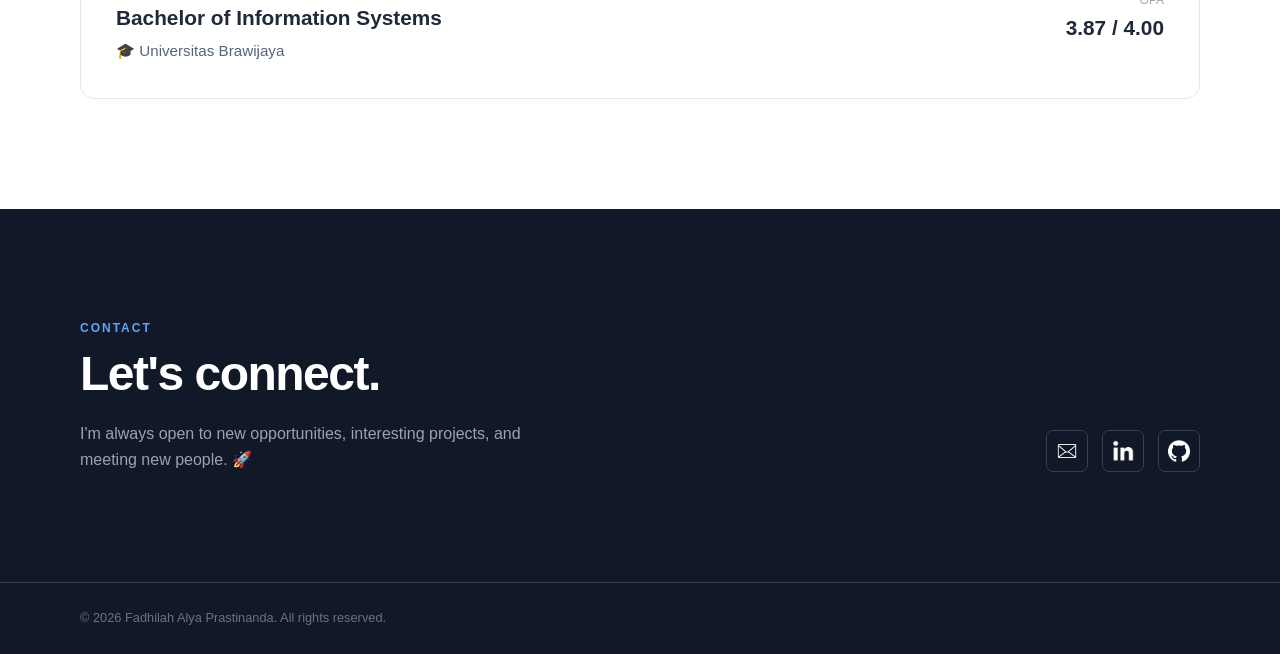
==== commit cfed51b2: "update project card img" ====
--- a/index.html
+++ b/index.html
@@ -5,7 +5,7 @@
     <meta charset="UTF-8">
     <meta name="viewport" content="width=device-width, initial-scale=1.0">
     <meta name="description" content="Fadhilah Alya Prastinanda - System Analyst Portfolio">
-    <title>Fadhilah Alya Prastinanda | System Analyst</title>
+    <title>Fadhilah Alya Prastinanda</title>
     <link rel="stylesheet" href="css/style.css">
 </head>
 
@@ -462,7 +462,7 @@
                             <div class="project-content">
 
                                 <div class="project-image">
-                                    <img src="assets/images/tdc.png" alt="TDC Dashboard">
+                                    <img src="assets/images/tdc.jpg" alt="TDC Dashboard">
                                 </div>
 
 
@@ -491,16 +491,16 @@
                                 <div class="project-links">
                                     <a href="https://drive.google.com/file/d/1sFbezyhj0JxYI9TUnlEROBoibQ_0fAYO/view?usp=sharing"
                                         class="project-link" target="_blank">
-                                        View Document ↗
+                                        View Document
                                     </a>
 
                                     <a href="https://github.com/fadhilalpr24/dashboard_brifirst" class="project-link"
                                         target="_blank">
-                                        Repository ↗
+                                        Repository
                                     </a>
                                     <a href="https://drive.google.com/file/d/1JDRHrOMrpyfXaCxSPbDBIClA7gKBFx8R/view?usp=sharing"
                                         class="project-link" target="_blank">
-                                        Certificate ↗
+                                        Certificate
                                     </a>
                                 </div>
 
@@ -545,11 +545,11 @@
                                 <div class="project-links">
                                     <a href="https://github.com/fadhilalpr24/web_scraping_kompas" class="project-link"
                                         target="_blank">
-                                        View Github ↗
+                                        View Github
                                     </a>
                                     <a href="https://drive.google.com/file/d/1Vis0rEyRhQQ7fUFkH5Zy-Ja1YY5Iw_G8/view?usp=sharing"
                                         class="project-link" target="_blank">
-                                        Certificate ↗
+                                        Certificate
                                     </a>
 
 
@@ -591,7 +591,7 @@
                                 <div class="project-links">
                                     <a href="https://drive.google.com/file/d/15w1-strdh1e9hk86h_f4LsysBgJyuncQ/view?usp=sharing"
                                         class="project-link" target="_blank">
-                                        View Document ↗
+                                        View Document
                                     </a>
                                 </div>
 
@@ -606,7 +606,7 @@
                             <div class="project-content">
 
                                 <div class="project-image">
-                                    <img src="assets/images/livetix.png" alt="escapade">
+                                    <img src="assets/images/livetix.jpg" alt="escapade">
                                 </div>
 
                                 <p class="project-category" data-category="uiux">
@@ -633,7 +633,7 @@
 
                                     <a href="https://www.figma.com/proto/H6oGViRxxwIbecq8XgGhkf/livetix?type=design&node-id=68-1320&t=UoOklNlWi8w0r5Hy-1&scaling=scale-down&page-id=0%3A1"
                                         class="project-link" target="_blank" rel="noopener noreferrer">
-                                        View Demo ↗
+                                        View Demo
                                     </a>
                                 </div>
 
@@ -646,7 +646,7 @@
                             <div class="project-content">
 
                                 <div class="project-image">
-                                    <img src="assets/images/mentory.png" alt="escapade">
+                                    <img src="assets/images/mentory.jpg" alt="escapade">
                                 </div>
 
                                 <p class="project-category" data-category="uiux">
@@ -665,13 +665,14 @@
                                     <span>Figma</span>
                                     <span>UI Design</span>
                                     <span>UX Design</span>
+                                    <span>User Acceptance Testing</span>
                                 </div>
 
 
                                 <div class="project-links">
                                     <a href="https://www.figma.com/proto/l07UF0tRtUoucmetqIfSlW/Mentory---PUX-Kelompok-7?node-id=104-28&starting-point-node-id=105%3A906&scaling=scale-down&t=t2rqvGK3t5hEiqqU-1"
                                         class="project-link" target="_blank" rel="noopener noreferrer">
-                                        View Demo ↗
+                                        View Demo
                                     </a>
                                 </div>
 
@@ -694,18 +695,16 @@
                                 <h3>LAUNDRY MOBILE APP</h3>
 
                                 <p>
-                                    A mobile laundry service application designed to improve communication between
-                                    customers
-                                    and laundry businesses and reduce miscommunication during transactions. Developed as
-                                    part of a national-level competition at Universitas Dinamika and selected as one of
-                                    the
-                                    Top 10 finalists.
+                                    A mobile laundry service application designed to improve customer-business
+                                    communication. Developed for a national competition at Universitas Dinamika and
+                                    selected as a Top 10 finalist.
                                 </p>
 
                                 <div class="project-tags">
                                     <span>Figma</span>
                                     <span>UI Design</span>
                                     <span>UX Design</span>
+                                    <span>User Acceptance Testing</span>
                                 </div>
 
 
@@ -713,11 +712,11 @@
 
                                     <a href="https://www.figma.com/proto/lNM78TuYIIO2zei9Duxp4w/Incredible-bismillah?node-id=40-3099&starting-point-node-id=40%3A3099&scaling=scale-down"
                                         class="project-link" target="_blank" rel="noopener noreferrer">
-                                        View Demo ↗
+                                        View Demo
                                     </a>
                                     <a href="https://drive.google.com/file/d/1g0VDrmTQu2LSjD3zzlmxNtV19mm1fzpB/view?usp=sharing"
                                         class="project-link" target="_blank">
-                                        Certificate ↗
+                                        Certificate
                                     </a>
                                 </div>
 
--- a/css/style.css
+++ b/css/style.css
@@ -844,7 +844,7 @@
     gap: 8px;
 
     margin-top: auto;
-    padding-top: 22px;
+    /* padding-top: 22px; */
 }
 
 .project-link {
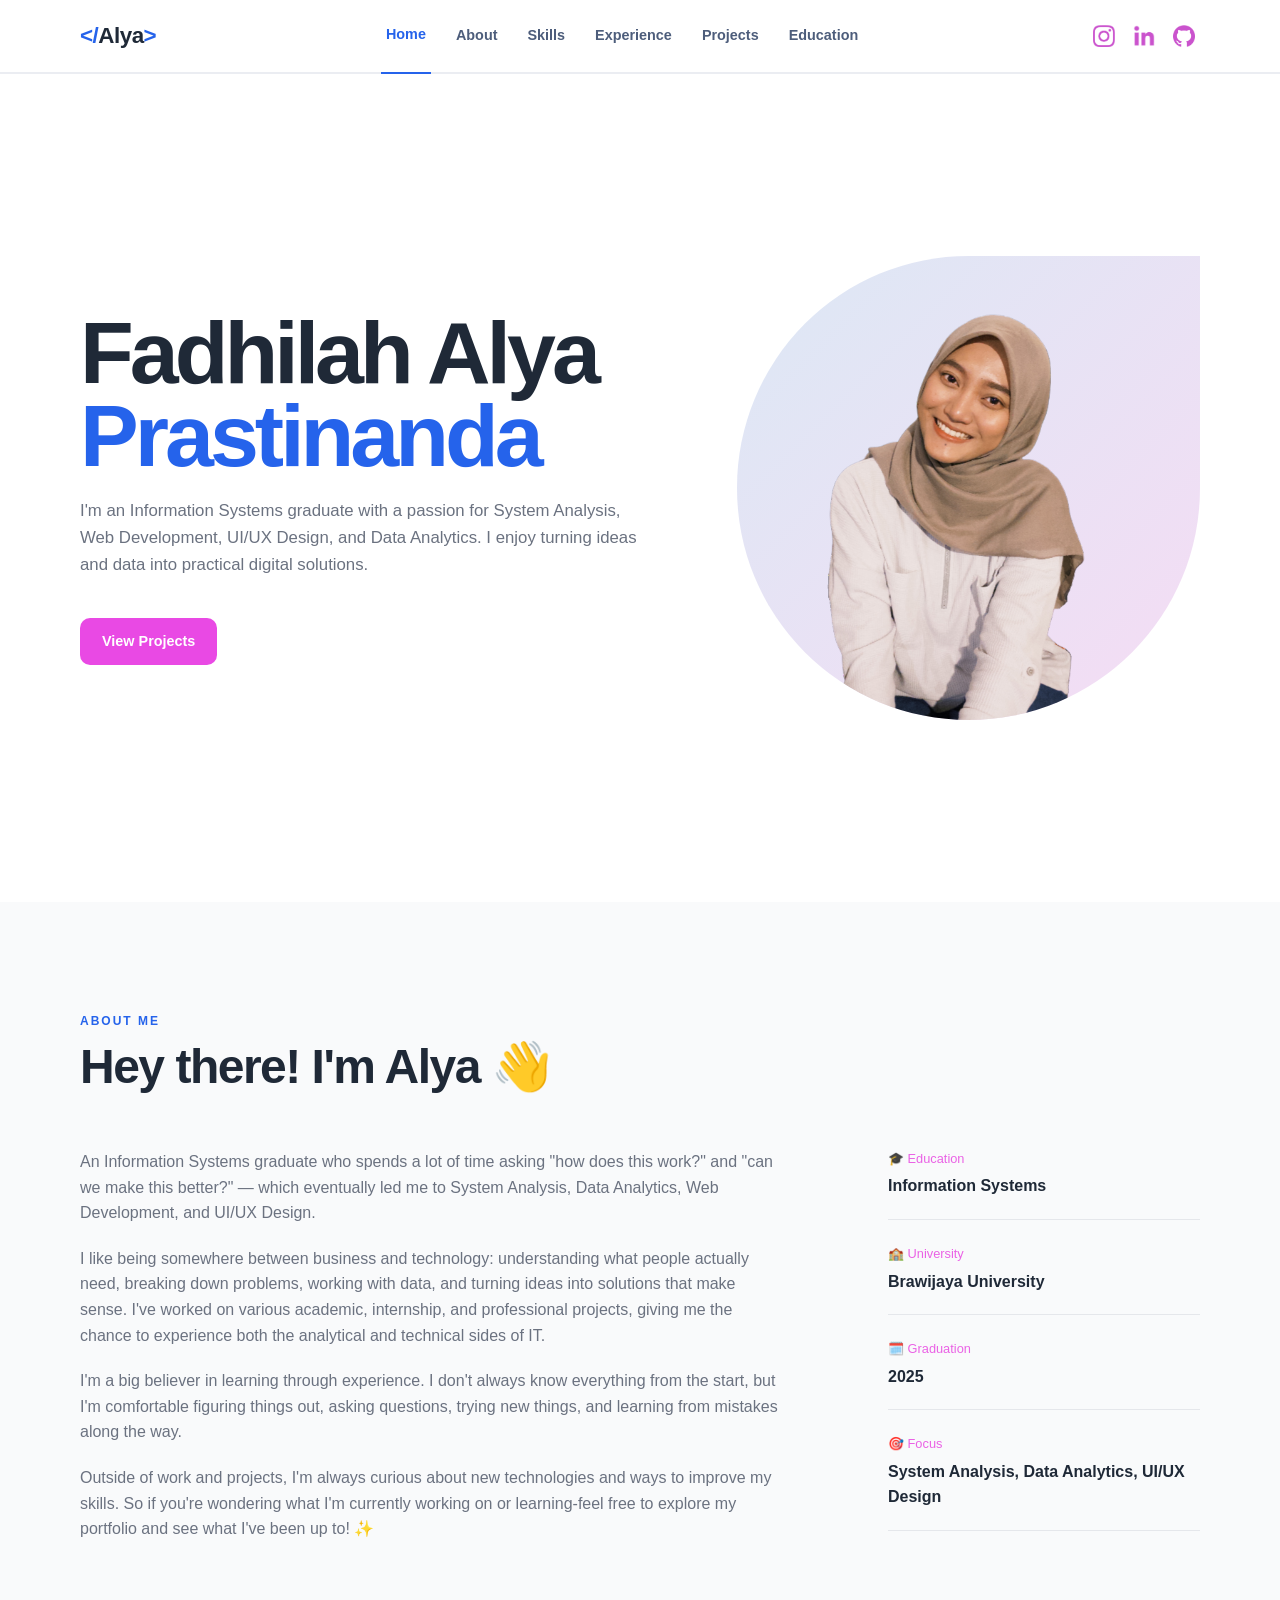
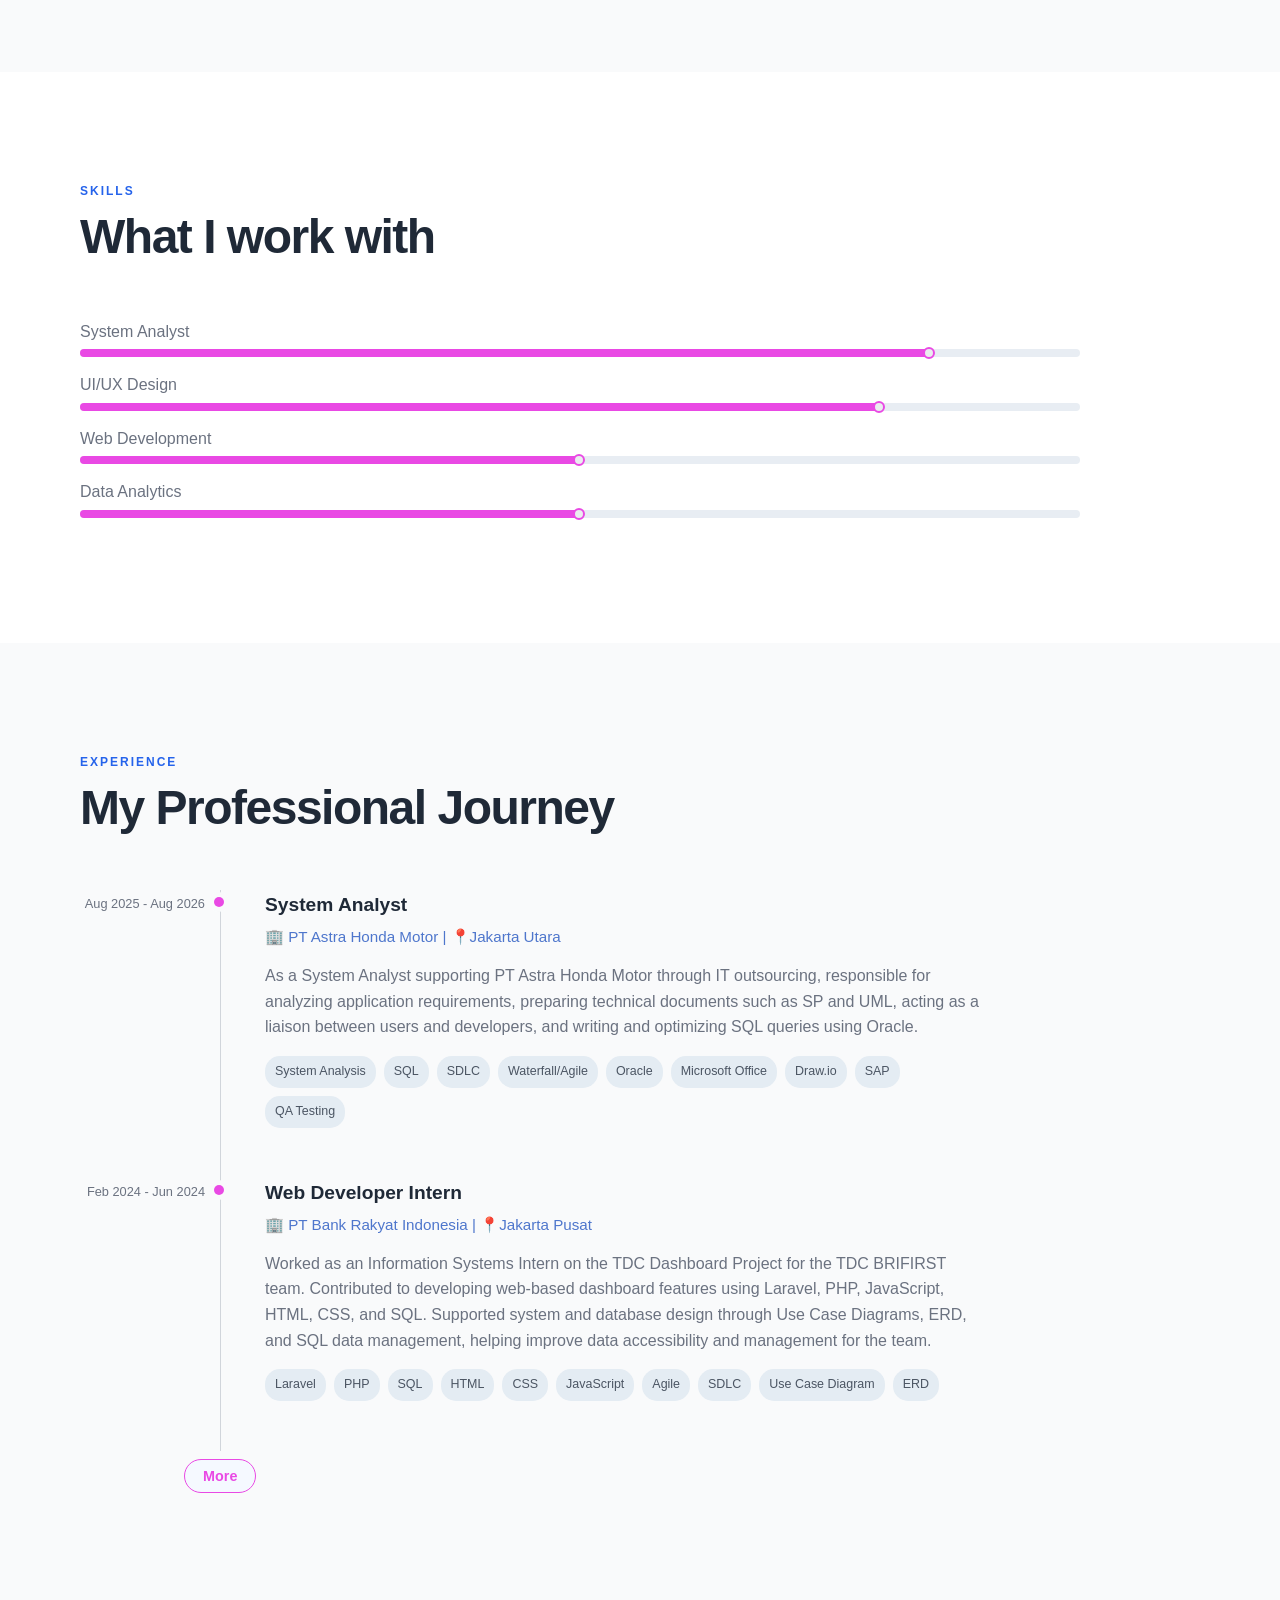
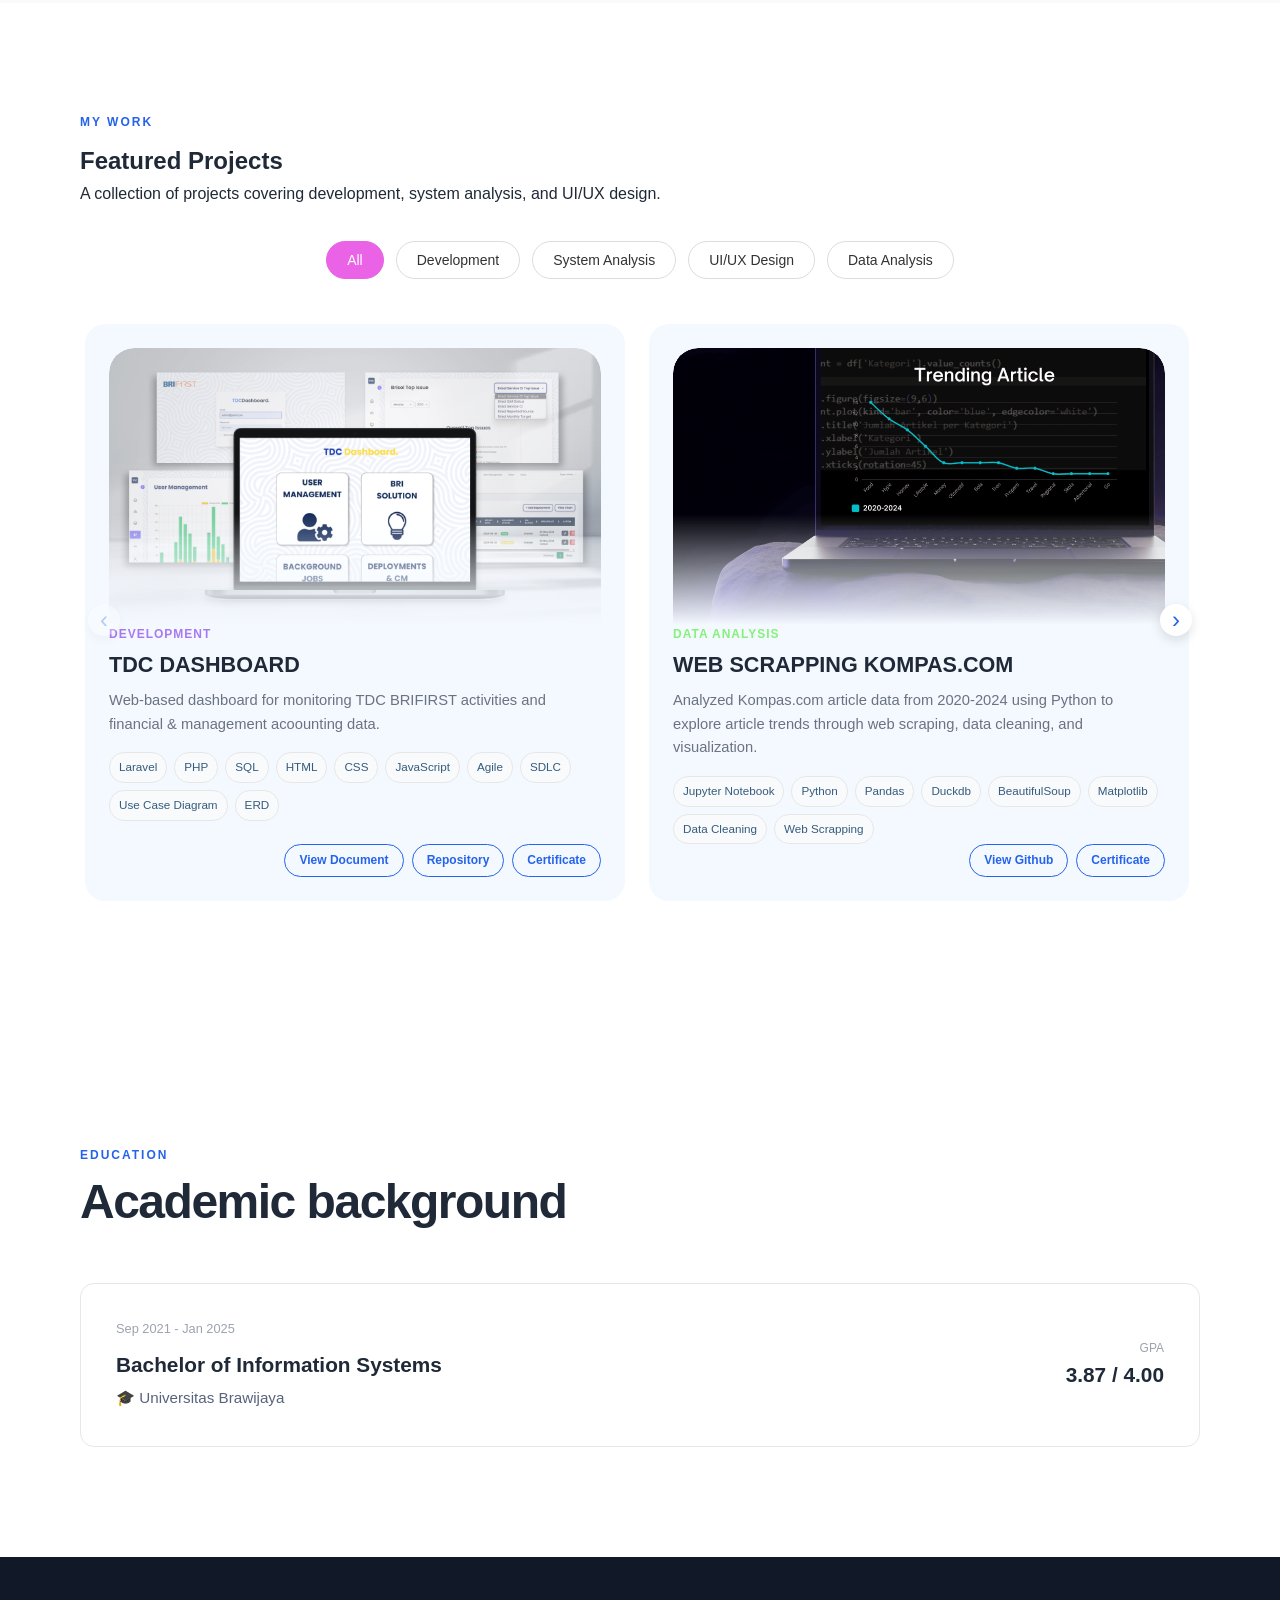
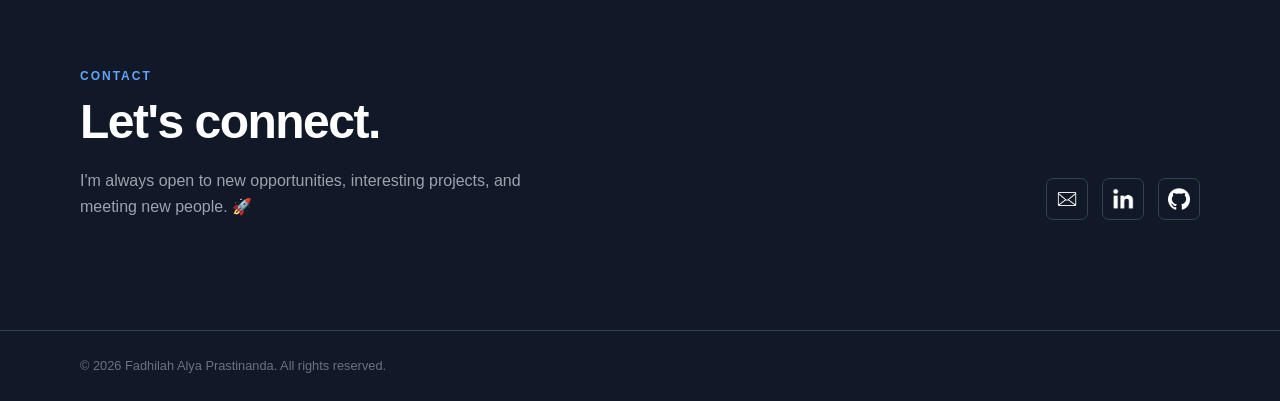
==== commit 97383ec6: "update color" ====
--- a/index.html
+++ b/index.html
@@ -10,16 +10,20 @@
 </head>
 
 
-<body>
+<Alya>
 
 
     <!-- =====================================================
          NAVBAR
     ====================================================== -->
 
+
     <header class="navbar">
         <div class="container nav-container">
-            <a href="#home" class="logo">Fadhilah<span>.</span></a>
+            <!-- <a href="#home" class="logo">Alya<span>.</span></a> -->
+            <a href="#home" class="logo">
+                <span>&lt;/</span>Alya<span>&gt;</span>
+            </a>
 
             <nav class="nav-menu" id="navMenu">
                 <a href="#home" class="active">Home</a>
@@ -28,8 +32,26 @@
                 <a href="#experience">Experience</a>
                 <a href="#projects">Projects</a>
                 <a href="#education">Education</a>
-                <!-- <a href="#contact">Contact</a> -->
             </nav>
+
+            <div class="social-links">
+                <a href="https://www.instagram.com/fadhilalpr/" target="_blank" rel="noopener noreferrer"
+                    class="nav-icon" aria-label="Instagram">
+                    <img src="assets/icons/ig.png" alt="Instagram">
+                </a>
+
+                <a href="https://www.linkedin.com/in/fadhilalpr/" target="_blank" rel="noopener noreferrer"
+                    class="nav-icon" aria-label="LinkedIn">
+                    <img src="assets/icons/linkedin.png" alt="LinkedIn">
+                </a>
+
+                <a href="https://github.com/fadhilalpr24" target="_blank" rel="noopener noreferrer" class="nav-icon"
+                    aria-label="GitHub">
+                    <img src="assets/icons/github.png" alt="GitHub">
+                </a>
+
+            </div>
+
             <button class="menu-toggle" id="menuToggle" aria-label="Toggle navigation">
                 ☰
             </button>
@@ -73,43 +95,9 @@
                 <div class="hero-visual">
                     <div class="profile-card">
                         <div class="hero-image">
-                            <img src="assets/images/profile/IMG_1545.jpg" alt="Fadhilah Alya">
-                        </div>
-
-                        <div class="profile-info">
-
-                            <h3>Alya</h3>
-                            <div class="highlight-icon" style="color: #6b7280;">
-                                📍Jakarta, Indonesia
-                            </div>
-
-                            <div class="social-links">
-                                <img src="assets/icons/linkedin.webp" alt="LinkedIn"
-                                    style="width: 15px; height: 15px; object-fit: contain;">
-                                <a href="https://www.linkedin.com/in/fadhilalpr/" target="_blank"
-                                    rel="noopener noreferrer" style="color: #0A66C2;">
-                                    LinkedIn
-                                </a>
-
-                                <span style="color: #aaa;">|</span>
-
-                                <img src="assets/icons/github.png" alt="github"
-                                    style="width: 15px; height: 15px; object-fit: contain;">
-                                <a href="https://github.com/fadhilalpr24" target="_blank" rel="noopener noreferrer"
-                                    style="color: #858b12;">
-                                    GitHub
-                                </a>
-
-                                <span style="color: #aaa;">|</span>
-
-                                <img src="assets/icons/ig.png" alt="ig"
-                                    style="width: 15px; height: 15px; object-fit: contain;">
-                                <a href="https://www.instagram.com/fadhilalpr/" target="_blank"
-                                    rel="noopener noreferrer" style="color: #E1306C;">
-                                    Instagram
-                                </a>
-                            </div>
-                        </div>
+                            <img src="assets/images/profile/edit3.png" alt="Fadhilah Alya">
+                        </div>
+
                     </div>
                 </div>
             </div>
@@ -195,75 +183,46 @@
                     <h2>What I work with</h2>
                 </div>
 
-                <div class="skills-grid">
-                    <!-- SYSTEM ANALYSIS -->
-                    <div class="skill-category skill-analysis">
-                        <h3>System Analysis</h3>
-                        <div class="skill-list">
-                            <span>Adaptability</span>
-                            <span>Decision Making</span>
-                            <span>Requirement Analysis</span>
-                            <span>Business Process</span>
-                            <span>System Analysis and Design</span>
-                            <span>System Testing</span>
-                            <span>SDLC (Waterfall/Agile)</span>
-                            <span>Use Case Diagram</span>
-                            <span>Activity Diagram</span>
-                            <span>ERD</span>
-                            <span>SAP</span>
-                            <span>SRS</span>
-                            <span>Draw.io</span>
-                            <span>Bizagi</span>
-                            <span>Jira</span>
-                            <span>Microsoft Office</span>
-                        </div>
-                    </div>
-
-                    <!-- DEVELOPMENT -->
-                    <div class="skill-category skill-development">
-                        <h3>Development</h3>
-                        <div class="skill-list">
-                            <span>Team Collaboration</span>
-                            <span>Time Management</span>
-                            <span>HTML</span>
-                            <span>CSS</span>
-                            <span>JavaScript</span>
-                            <span>PHP</span>
-                            <span>Java</span>
-                            <span>Laravel</span>
-                            <span>Python</span>
-                            <span>Visual Studio Code</span>
-                        </div>
-                    </div>
-
-                    <!-- DATABASE -->
-                    <div class="skill-category skill-database">
-                        <h3>Database</h3>
-                        <div class="skill-list">
-                            <span>Analytical Thinking</span>
-                            <span>Critical Thinking</span>
-                            <span>SQL</span>
-                            <span>MySQL</span>
-                            <span>Oracle SQL</span>
-                            <span>IBM DB2</span>
-                            <span>Talend</span>
-                            <span>Google Colab</span>
-                            <span>Jupyter</span>
-                        </div>
-                    </div>
-
-                    <!-- DATA & DESIGN -->
-                    <div class="skill-category skill-design">
-                        <h3>Design</h3>
-                        <div class="skill-list">
-                            <span>Figma</span>
-                            <span>Canva</span>
-                            <span>Power BI</span>
-                            <span>Google Looker Studio</span>
-                            <span>Draw.io</span>
-                        </div>
-                    </div>
-                </div>
+                <section class="skills-section" id="skills">
+
+                    <div class="skill-item">
+                        <div class="skill-info">
+                            <span>System Analyst</span>
+                            <!-- <p>75%</p> -->
+                        </div>
+                        <div class="skill-bar">
+                            <div class="skill-progress" style="--progress: 85%" data-progress="85%"></div>
+                        </div>
+                    </div>
+
+                    <div class="skill-item">
+                        <div class="skill-info">
+                            <span>UI/UX Design</span>
+
+                        </div>
+                        <div class="skill-bar">
+                            <div class="skill-progress" style="--progress: 80%" data-progress="80%"></div>
+                        </div>
+                    </div>
+
+                    <div class="skill-item">
+                        <div class="skill-info">
+                            <span>Web Development</span>
+                        </div>
+                        <div class="skill-bar">
+                            <div class="skill-progress" style="--progress: 50%" data-progress="50%"></div>
+                        </div>
+                    </div>
+
+                    <div class="skill-item">
+                        <div class="skill-info">
+                            <span>Data Analytics</span>
+                        </div>
+                        <div class="skill-bar">
+                            <div class="skill-progress" style="--progress: 50%" data-progress="50%"></div>
+                        </div>
+                    </div>
+                </section>
             </div>
         </section>
 
@@ -633,7 +592,7 @@
 
                                     <a href="https://www.figma.com/proto/H6oGViRxxwIbecq8XgGhkf/livetix?type=design&node-id=68-1320&t=UoOklNlWi8w0r5Hy-1&scaling=scale-down&page-id=0%3A1"
                                         class="project-link" target="_blank" rel="noopener noreferrer">
-                                        View Demo
+                                        View Prototype
                                     </a>
                                 </div>
 
@@ -672,7 +631,7 @@
                                 <div class="project-links">
                                     <a href="https://www.figma.com/proto/l07UF0tRtUoucmetqIfSlW/Mentory---PUX-Kelompok-7?node-id=104-28&starting-point-node-id=105%3A906&scaling=scale-down&t=t2rqvGK3t5hEiqqU-1"
                                         class="project-link" target="_blank" rel="noopener noreferrer">
-                                        View Demo
+                                        View Prototype
                                     </a>
                                 </div>
 
@@ -712,7 +671,7 @@
 
                                     <a href="https://www.figma.com/proto/lNM78TuYIIO2zei9Duxp4w/Incredible-bismillah?node-id=40-3099&starting-point-node-id=40%3A3099&scaling=scale-down"
                                         class="project-link" target="_blank" rel="noopener noreferrer">
-                                        View Demo
+                                        View Prototype
                                     </a>
                                     <a href="https://drive.google.com/file/d/1g0VDrmTQu2LSjD3zzlmxNtV19mm1fzpB/view?usp=sharing"
                                         class="project-link" target="_blank">
@@ -812,7 +771,7 @@
 
                         <a href="https://www.linkedin.com/in/fadhilalpr/" target="_blank" rel="noopener noreferrer"
                             class="contact-icon" aria-label="LinkedIn">
-                            <img src="assets/icons/linkedinTransparant.png" alt="LinkedIn">
+                            <img src="assets/icons/linkedin.png" alt="LinkedIn">
                             <span>LinkedIn</span>
                         </a>
 
@@ -820,7 +779,6 @@
                             class="contact-icon" aria-label="GitHub">
                             <img src="assets/icons/github.png" alt="GitHub">
                             <span>GitHub</span>
-
                         </a>
                     </div>
                 </div>
@@ -857,6 +815,6 @@
 
     <script src="js/script.js"></script>
 
-</body>
+    </body>
 
 </html>
--- a/css/style.css
+++ b/css/style.css
@@ -39,68 +39,78 @@
 ========================= */
 
 .navbar {
-    position: sticky;
-    top: 0;
-    z-index: 1000;
-
-    background: rgba(255, 255, 255, 0.95);
-    border-bottom: 1px solid #e5e7eb;
-    backdrop-filter: blur(10px);
+position: sticky;
+top: 0;
+z-index: 1000;
+
+background: rgba(255, 255, 255, 0.95);
+border-bottom: 2px solid #ebedf2;
+backdrop-filter: blur(10px);
 }
 
 
 .nav-container {
-    height: 72px;
-
-    display: flex;
-    align-items: center;
-    justify-content: space-between;
+height: 72px;
+display: flex;
+align-items: center;
+justify-content: space-between;
 }
 
 .logo {
-    font-size: 1.4rem;
-    font-weight: 700;
-    letter-spacing: -0.5px;
+font-size: 1.4rem;
+font-weight: 700;
+letter-spacing: -0.5px;
 }
 
 .logo span {
-    color: #2563eb;
+color: #2563eb;
 }
 
 .nav-menu {
-    display: flex;
-    align-items: center;
-    gap: 20px;
+display: flex;
+align-items: center;
+gap: 20px;
 }
 
 .nav-menu a {
-    font-size: 0.9rem;
-    color: #a4aab5;
-    padding: 8px 12px;
-    font-weight: 600;
-    transition: all 0.3s ease;
+font-size: 0.9rem;
+color: #4d5d7b;
+padding: 25px 5px;
+font-weight: 600;
+transition: all 0.3s ease;
 }
 
 .nav-menu a.active {
-    color: #2563eb;
-    font-weight: 600;
-    border-bottom: 2px solid #2563eb;
-    border-radius: 0;
+color: #2563eb;
+font-weight: 600;
+border-bottom: 2px solid #2563eb;
+border-radius: 0;
 }
 
 .nav-menu a:hover {
-    color: #2563eb;
+color: #2563eb;
 }
 
 .menu-toggle {
-    display: none;
-
-    border: none;
-    background: none;
-
-    font-size: 1.5rem;
-    cursor: pointer;
-}
+display: none;
+border: none;
+background: none;
+font-size: 1.5rem;
+cursor: pointer;
+}
+
+.nav-icon img {
+width: 32px;
+height: 32px;
+object-fit: contain;
+display: block;
+padding: 3px 5px;
+filter: brightness(0) 
+saturate(100%) invert(50%) sepia(35%) 
+saturate(1100%) hue-rotate(250deg) 
+brightness(85%) contrast(95%);
+}
+
 
 
 /* =========================
@@ -109,17 +119,15 @@
 
 .hero {
     min-height: calc(100vh - 72px);
-
     display: flex;
     align-items: center;
-
     padding: 80px 0;
 }
 
 .hero-container {
     display: grid;
-    grid-template-columns: 1.3fr 0.7fr;
-    gap: 80px;
+    grid-template-columns: 1.1fr 0.9fr;
+    gap: 90px;
     align-items: center;
 }
 
@@ -143,7 +151,7 @@
 
 .hero-description {
     max-width: 650px;
-    margin-bottom: 32px;
+    margin-bottom: 25px;
     font-size: 1.05rem;
     color: #6b7280;
 }
@@ -176,11 +184,14 @@
 
 .btn-primary {
     color: #ffffff;
-    background: #2563eb;
+    /* background: #2563eb; */
+    background: #e949e4;
+    margin-top: 15px;
 }
 
 .btn-primary:hover {
-    background: #1d4ed8;
+    /* background: #1d4ed8; */
+    background: rgb(213, 73, 209);
     transform: translateY(-2px);
 }
 
@@ -202,51 +213,96 @@
 .hero-visual {
     display: flex;
     justify-content: center;
-}
-
-.profile-card {
-    width: 280px;
-    padding: 24px;
-    border: 1px solid #e5e7eb;
-    border-radius: 20px;
-    background: #f9fafb;
-    text-align: center;
-    box-shadow: 0 20px 50px rgba(0, 0, 0, 0.08);
-}
-
-.profile-placeholder {
-    width: 180px;
-    height: 180px;
-    margin: 0 auto 20px;
-    display: flex;
+    /* width: auto; */
+}
+
+
+
+
+/* =========================
+   BULETTIN
+========================= */
+
+.skills-section {
+    width: 100%;
+    max-width: 1000px;
+    margin: 0;
+    box-sizing: border-box;
+}
+
+.skill-info span {
+    font-size: 1.00rem;
+    color: #6b7280;
+}
+
+.skill-item {
+    margin-bottom: 15px;
+}
+
+.skill-info {
+    display: flex;
+    justify-content: space-between;
     align-items: center;
-    justify-content: center;
+    margin-bottom: 5px;
+    font-size: 14px;
+    color: #333;
+}
+
+.skill-bar {
+    width: 100%;
+    height: 8px;
+    background-color: #e8edf3;
+    border-radius: 10px;
+    overflow: visible;
+}
+
+.skill-progress {
+    width: var(--progress);
+    height: 100%;
+    background-color: #4e76cc;
+    background-color: #e949e4;
+    border-radius: 10px;
+    position: relative;
+}
+
+.skill-progress::after {
+    content: "";
+    position: absolute;
+    right: -5px;
+    top: 50%;
+    transform: translateY(-50%);
+    width: 12px;
+    height: 12px;
+    background-color: #eaedef;
+    border: 2.5px solid #547da8;
+    border: 2.5px solid #e949e4;
     border-radius: 50%;
-    color: #ffffff;
-    background: #2563eb;
-    font-size: 3rem;
-    font-weight: 700;
-}
-
-.profile-info {
-    display: flex;
-    flex-direction: column;
-    gap: 4px;
-}
-
-.profile-info h3 {
-    margin: 0 0 6px;
-    font-size: 24px;
-    font-weight: 700;
-}
-
-.profile-info strong {
-    font-size: 1.05rem;
-}
-
-.profile-info span {
-    font-size: 0.9rem;
-    color: #6b7280;
+    box-sizing: border-box;
+}
+
+.skill-progress::before {
+    content: attr(data-progress);
+    position: absolute;
+    right: -20px;
+    bottom: 10px;
+    /* background: #547da8; */
+    color: #547da8;
+    font-size: 15px;
+    padding: 4px;
+    border-radius: 4px;
+    opacity: 0;
+    visibility: hidden;
+    transition: 0.2s ease;
+    white-space: nowrap;
+}
+
+.skill-progress:hover::before {
+    opacity: 1;
+    visibility: visible;
+}
+
+.skill-progress::after {
+    cursor: pointer;
 }
 
 
@@ -322,7 +378,7 @@
     margin-bottom: 4px;
 
     font-size: 0.8rem;
-    color: #9ca3af;
+    color: #ea62e5;
 }
 
 .detail-item strong {
@@ -530,7 +586,7 @@
     width: 10px;
     height: 10px;
     border-radius: 50%;
-    background: #2563eb;
+    background: #e949e4;
     box-shadow: 0 0 0 5px #f9fafb;
 }
 
@@ -573,16 +629,16 @@
     padding: 8px 18px;
     border-radius: 20px;
     background: #f5f9ff;
-    color: #2563eb;
+    color: #e949e4;
     font-size: 0.9rem;
     font-weight: 600;
     cursor: pointer;
     transition: all 0.3s ease;
-    border: 0.2px solid #c8d5e1;
+    border: 0.1px solid #e949e4;
 }
 
 .more-btn:hover {
-    background: #eaf2ff;
+    background: #ffeffe;
     box-shadow: 0 2px 6px rgba(37, 99, 235, 0.12);
 }
 
@@ -733,16 +789,12 @@
     object-fit: contain;
     display: block;
     transition: transform 0.3s ease;
-    -webkit-mask-image: linear-gradient(
-        to bottom,
-        black 60%,
-        transparent 100%
-    );
-    mask-image: linear-gradient(
-        to bottom,
-        black 60%,
-        transparent 100%
-    );
+    -webkit-mask-image: linear-gradient(to bottom,
+            black 60%,
+            transparent 100%);
+    mask-image: linear-gradient(to bottom,
+            black 60%,
+            transparent 100%);
 }
 
 .project-card:hover .project-image img {
@@ -955,7 +1007,7 @@
 
     border: 1px solid #374151;
     border-radius: 7px;
-
+    
     box-sizing: border-box;
 }
 
@@ -964,6 +1016,8 @@
     height: 24px;
     object-fit: contain;
     display: block;
+    
+    
 }
 
 .contact-icon span {
@@ -974,7 +1028,7 @@
 
     padding: 5px 9px;
     border-radius: 6px;
-    background: #355C7D;
+    background: #e949e4;
     color: #ffffff;
 
     font-size: 0.75rem;
@@ -985,6 +1039,7 @@
     transition:
         opacity 0.2s ease,
         transform 0.2s ease;
+        
 }
 
 .contact-icon:hover span {
@@ -992,22 +1047,6 @@
     visibility: visible;
     transform: translateX(-50%) translateY(0);
 }
-
-/* .contact-links a {
-    padding: 10px 16px;
-
-    border: 1px solid #374151;
-    border-radius: 7px;
-
-    font-size: 0.85rem;
-
-    transition: all 0.2s ease;
-}
-
-.contact-links a:hover {
-    border-color: #60a5fa;
-    color: #60a5fa;
-} */
 
 
 /* =========================
@@ -1239,13 +1278,15 @@
 }
 
 .filter-btn:hover {
-    border-color: #111;
+    border-color: #ea62e5;
+
 }
 
 .filter-btn.active {
-    background: #111;
+    /* background: #111; */
+    background: #ea62e5;
     color: white;
-    border-color: #111;
+    border-color: #ea62e5;
 }
 
 
@@ -1476,13 +1517,16 @@
 .profile-card {
     width: auto;
     overflow: hidden;
-    border-radius: 24px;
+    /* border-radius: 24px; */
 }
 
 .hero-image {
     width: 100%;
     overflow: hidden;
-    border-radius: 50%;
+    /* border-radius: 50%; */
+    border-radius: 50% 0 50% 50%;
+    background: linear-gradient(135deg, #dce8f5, #f5dcf4);
+    overflow: hidden;
 }
 
 .hero-image img {
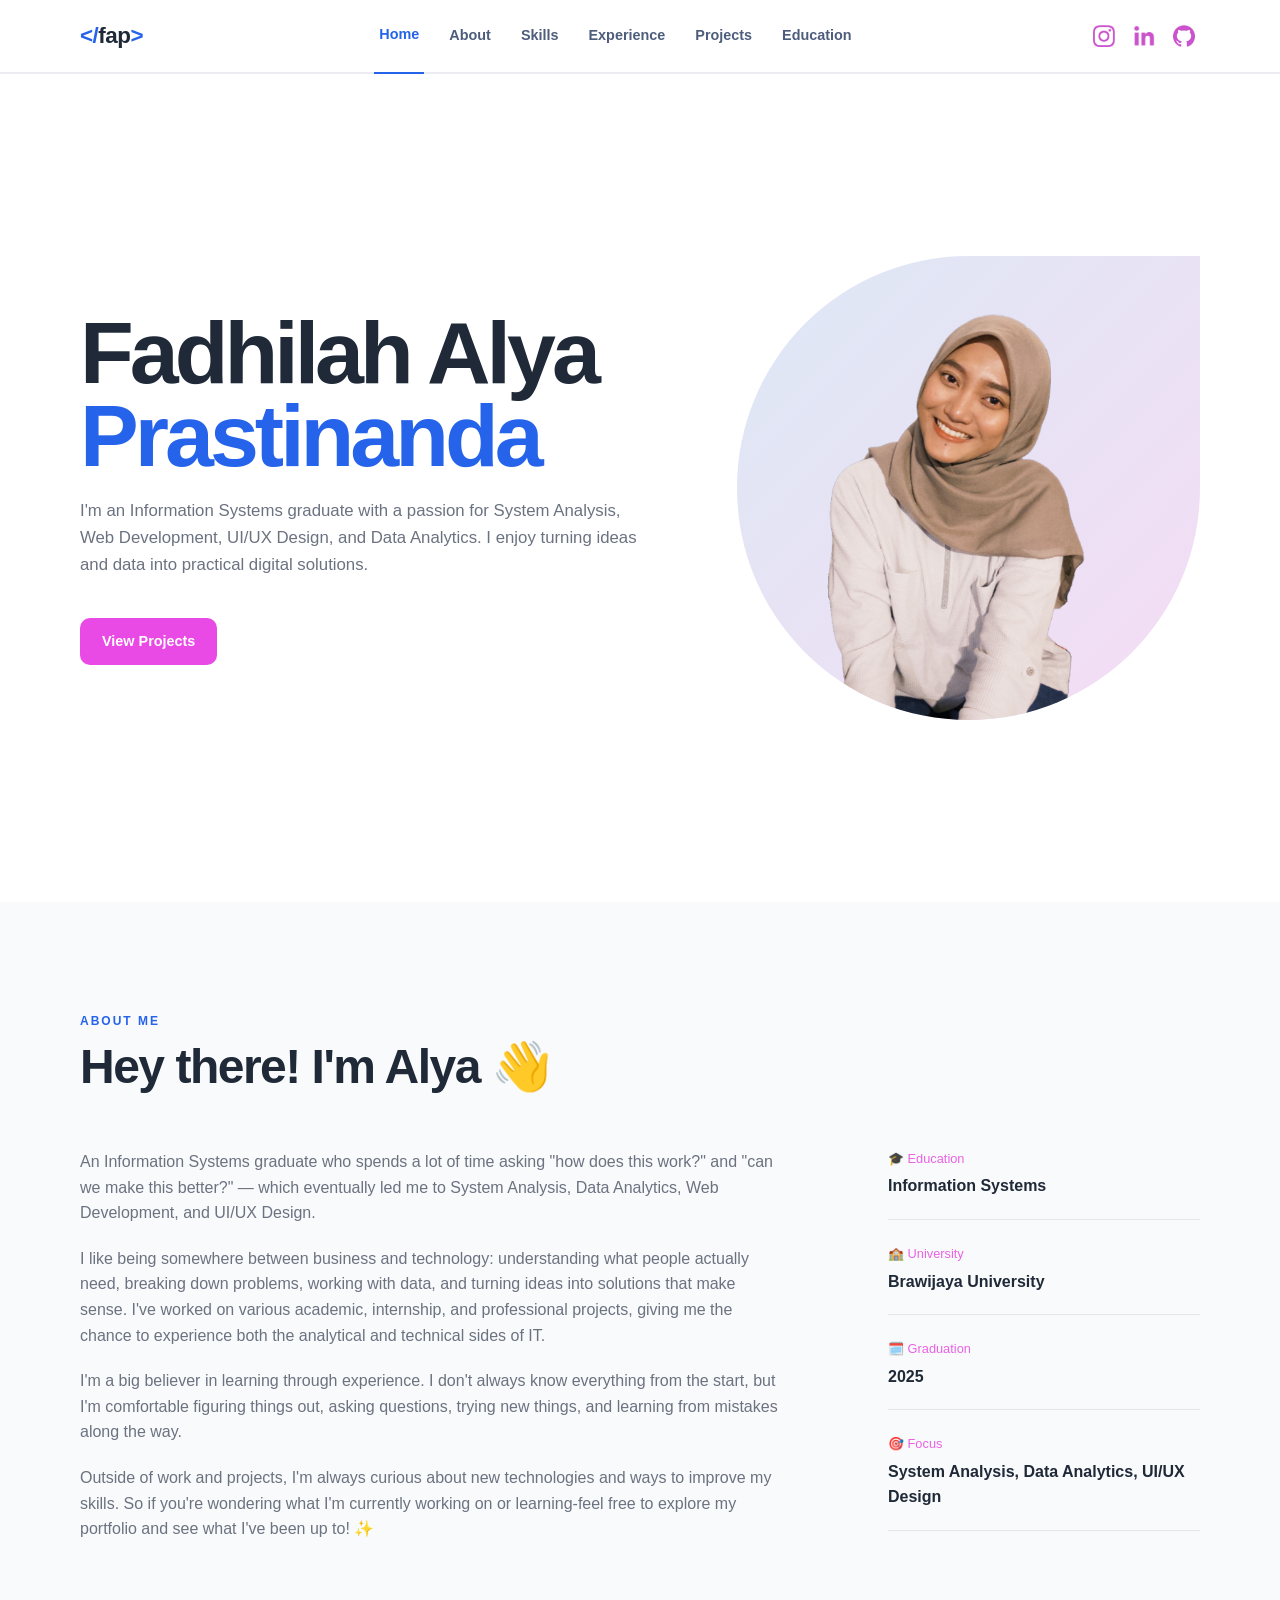
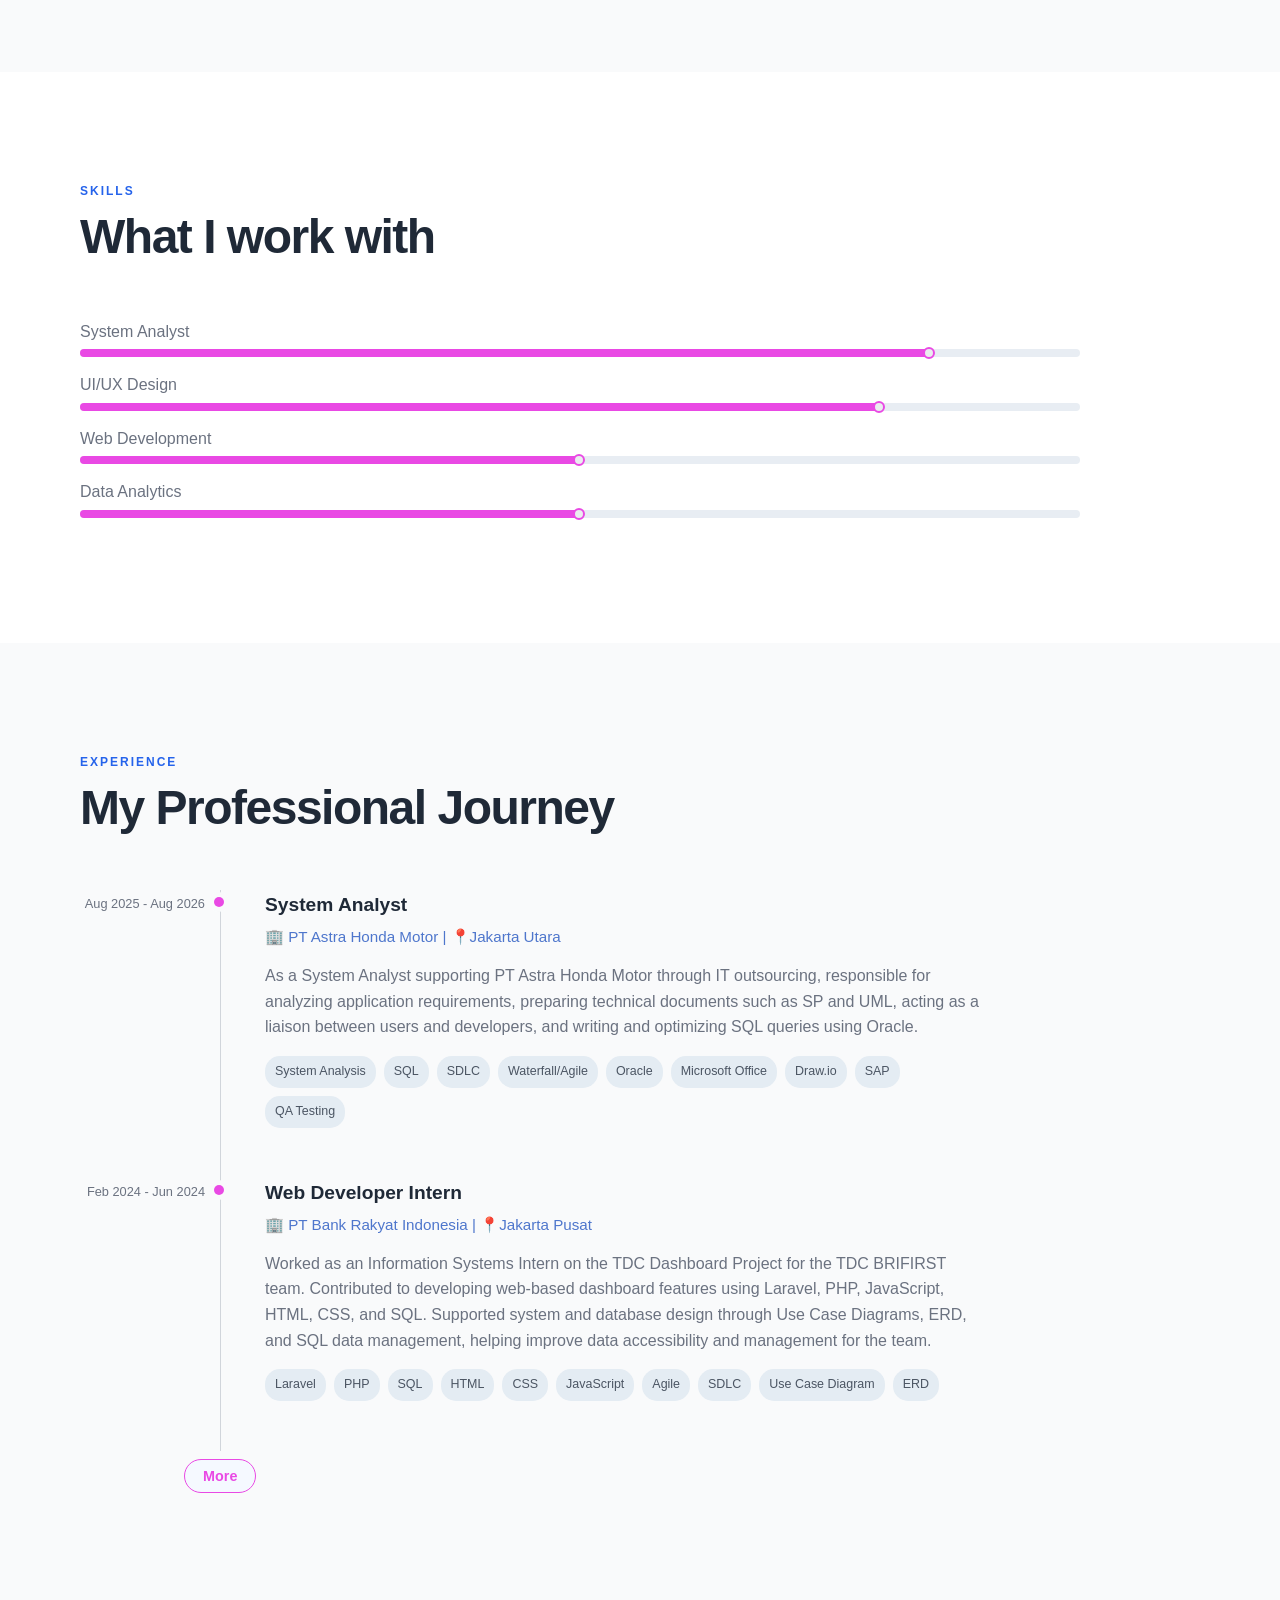
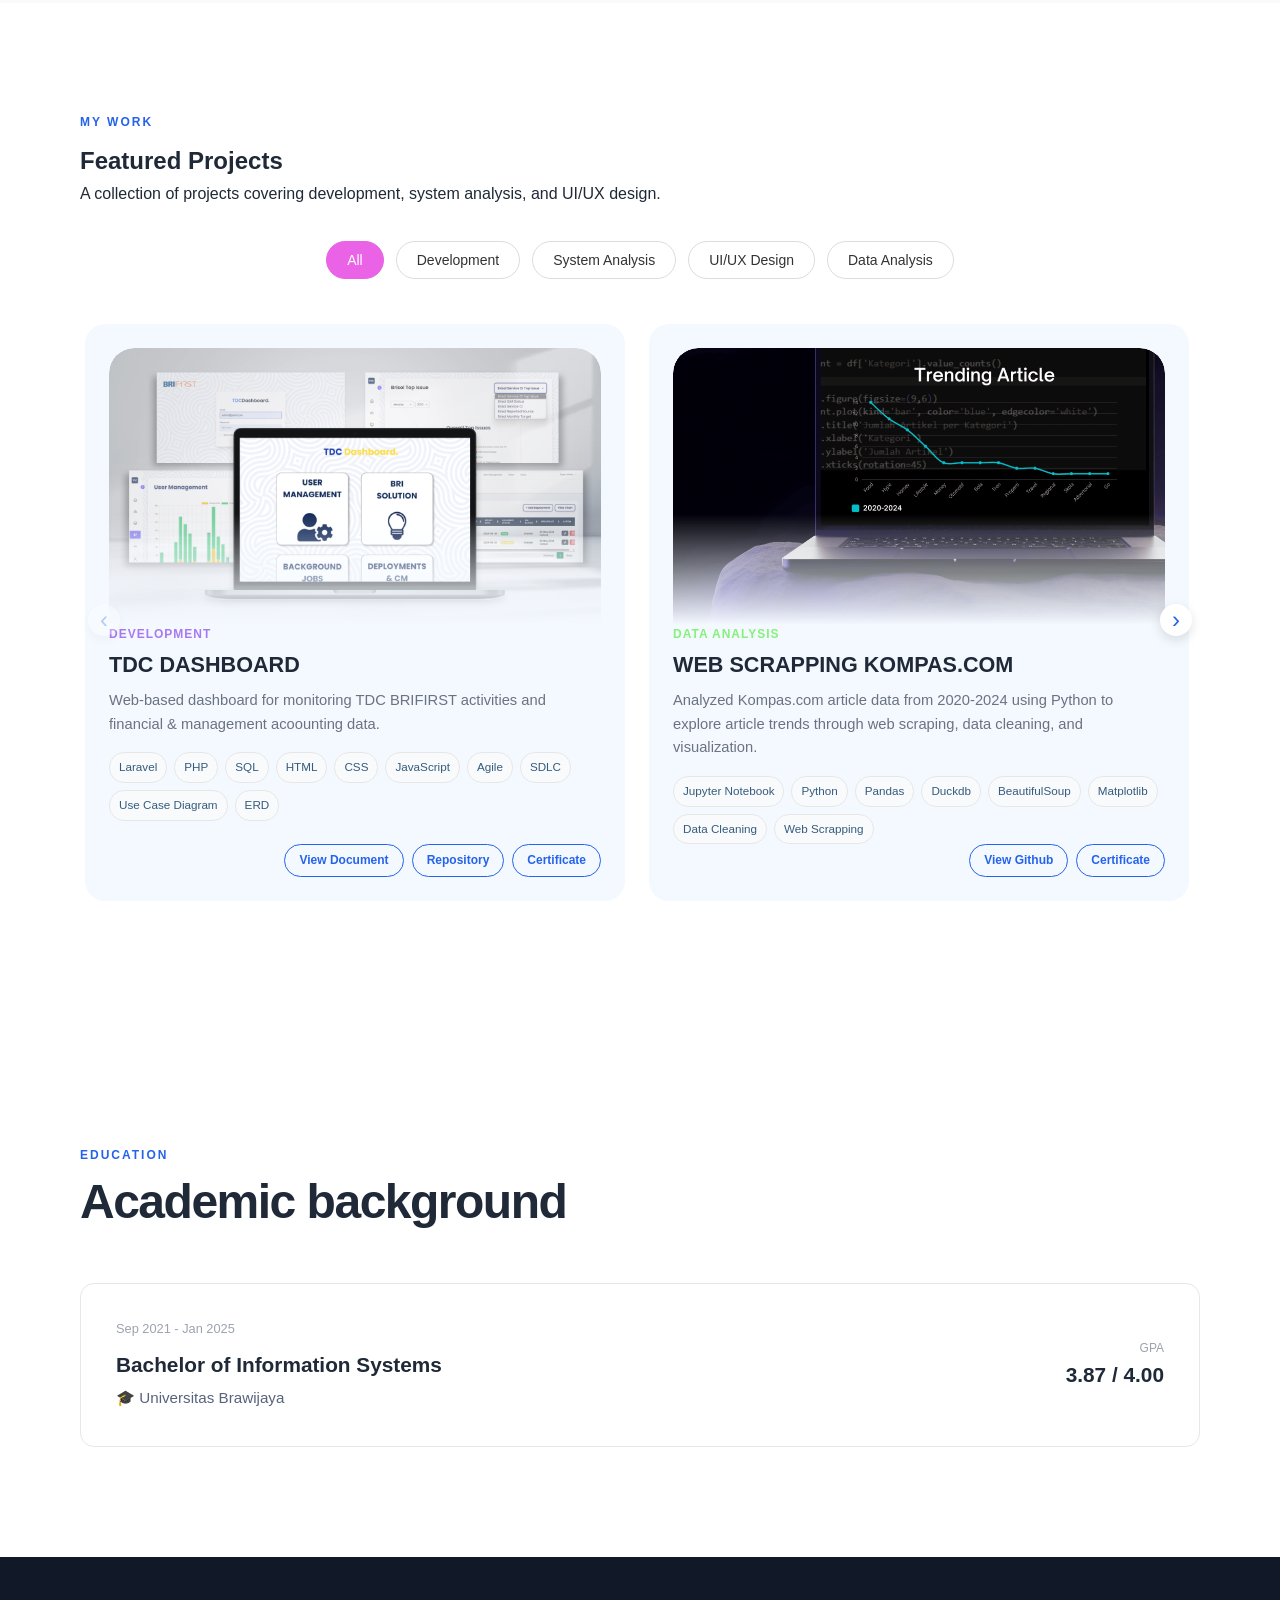
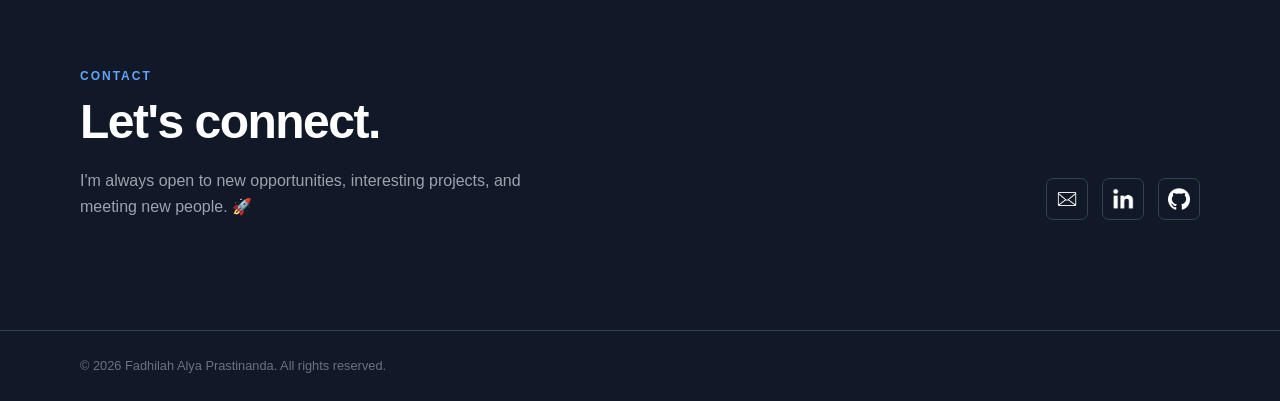
==== commit 8df3280f: "update responsive2" ====
--- a/index.html
+++ b/index.html
@@ -22,35 +22,39 @@
         <div class="container nav-container">
             <!-- <a href="#home" class="logo">Alya<span>.</span></a> -->
             <a href="#home" class="logo">
-                <span>&lt;/</span>Alya<span>&gt;</span>
+                <span>&lt;/</span>fap<span>&gt;</span>
             </a>
 
-            <nav class="nav-menu" id="navMenu">
-                <a href="#home" class="active">Home</a>
-                <a href="#about">About</a>
-                <a href="#skills">Skills</a>
-                <a href="#experience">Experience</a>
-                <a href="#projects">Projects</a>
-                <a href="#education">Education</a>
-            </nav>
-
-            <div class="social-links">
-                <a href="https://www.instagram.com/fadhilalpr/" target="_blank" rel="noopener noreferrer"
-                    class="nav-icon" aria-label="Instagram">
-                    <img src="assets/icons/ig.png" alt="Instagram">
-                </a>
-
-                <a href="https://www.linkedin.com/in/fadhilalpr/" target="_blank" rel="noopener noreferrer"
-                    class="nav-icon" aria-label="LinkedIn">
-                    <img src="assets/icons/linkedin.png" alt="LinkedIn">
-                </a>
-
-                <a href="https://github.com/fadhilalpr24" target="_blank" rel="noopener noreferrer" class="nav-icon"
-                    aria-label="GitHub">
-                    <img src="assets/icons/github.png" alt="GitHub">
-                </a>
-
+            <div class="mobile-dropdown" id="mobileDropdown">
+
+                <nav class="nav-menu" id="navMenu">
+                    <a href="#home" class="active">Home</a>
+                    <a href="#about">About</a>
+                    <a href="#skills">Skills</a>
+                    <a href="#experience">Experience</a>
+                    <a href="#projects">Projects</a>
+                    <a href="#education">Education</a>
+                </nav>
+
+                <div class="social-links">
+                    <a href="https://www.instagram.com/fadhilalpr/" target="_blank" rel="noopener noreferrer"
+                        class="nav-icon" aria-label="Instagram">
+                        <img src="assets/icons/ig.png" alt="Instagram">
+                    </a>
+
+                    <a href="https://www.linkedin.com/in/fadhilalpr/" target="_blank" rel="noopener noreferrer"
+                        class="nav-icon" aria-label="LinkedIn">
+                        <img src="assets/icons/linkedin.png" alt="LinkedIn">
+                    </a>
+
+                    <a href="https://github.com/fadhilalpr24" target="_blank" rel="noopener noreferrer" class="nav-icon"
+                        aria-label="GitHub">
+                        <img src="assets/icons/github.png" alt="GitHub">
+                    </a>
+
+                </div>
             </div>
+
 
             <button class="menu-toggle" id="menuToggle" aria-label="Toggle navigation">
                 ☰
--- a/css/style.css
+++ b/css/style.css
@@ -42,7 +42,6 @@
 position: sticky;
 top: 0;
 z-index: 1000;
-
 background: rgba(255, 255, 255, 0.95);
 border-bottom: 2px solid #ebedf2;
 backdrop-filter: blur(10px);
@@ -54,22 +53,44 @@
 display: flex;
 align-items: center;
 justify-content: space-between;
+position: relative;
 }
 
 .logo {
 font-size: 1.4rem;
 font-weight: 700;
 letter-spacing: -0.5px;
+flex-shrink: 0;
 }
 
 .logo span {
 color: #2563eb;
 }
+
+
+/* Desktop navbar */
+.mobile-dropdown {
+    display: flex;
+    align-items: center;
+    flex: 1;
+    justify-content: flex-end;
+    gap: 30px;
+    margin-left: 30px;
+}
+
+/* .social-links {
+    display: flex;
+    align-items: center;
+    gap: 10px;
+} */
+
 
 .nav-menu {
 display: flex;
 align-items: center;
-gap: 20px;
+justify-content: center;
+    gap: 20px;
+    margin: 0 auto;
 }
 
 .nav-menu a {
@@ -78,6 +99,7 @@
 padding: 25px 5px;
 font-weight: 600;
 transition: all 0.3s ease;
+white-space: nowrap;
 }
 
 .nav-menu a.active {
@@ -91,12 +113,12 @@
 color: #2563eb;
 }
 
-.menu-toggle {
-display: none;
-border: none;
-background: none;
-font-size: 1.5rem;
-cursor: pointer;
+/* Social media paling kanan */
+.social-links {
+    display: flex;
+    align-items: center;
+    gap: 10px;
+    flex-shrink: 0;
 }
 
 .nav-icon img {
@@ -110,6 +132,18 @@
 saturate(1100%) hue-rotate(250deg) 
 brightness(85%) contrast(95%);
 }
+
+.menu-toggle {
+display: none;
+border: none;
+background: none;
+font-size: 1.5rem;
+cursor: pointer;
+}
+
+
+
+
 
 
 
@@ -952,7 +986,22 @@
     }
 
     .project-image {
-        height: 140px;
+        height: auto;
+    }
+
+    .project-links {
+    display: flex;
+    flex-wrap: wrap;
+    gap: 8px;
+    padding-top: 15px;
+    }
+
+    .project-links a {
+    white-space: nowrap;
+    }
+
+    .more-btn{
+        margin: 0;
     }
 
 }
@@ -1066,120 +1115,7 @@
 }
 
 
-/* =========================
-   RESPONSIVE
-========================= */
-
-@media (max-width: 800px) {
-
-    .nav-menu {
-        position: absolute;
-
-        top: 72px;
-        left: 0;
-        right: 0;
-
-        display: none;
-        flex-direction: column;
-
-        padding: 25px;
-
-        background: #ffffff;
-        border-bottom: 1px solid #e5e7eb;
-    }
-
-    .nav-menu.active {
-        display: flex;
-    }
-
-    .menu-toggle {
-        display: block;
-    }
-
-
-    .hero-container {
-        grid-template-columns: 1fr;
-        gap: 50px;
-    }
-
-    .hero {
-        padding: 70px 0;
-
-    }
-
-
-    .about-grid {
-        grid-template-columns: 1fr;
-
-        gap: 50px;
-    }
-
-
-    .skills-grid {
-        grid-template-columns: 1fr;
-    }
-
-
-    .projects-grid {
-        grid-template-columns: 1fr;
-    }
-
-
-    .contact-container {
-        flex-direction: column;
-        align-items: flex-start;
-    }
-
-}
-
-
-@media (max-width: 600px) {
-
-    .section {
-        padding: 80px 0;
-    }
-
-    .hero h1 {
-        font-size: 3.2rem;
-
-        letter-spacing: -2px;
-    }
-
-    .hero h2 {
-        font-size: 1.15rem;
-    }
-
-    .timeline::before {
-        display: none;
-    }
-
-    .timeline-item {
-        display: block;
-    }
-
-    .timeline-date {
-        margin-bottom: 10px;
-
-        text-align: left;
-    }
-
-    .timeline-content::before {
-        display: none;
-    }
-
-}
-
-@media (max-width: 768px) {
-    .project-card {
-        flex: 0 0 82%;
-        min-height: 370px;
-    }
-
-    .project-content {
-        min-height: 370px;
-        padding: 24px;
-    }
-}
+
 
 
 /* =========================
@@ -1588,4 +1524,121 @@
 .contact-links a:hover img {
     transform: translateY(-2px);
     opacity: 0.75;
+}
+
+/* =========================
+   RESPONSIVE
+========================= */
+
+@media (max-width: 800px) {
+
+    .mobile-dropdown {
+        display: none;
+        position: absolute;
+        top: 74px;
+        right: 0;
+        width: 100%;
+        box-sizing: border-box;
+
+        flex-direction: column;
+        align-items: center;
+
+        background: #ffffff;
+        border-bottom: 1px solid #e5e7eb;
+        padding: 20px 20px 10px;
+        gap: 15px;
+    }
+
+    .mobile-dropdown.active {
+        display: flex;
+    }
+
+    .nav-menu {
+        position: static;
+        display: flex;
+        flex-direction: column;
+        align-items: center;
+        gap: 10px;
+    }
+
+    .social-links {
+        display: flex;
+        justify-content: center;
+        gap: 15px;
+        margin-top: 10px;
+    }
+
+    .menu-toggle {
+        display: block;
+    }
+
+    .hero-container {
+        grid-template-columns: 1fr;
+        gap: 40px;
+    }
+
+    .hero {
+        padding: 40px 0;
+
+    }
+
+    .hero-visual {
+        order: -1;
+    }
+
+
+    .about-grid {
+        grid-template-columns: 1fr;
+
+        gap: 50px;
+    }
+
+
+    .skills-grid {
+        grid-template-columns: 1fr;
+    }
+
+
+    .contact-container {
+        flex-direction: column;
+        align-items: flex-start;
+    }
+
+}
+
+
+@media (max-width: 600px) {
+
+    .section {
+        padding: 80px 0;
+    }
+
+    .hero h1 {
+        font-size: 3.2rem;
+
+        letter-spacing: -2px;
+    }
+
+    .hero h2 {
+        font-size: 1.15rem;
+    }
+
+    .timeline::before {
+        display: none;
+    }
+
+    .timeline-item {
+        display: block;
+    }
+
+    .timeline-date {
+        margin-bottom: 10px;
+
+        text-align: left;
+    }
+
+    .timeline-content::before {
+        display: none;
+    }
+
 }
